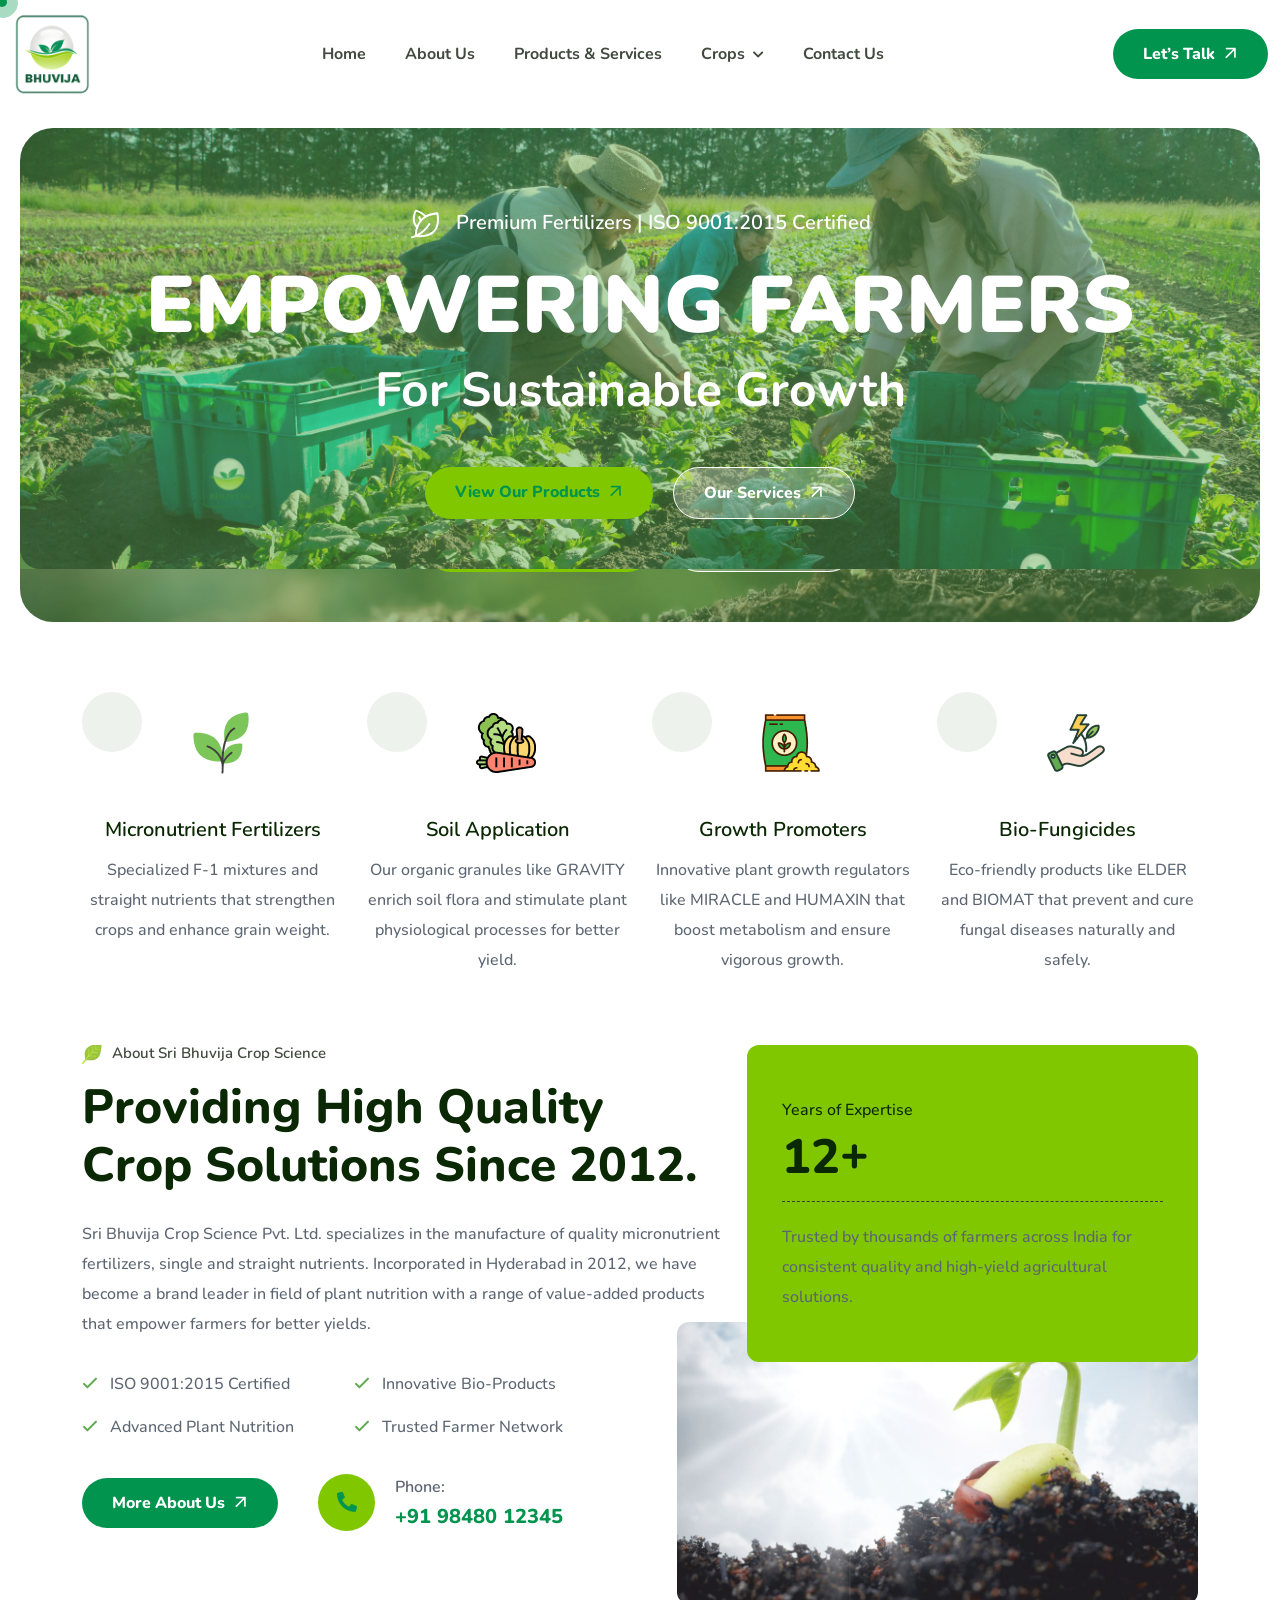
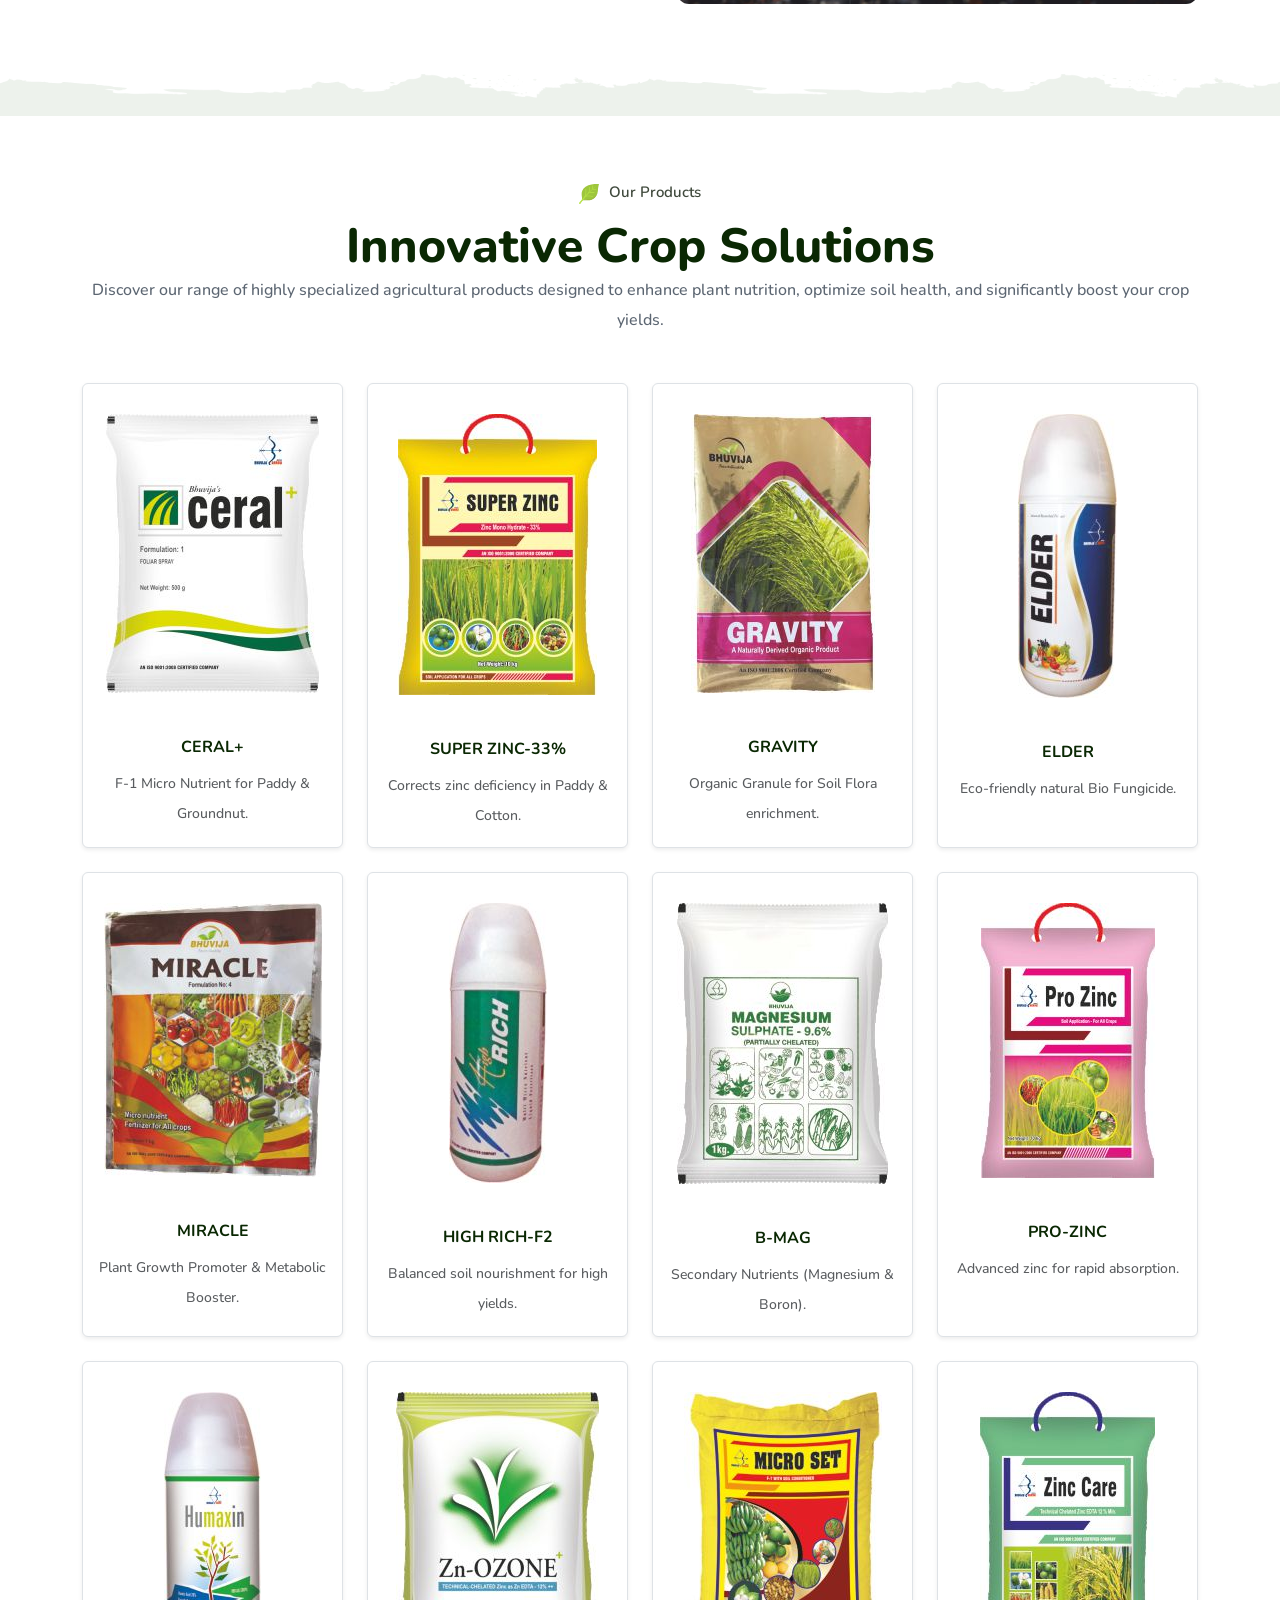
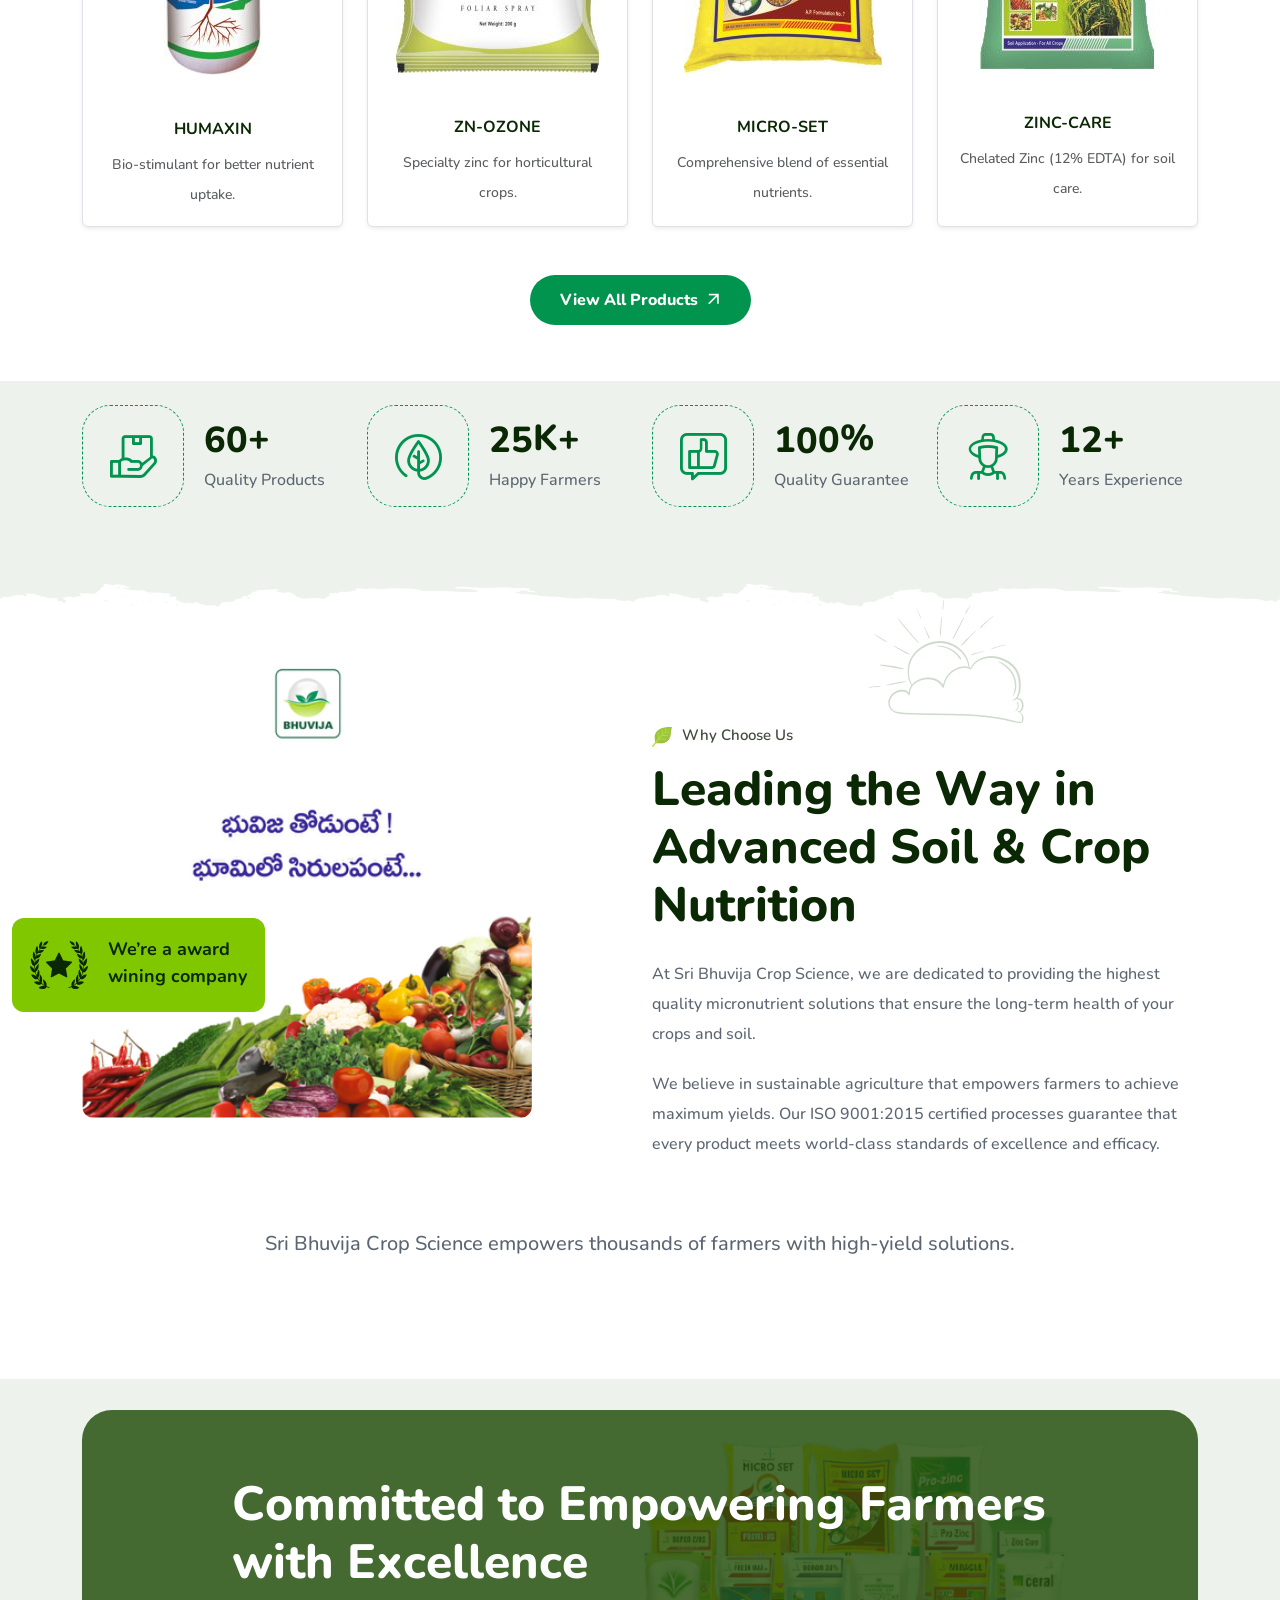
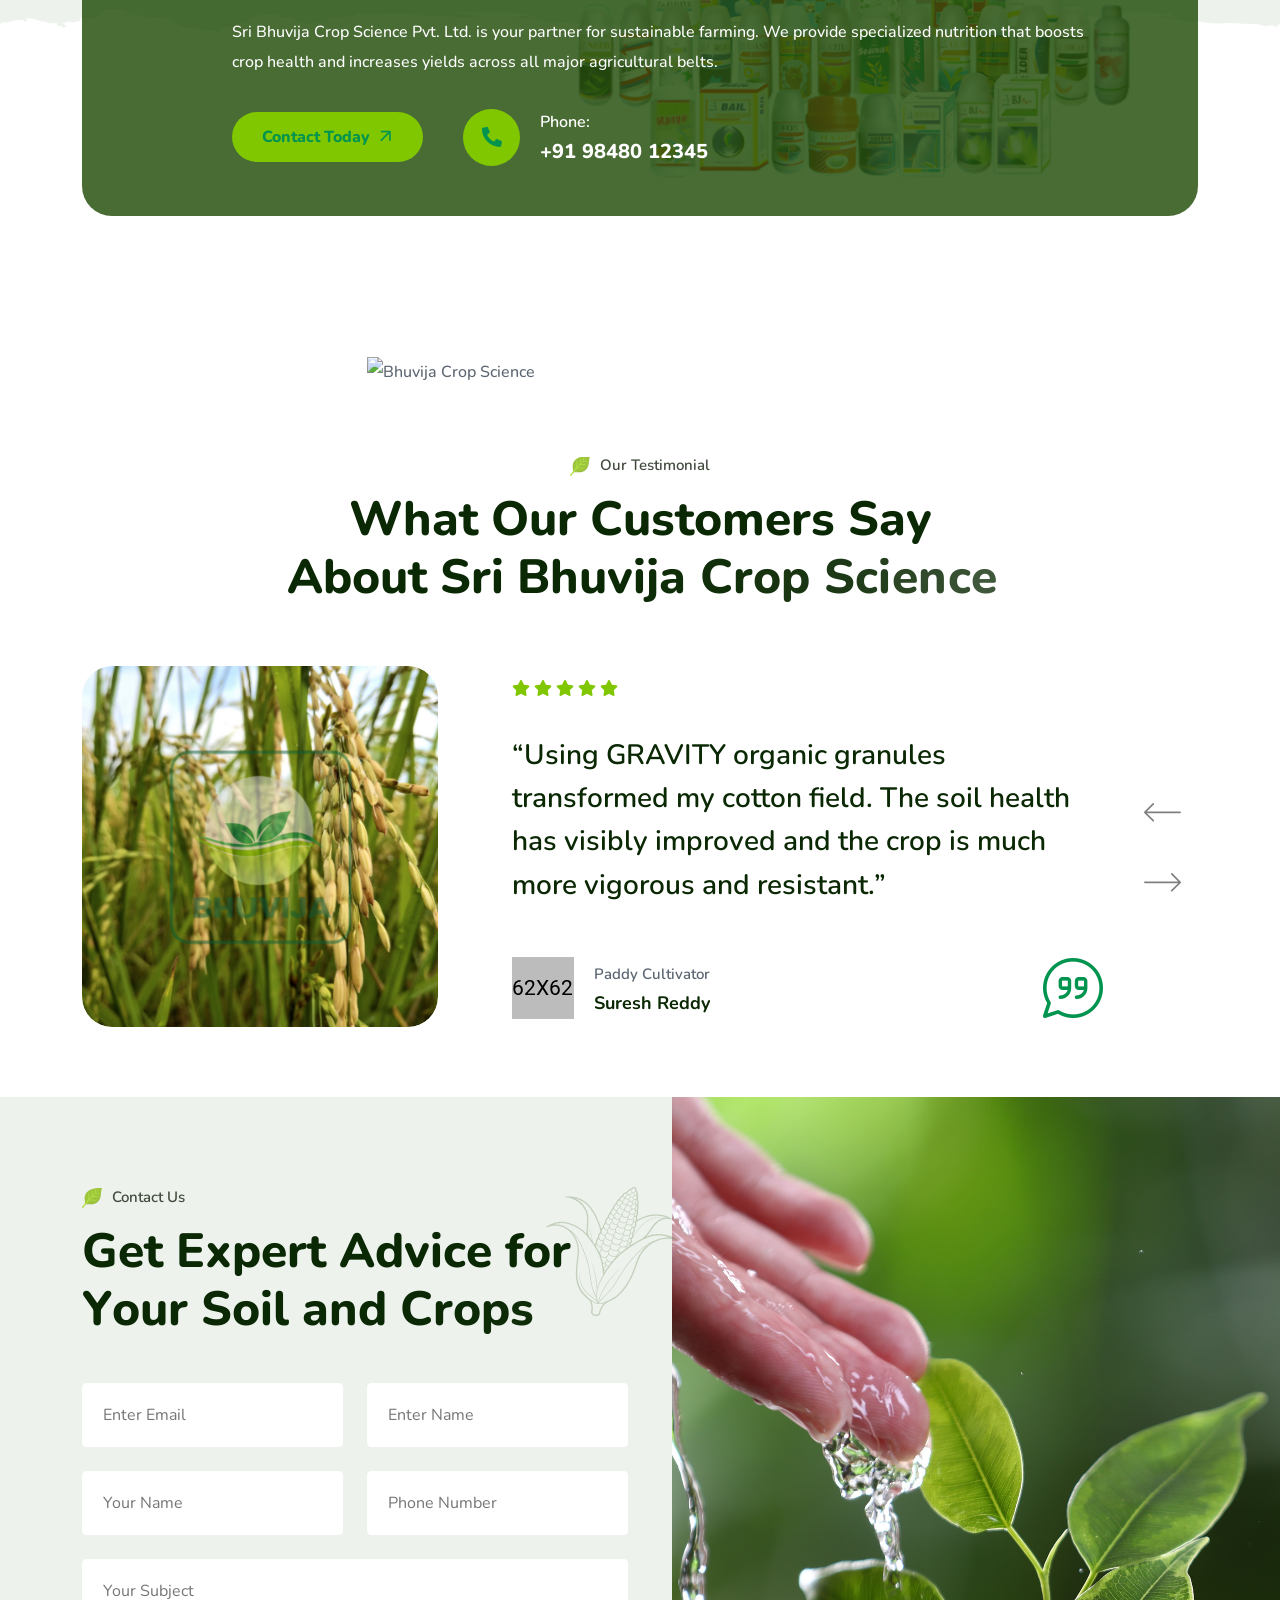
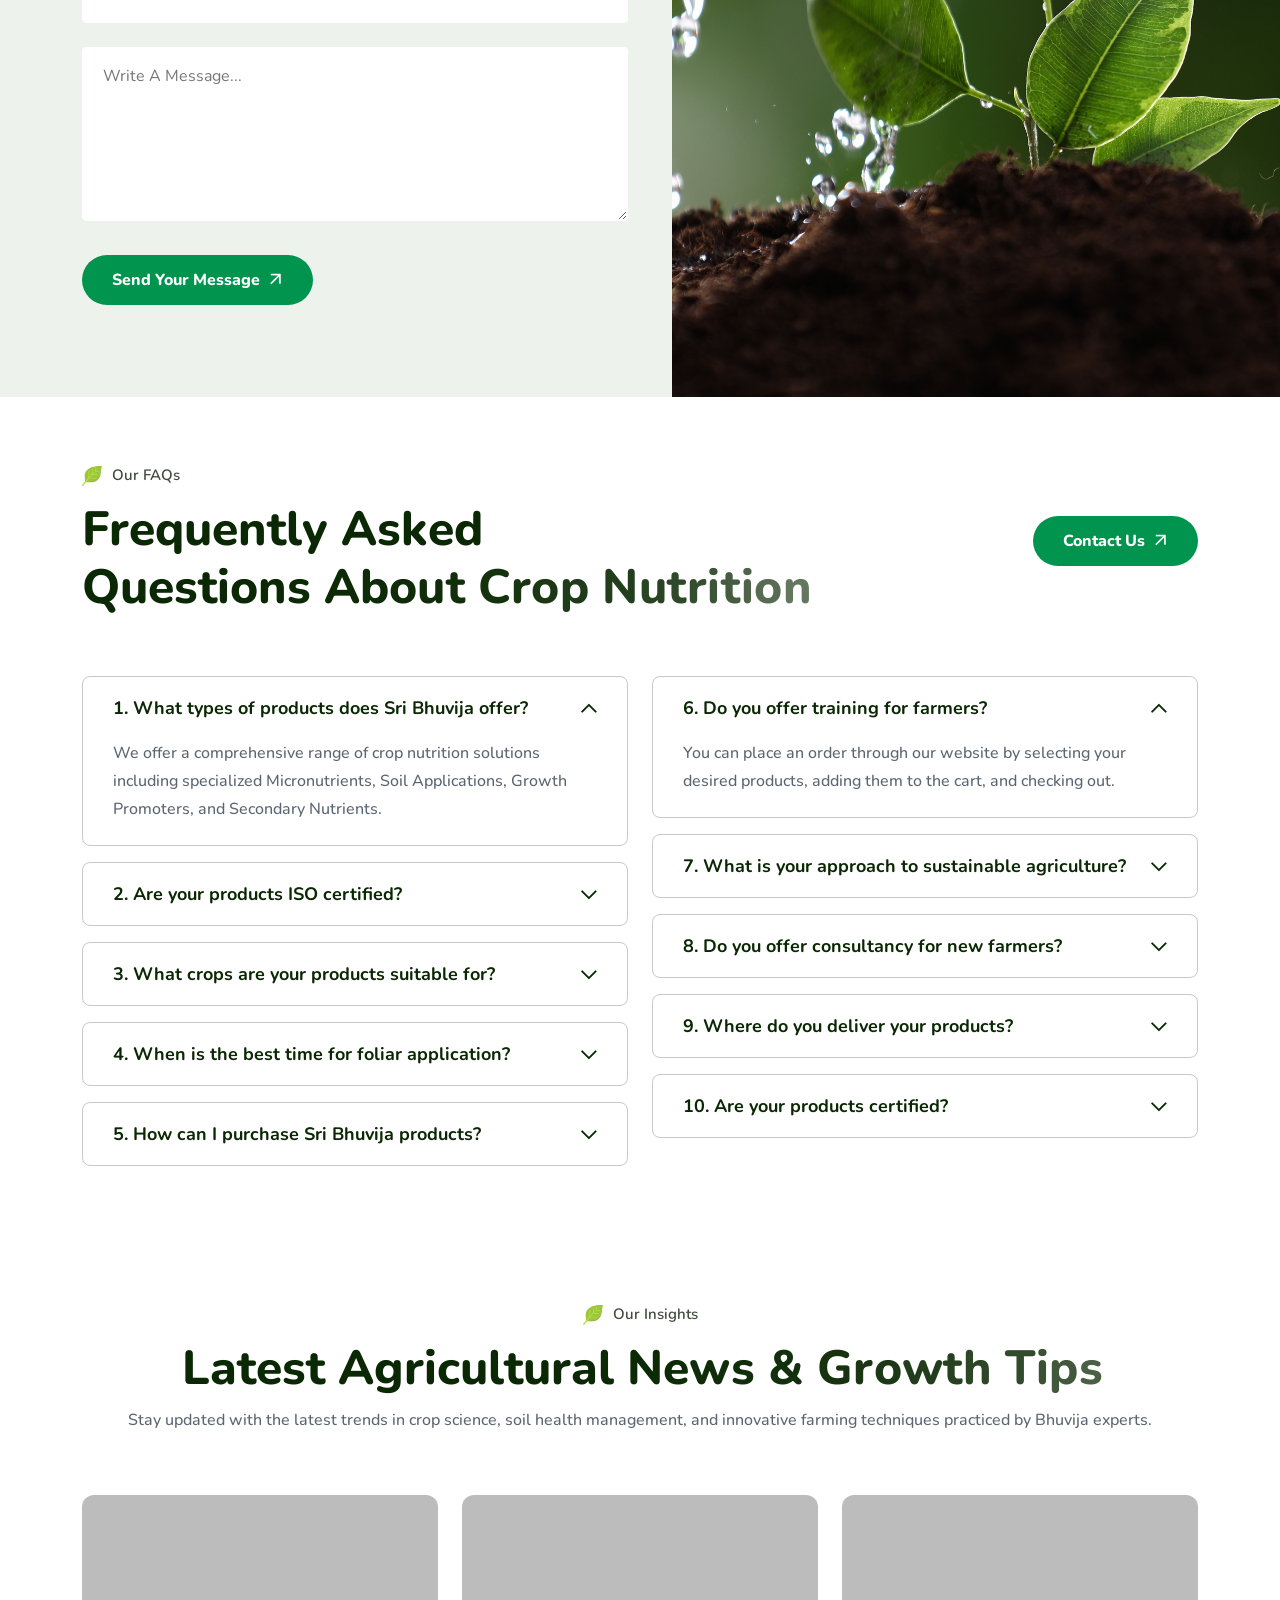
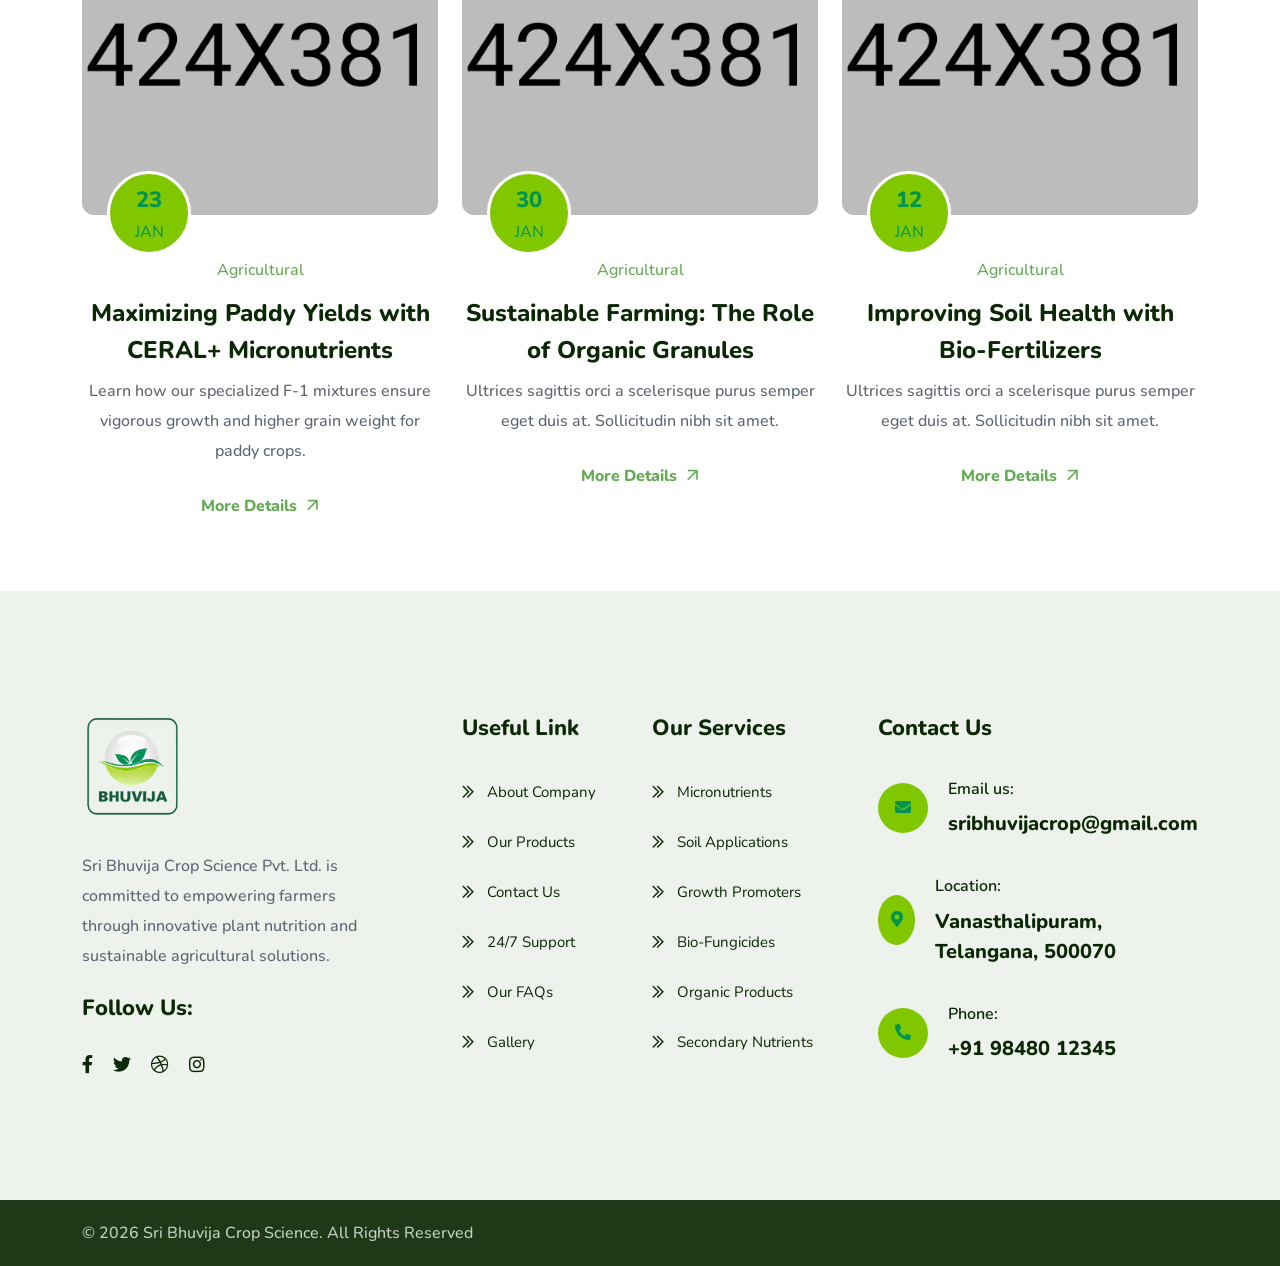
==== index.html @ 26f7c841 "first commit" ====
<!DOCTYPE html>
<html lang="en">
<!--<< Header Area >>-->

<head>
    <!-- ========== Meta Tags ========== -->
    <meta charset="UTF-8">
    <meta http-equiv="X-UA-Compatible" content="IE=edge">
    <meta name="viewport" content="width=device-width, initial-scale=1">
    <meta name="author" content="Sri Bhuvija Crop Science">
    <meta name="description"
        content="Sri Bhuvija Crop Science Pvt. Ltd. - Leading distributors of quality micronutrient fertilizers and crop protection solutions since 2012.">
    <!-- ======== Page title ============ -->
    <title>Sri Bhuvija Crop Science Pvt. Ltd. | High Yield Solutions</title>
    <!--<< Favicon >>-->
    <link rel="shortcut icon" href="assets/img/logo/favicon.png">
    <!--<< Bootstrap min.css >>-->
    <link rel="stylesheet" href="assets/css/bootstrap.min.css">
    <!--<< Font Awesome.css >>-->
    <link rel="stylesheet" href="assets/css/font-awesome.css">
    <!--<< Animate.css >>-->
    <link rel="stylesheet" href="assets/css/animate.css">
    <!--<< Magnific Popup.css >>-->
    <link rel="stylesheet" href="assets/css/magnific-popup.css">
    <!--<< MeanMenu.css >>-->
    <link rel="stylesheet" href="assets/css/meanmenu.css">
    <!--<< Odometer.css >>-->
    <link rel="stylesheet" href="assets/css/odometer.css">
    <!--<< Swiper Bundle.css >>-->
    <link rel="stylesheet" href="assets/css/swiper-bundle.min.css">
    <!--<< Nice Select.css >>-->
    <link rel="stylesheet" href="assets/css/nice-select.css">
    <!--<< Main.css >>-->
    <link rel="stylesheet" href="assets/css/main.css">
</head>

<body>

    <!-- Preloader Start -->
    <div id="preloader" class="preloader">
        <div class="animation-preloader">
            <div class="spinner">
            </div>

            <p class="text-center">Loading</p>
        </div>
        <div class="loader">
            <div class="row">
                <div class="col-3 loader-section section-left">
                    <div class="bg"></div>
                </div>
                <div class="col-3 loader-section section-left">
                    <div class="bg"></div>
                </div>
                <div class="col-3 loader-section section-right">
                    <div class="bg"></div>
                </div>
                <div class="col-3 loader-section section-right">
                    <div class="bg"></div>
                </div>
            </div>
        </div>
    </div>

    <!-- Back To Top Start -->
    <button id="back-top" class="back-to-top">
        <i class="far fa-arrow-up"></i>
    </button>

    <!-- MouseCursor Start -->
    <div class="mouseCursor cursor-outer"></div>
    <div class="mouseCursor cursor-inner"></div>

    <!-- Offcanvas Area Start -->
    <div class="fix-area">
        <div class="offcanvas__info">
            <div class="offcanvas__wrapper">
                <div class="offcanvas__content">
                    <div class="offcanvas__top mb-5 d-flex justify-content-between align-items-center">
                        <div class="offcanvas__logo">
                            <a href="index.html">
                                <img src="assets/img/logo/bhuvija.png" alt="logo-img">
                            </a>
                        </div>
                        <div class="offcanvas__close">
                            <button>
                                <i class="fas fa-times"></i>
                            </button>
                        </div>
                    </div>
                    <h3 class="offcanvas-title">Bhuvija Family</h3>
                    <p>Sri Bhuvija Crop Science Pvt. Ltd. was incorporated in Hyderabad in 2012, specializing in quality
                        micronutrient fertilizers and plant nutrition products.</p>
                    <div class="mobile-menu fix mt-15"></div>
                    <div class="social-icon d-flex align-items-center">
                        <a href="javascript:void(0)"><i class="fab fa-facebook-f"></i></a>
                        <a href="javascript:void(0)"><i class="fab fa-twitter"></i></a>
                        <a href="javascript:void(0)"><i class="fab fa-youtube"></i></a>
                        <a href="javascript:void(0)"><i class="fab fa-linkedin-in"></i></a>
                    </div>

                    <div class="offcanvas__contact">
                        <h3>Contact Us</h3>
                        <ul class="contact-list">
                            <li>
                                <div class="icon">
                                    <i class="far fa-phone-alt"></i>
                                </div>
                                <div class="content">
                                    <p>Call Us</p>
                                    <h4><a href="tel:+919848012345">+91 98480 12345</a></h4>
                                </div>
                            </li>
                            <li>
                                <div class="icon">
                                    <i class="fal fa-envelope"></i>
                                </div>
                                <div class="content">
                                    <p>Send Email</p>
                                    <h4><a href="mailto:sribhuvijacrop@gmail.com">sribhuvijacrop@gmail.com</a></h4>
                                </div>
                            </li>
                            <li>
                                <div class="icon">
                                    <i class="fal fa-map-marker-alt"></i>
                                </div>
                                <div class="content">
                                    <p>Location</p>
                                    <h4>
                                        H. No. 89, Subhodaya Colony, Auto Nagar, <br> Vanasthalipuram, Telangana, 500070
                                    </h4>
                                </div>
                            </li>
                        </ul>
                    </div>
                    <a href="contact.html" class="theme-btn">
                        Let’s Talk
                        <i class="far fa-arrow-right"></i>
                    </a>
                </div>
            </div>
        </div>
    </div>
    <div class="offcanvas__overlay"></div>



    <!-- Header Section Start -->
    <header id="header-sticky" class="header-1">
        <div class="container">
            <div class="mega-menu-wrapper">
                <div class="header-main">
                    <a href="index.html" class="header-logo">
                        <img src="assets/img/logo/bhuvija.png" alt="img">
                    </a>
                    <div class="mean__menu-wrapper">
                        <div class="main-menu">
                            <nav id="mobile-menu">
                                <ul>
                                    <li class="menu-thumb">
                                        <a href="javascript:void(0)">
                                            Home
                                        </a>

                                    </li>
                                    <li class="active d-xl-none">
                                        <a href="index.html" class="border-none">
                                            Home
                                        </a>
                                    </li>
                                    <li>
                                        <a href="about.html">
                                            About Us
                                        </a>
                                    </li>
                                    <li>
                                        <a href="products.html">
                                            Products & Services
                                        </a>
                                    </li>
                                    <li class="has-dropdown">
                                        <a href="javascript:void(0)">
                                            Crops
                                            <i class="fas fa-chevron-down"></i>
                                        </a>
                                        <ul class="submenu">
                                            <li><a href="products.html">Chilli Crop</a></li>
                                            <li><a href="products.html">Grapes</a></li>
                                            <li><a href="products.html">Paddy Crop</a></li>
                                            <li><a href="products.html">Tomato Crop</a></li>
                                            <li><a href="products.html">Watermelon</a></li>
                                            <li><a href="products.html">Citrus Crop</a></li>
                                            <li><a href="products.html">Cashew Nut</a></li>
                                            <li><a href="products.html">Pomegranate</a></li>
                                            <li><a href="products.html">Wheat</a></li>
                                            <li><a href="products.html">Mango</a></li>
                                            <li><a href="products.html">Groundnut</a></li>
                                            <li><a href="products.html">Potato</a></li>
                                            <li><a href="products.html">Cotton</a></li>
                                            <li><a href="products.html">Onion</a></li>
                                            <li><a href="products.html">Sugarcane</a></li>
                                            <li><a href="products.html">Maize</a></li>
                                            <li><a href="products.html">Black Gram</a></li>
                                        </ul>
                                    </li>
                                    <li>
                                        <a href="contact.html">
                                            Contact Us
                                        </a>
                                    </li>
                                </ul>
                            </nav>
                        </div>
                    </div>
                    <div class="header-right d-flex justify-content-end align-items-center">
                        <a href="contact.html" class="theme-btn">
                            Let’s Talk
                            <i class="far fa-arrow-right"></i>
                        </a>
                        <div class="header__hamburger my-auto d-lg-none">
                            <div class="sidebar__toggle">
                                <div class="header-bar">
                                    <span></span>
                                    <span></span>
                                    <span></span>
                                </div>
                            </div>
                        </div>
                    </div>
                </div>
            </div>
        </div>
    </header>

    <!-- Hero Section Start -->
    <section class="hero-section hero-1 fix">

        <div class="array-button">
            <button class="array-prev">
                <svg width="55" height="28" viewBox="0 0 55 28" fill="none" xmlns="http://www.w3.org/2000/svg">
                    <path
                        d="M0.363503 12.9368L12.8632 0.436946C13.3122 -0.087371 14.1013 -0.148493 14.6257 0.30063C15.15 0.749646 15.2111 1.53875 14.762 2.06307C14.7201 2.11195 14.6745 2.1576 14.6257 2.19939L4.26339 12.5742H53.7501C54.4403 12.5742 55 13.1339 55 13.8243C55 14.5147 54.4403 15.0742 53.7501 15.0742H4.26339L14.6257 25.4365C15.15 25.8855 15.2111 26.6746 14.762 27.1989C14.3129 27.7232 13.5238 27.7844 12.9995 27.3352C12.9507 27.2933 12.905 27.2478 12.8632 27.1989L0.363396 14.6991C-0.121178 14.2117 -0.121174 13.4243 0.363503 12.9368Z"
                        fill="white" />
                </svg>
            </button>
            <button class="array-next">
                <svg width="55" height="28" viewBox="0 0 55 28" fill="none" xmlns="http://www.w3.org/2000/svg">
                    <path
                        d="M54.6365 12.9368L42.1368 0.436946C41.6878 -0.087371 40.8987 -0.148493 40.3743 0.30063C39.85 0.749646 39.7889 1.53875 40.238 2.06307C40.2799 2.11195 40.3255 2.1576 40.3743 2.19939L50.7366 12.5742H1.24994C0.559658 12.5742 0 13.1339 0 13.8243C0 14.5147 0.559658 15.0742 1.24994 15.0742H50.7366L40.3743 25.4365C39.85 25.8855 39.7889 26.6746 40.238 27.1989C40.6871 27.7232 41.4762 27.7844 42.0005 27.3352C42.0493 27.2933 42.095 27.2478 42.1368 27.1989L54.6366 14.6991C55.1212 14.2117 55.1212 13.4243 54.6365 12.9368Z"
                        fill="white" />
                </svg>
            </button>
        </div>
        <div class="swiper banner-active">
            <div class="swiper-wrapper">
                <div class="swiper-slide">
                    <div class="hero-height">
                        <div class="hero-bg bg-cover" style="background-image: url('assets/img/hero/hero-img1.png');">
                        </div>
                        <div class="bg-layer"></div>
                        <div class="container">
                            <div class="row">
                                <div class="col-lg-12">
                                    <div class="hero-content">
                                        <span>
                                            <img src="assets/img/home-1/hero/hero-title.svg" alt="img">
                                            Serving Since 2012 | ISO 9001:2015 Certified
                                        </span>
                                        <h1>Bhuvija Field...</h1>
                                        <h2>High Yield....</h2>
                                    </div>
                                    <div class="hero-button">
                                        <a href="products.html" class="theme-btn">
                                            View Our Products
                                            <i class="far fa-arrow-right"></i>
                                        </a>
                                        <a href="#" class="theme-btn style-2">
                                            Our Services
                                            <i class="far fa-arrow-right"></i>
                                        </a>
                                    </div>
                                </div>
                            </div>
                        </div>
                    </div>
                </div>
                <div class="swiper-slide">
                    <div class="hero-height">
                        <div class="hero-bg bg-cover" style="background-image: url('assets/img/hero/hero-img.png');">
                        </div>
                        <div class="bg-layer"></div>
                        <div class="container">
                            <div class="row">
                                <div class="col-lg-12">
                                    <div class="hero-content">
                                        <span>
                                            <img src="assets/img/home-1/hero/hero-title.svg" alt="img">
                                            Premium Fertilizers | ISO 9001:2015 Certified
                                        </span>
                                        <h1 style="font-size: 5rem; margin-bottom: 10px;">Empowering Farmers</h1>
                                        <h2 style="font-size: 3rem; color: #fff; font-weight: bold;">For Sustainable
                                            Growth</h2>
                                    </div>
                                    <div class="hero-button">
                                        <a href="products.html" class="theme-btn">
                                            View Our Products
                                            <i class="far fa-arrow-right"></i>
                                        </a>
                                        <a href="#" class="theme-btn style-2">
                                            Our Services
                                            <i class="far fa-arrow-right"></i>
                                        </a>
                                    </div>
                                </div>
                            </div>
                        </div>
                    </div>
                </div>
            </div>
        </div>
    </section>

    <!-- Feature Section Start -->
    <section class="feature-section section-padding fix">
        <div class="container">
            <div class="row g-4">
                <div class="col-xl-3 col-lg-4 col-md-6 col-sm-6 wow fadeInUp" data-wow-delay=".2s">
                    <div class="feature-box-items text-center">
                        <div class="feature-icon">
                            <img src="assets/img/home-1/feature/feature-01.png" alt="img">
                        </div>
                        <div class="feature-content">
                            <h3>Micronutrient Fertilizers</h3>
                            <p>Specialized F-1 mixtures and straight nutrients that strengthen crops and enhance grain
                                weight.</p>
                        </div>
                    </div>
                </div>
                <div class="col-xl-3 col-lg-4 col-md-6 col-sm-6 wow fadeInUp" data-wow-delay=".4s">
                    <div class="feature-box-items text-center">
                        <div class="feature-icon">
                            <img src="assets/img/home-1/feature/feature-02.png" alt="img">
                        </div>
                        <div class="feature-content">
                            <h3>Soil Application</h3>
                            <p>Our organic granules like GRAVITY enrich soil flora and stimulate plant physiological
                                processes for better yield.</p>
                        </div>
                    </div>
                </div>
                <div class="col-xl-3 col-lg-4 col-md-6 col-sm-6 wow fadeInUp" data-wow-delay=".6s">
                    <div class="feature-box-items text-center">
                        <div class="feature-icon">
                            <img src="assets/img/home-1/feature/feature-03.png" alt="img">
                        </div>
                        <div class="feature-content">
                            <h3>Growth Promoters</h3>
                            <p>Innovative plant growth regulators like MIRACLE and HUMAXIN that boost metabolism and
                                ensure vigorous growth.</p>
                        </div>
                    </div>
                </div>
                <div class="col-xl-3 col-lg-4 col-md-6 col-sm-6 wow fadeInUp" data-wow-delay=".8s">
                    <div class="feature-box-items text-center">
                        <div class="feature-icon">
                            <img src="assets/img/home-1/feature/feature-04.png" alt="img">
                        </div>
                        <div class="feature-content">
                            <h3>Bio-Fungicides</h3>
                            <p>Eco-friendly products like ELDER and BIOMAT that prevent and cure fungal diseases
                                naturally and safely.</p>
                        </div>
                    </div>
                </div>
            </div>
        </div>
    </section>

    <!-- About Section Start -->
    <section class="about-section section-padding fix pt-0">
        <div class="container">
            <div class="about-wrapper">
                <div class="row g-4">
                    <div class="col-lg-7">
                        <div class="about-left-content">
                            <div class="section-title mb-0">
                                <span class="wow fadeInUp"><img src="assets/img/sub-title.svg" alt="img">About Sri
                                    Bhuvija Crop Science</span>
                                <h2 class="text-anim">Providing High Quality Crop Solutions Since 2012.</h2>
                            </div>
                            <p class="about-text wow fadeInUp" data-wow-delay=".2s">
                                Sri Bhuvija Crop Science Pvt. Ltd. specializes in the manufacture of quality
                                micronutrient fertilizers, single and straight nutrients. Incorporated in Hyderabad in
                                2012, we have become a brand leader in field of plant nutrition with a range of
                                value-added products that empower farmers for better yields.
                            </p>
                            <div class="list-items wow fadeInUp" data-wow-delay=".4s">
                                <ul>
                                    <li>
                                        <i class="far fa-check"></i>
                                        ISO 9001:2015 Certified
                                    </li>
                                    <li>
                                        <i class="far fa-check"></i>
                                        Advanced Plant Nutrition
                                    </li>
                                </ul>
                                <ul>
                                    <li>
                                        <i class="far fa-check"></i>
                                        Innovative Bio-Products
                                    </li>
                                    <li>
                                        <i class="far fa-check"></i>
                                        Trusted Farmer Network
                                    </li>
                                </ul>
                            </div>
                            <div class="about-bottom-area">
                                <a href="about.html" class="theme-btn wow fadeInUp" data-wow-delay=".6s">
                                    More About Us <i class="far fa-arrow-right"></i>
                                </a>
                                <div class="phone-box-items wow fadeInUp" data-wow-delay=".8s">
                                    <div class="icon">
                                        <i class="fas fa-phone-alt"></i>
                                    </div>
                                    <div class="content">
                                        <p>Phone:</p>
                                        <a href="tel:+919848012345">+91 98480 12345</a>
                                    </div>
                                </div>
                            </div>
                        </div>
                    </div>
                    <div class="col-lg-5">
                        <div class="about-right-items">
                            <div class="about-top-box wow fadeInUp" data-wow-delay=".3s">
                                <p>Years of Expertise</p>
                                <h2><span class="odometer" data-count="12">00</span>+</h2>
                                <p class="text">
                                    Trusted by thousands of farmers across India for consistent quality and high-yield
                                    agricultural solutions.
                                </p>
                            </div>
                            <div class="about-image wow fadeInUp" data-wow-delay=".5s">
                                <img src="assets/img/bhuvija/img34.jpg" alt="img">
                            </div>
                        </div>
                    </div>
                </div>
            </div>
        </div>
    </section>

    <!-- Product Section Start -->
    <section class="product-section service-section section-padding">
        <div class="top-shape">
            <img src="assets/img/home-1/service/top-shape.png" alt="img">
        </div>
        <div class="service-left-shape d-none d-xxl-block float-bob-y">
            <img src="assets/img/home-1/service/left-shape.png" alt="img">
        </div>
        <div class="service-right-shape d-none d-xxl-block float-bob-x">
            <img src="assets/img/home-1/service/right-shape.png" alt="img">
        </div>
        <div class="container">
            <div class="section-title text-center">
                <span class="wow fadeInUp"><img src="assets/img/sub-title.svg" alt="img">Our Products</span>
                <h2 class="text-anim">Innovative Crop Solutions</h2>
                <p class="wow fadeInUp" data-wow-delay=".2s">
                    Discover our range of highly specialized agricultural products designed to enhance plant nutrition,
                    optimize soil health, and significantly boost your crop yields.
                </p>
            </div>
            <div class="product-grid-wrapper mt-5">
                <div class="row g-4">
                    <!-- Product 1: CERAL+ -->
                    <div class="col-xl-3 col-lg-4 col-md-6 wow fadeInUp" data-wow-delay=".2s">
                        <div class="shop-box-items style-inner mt-0 h-100 shadow-sm border rounded">
                            <div class="shop-image">
                                <img src="assets/img/bhuvija/ceral.jpg" alt="CERAL+" class="img-fluid rounded-top">

                            </div>
                            <div class="content p-3 text-center">

                                <h5 class="mb-2"><a href="shop-details.html?product=ceral">CERAL+</a></h5>
                                <p class="small text-muted mb-0">F-1 Micro Nutrient for Paddy & Groundnut.</p>
                            </div>
                        </div>
                    </div>

                    <!-- Product 2: SUPER ZINC-33% -->
                    <div class="col-xl-3 col-lg-4 col-md-6 wow fadeInUp" data-wow-delay=".3s">
                        <div class="shop-box-items style-inner mt-0 h-100 shadow-sm border rounded">
                            <div class="shop-image">
                                <img src="assets/img/bhuvija/super-zinc.jpg" alt="SUPER ZINC"
                                    class="img-fluid rounded-top">

                            </div>
                            <div class="content p-3 text-center">

                                <h5 class="mb-2"><a href="shop-details.html?product=superzinc">SUPER ZINC-33%</a></h5>
                                <p class="small text-muted mb-0">Corrects zinc deficiency in Paddy & Cotton.</p>
                            </div>
                        </div>
                    </div>

                    <!-- Product 3: GRAVITY -->
                    <div class="col-xl-3 col-lg-4 col-md-6 wow fadeInUp" data-wow-delay=".4s">
                        <div class="shop-box-items style-inner mt-0 h-100 shadow-sm border rounded">
                            <div class="shop-image">
                                <img src="assets/img/bhuvija/gravity.jpg" alt="GRAVITY" class="img-fluid rounded-top">

                            </div>
                            <div class="content p-3 text-center">

                                <h5 class="mb-2"><a href="shop-details.html?product=gravity">GRAVITY</a></h5>
                                <p class="small text-muted mb-0">Organic Granule for Soil Flora enrichment.</p>
                            </div>
                        </div>
                    </div>

                    <!-- Product 4: ELDER -->
                    <div class="col-xl-3 col-lg-4 col-md-6 wow fadeInUp" data-wow-delay=".5s">
                        <div class="shop-box-items style-inner mt-0 h-100 shadow-sm border rounded">
                            <div class="shop-image">
                                <img src="assets/img/bhuvija/elder.jpg" alt="ELDER" class="img-fluid rounded-top">

                            </div>
                            <div class="content p-3 text-center">

                                <h5 class="mb-2"><a href="shop-details.html?product=elder">ELDER</a></h5>
                                <p class="small text-muted mb-0">Eco-friendly natural Bio Fungicide.</p>
                            </div>
                        </div>
                    </div>

                    <!-- Product 5: MIRACLE -->
                    <div class="col-xl-3 col-lg-4 col-md-6 wow fadeInUp" data-wow-delay=".2s">
                        <div class="shop-box-items style-inner mt-0 h-100 shadow-sm border rounded">
                            <div class="shop-image">
                                <img src="assets/img/bhuvija/miracle.jpg" alt="MIRACLE" class="img-fluid rounded-top">

                            </div>
                            <div class="content p-3 text-center">

                                <h5 class="mb-2"><a href="shop-details.html?product=miracle">MIRACLE</a></h5>
                                <p class="small text-muted mb-0">Plant Growth Promoter & Metabolic Booster.</p>
                            </div>
                        </div>
                    </div>

                    <!-- Product 6: HIGH RICH -->
                    <div class="col-xl-3 col-lg-4 col-md-6 wow fadeInUp" data-wow-delay=".3s">
                        <div class="shop-box-items style-inner mt-0 h-100 shadow-sm border rounded">
                            <div class="shop-image">
                                <img src="assets/img/bhuvija/high-rich.jpg" alt="HIGH RICH"
                                    class="img-fluid rounded-top">

                            </div>
                            <div class="content p-3 text-center">

                                <h5 class="mb-2"><a href="shop-details.html?product=highrich">HIGH RICH-F2</a></h5>
                                <p class="small text-muted mb-0">Balanced soil nourishment for high yields.</p>
                            </div>
                        </div>
                    </div>

                    <!-- Product 7: B-MAG -->
                    <div class="col-xl-3 col-lg-4 col-md-6 wow fadeInUp" data-wow-delay=".4s">
                        <div class="shop-box-items style-inner mt-0 h-100 shadow-sm border rounded">
                            <div class="shop-image">
                                <img src="assets/img/bhuvija/b-mag.jpg" alt="B-MAG" class="img-fluid rounded-top">

                            </div>
                            <div class="content p-3 text-center">

                                <h5 class="mb-2"><a href="shop-details.html?product=bmag">B-MAG</a></h5>
                                <p class="small text-muted mb-0">Secondary Nutrients (Magnesium & Boron).</p>
                            </div>
                        </div>
                    </div>

                    <!-- Product 8: PRO-ZINC -->
                    <div class="col-xl-3 col-lg-4 col-md-6 wow fadeInUp" data-wow-delay=".5s">
                        <div class="shop-box-items style-inner mt-0 h-100 shadow-sm border rounded">
                            <div class="shop-image">
                                <img src="assets/img/bhuvija/pro-zinc.jpg" alt="PRO-ZINC" class="img-fluid rounded-top">

                            </div>
                            <div class="content p-3 text-center">

                                <h5 class="mb-2"><a href="shop-details.html?product=prozinc">PRO-ZINC</a></h5>
                                <p class="small text-muted mb-0">Advanced zinc for rapid absorption.</p>
                            </div>
                        </div>
                    </div>

                    <!-- Product 9: HUMAXIN -->
                    <div class="col-xl-3 col-lg-4 col-md-6 wow fadeInUp" data-wow-delay=".2s">
                        <div class="shop-box-items style-inner mt-0 h-100 shadow-sm border rounded">
                            <div class="shop-image">
                                <img src="assets/img/bhuvija/humaxin.jpg" alt="HUMAXIN" class="img-fluid rounded-top">

                            </div>
                            <div class="content p-3 text-center">

                                <h5 class="mb-2"><a href="shop-details.html?product=humaxin">HUMAXIN</a></h5>
                                <p class="small text-muted mb-0">Bio-stimulant for better nutrient uptake.</p>
                            </div>
                        </div>
                    </div>

                    <!-- Product 10: ZN-OZONE -->
                    <div class="col-xl-3 col-lg-4 col-md-6 wow fadeInUp" data-wow-delay=".3s">
                        <div class="shop-box-items style-inner mt-0 h-100 shadow-sm border rounded">
                            <div class="shop-image">
                                <img src="assets/img/bhuvija/zn-ozone.jpg" alt="ZN-OZONE" class="img-fluid rounded-top">

                            </div>
                            <div class="content p-3 text-center">

                                <h5 class="mb-2"><a href="shop-details.html?product=zn-ozone">ZN-OZONE</a></h5>
                                <p class="small text-muted mb-0">Specialty zinc for horticultural crops.</p>
                            </div>
                        </div>
                    </div>

                    <!-- Product 11: MICRO-SET -->
                    <div class="col-xl-3 col-lg-4 col-md-6 wow fadeInUp" data-wow-delay=".4s">
                        <div class="shop-box-items style-inner mt-0 h-100 shadow-sm border rounded">
                            <div class="shop-image">
                                <img src="assets/img/bhuvija/micro-set.jpg" alt="MICRO-SET"
                                    class="img-fluid rounded-top">

                            </div>
                            <div class="content p-3 text-center">

                                <h5 class="mb-2"><a href="shop-details.html?product=microset">MICRO-SET</a></h5>
                                <p class="small text-muted mb-0">Comprehensive blend of essential nutrients.</p>
                            </div>
                        </div>
                    </div>

                    <!-- Product 12: ZINC-CARE -->
                    <div class="col-xl-3 col-lg-4 col-md-6 wow fadeInUp" data-wow-delay=".5s">
                        <div class="shop-box-items style-inner mt-0 h-100 shadow-sm border rounded">
                            <div class="shop-image">
                                <img src="assets/img/bhuvija/zinc-care.jpg" alt="ZINC-CARE"
                                    class="img-fluid rounded-top">

                            </div>
                            <div class="content p-3 text-center">

                                <h5 class="mb-2"><a href="shop-details.html?product=zinccare">ZINC-CARE</a></h5>
                                <p class="small text-muted mb-0">Chelated Zinc (12% EDTA) for soil care.</p>
                            </div>
                        </div>
                    </div>
                </div>
                <div class="text-center mt-5">
                    <a href="products.html" class="theme-btn wow fadeInUp" data-wow-delay=".6s">
                        View All Products <i class="far fa-arrow-right"></i>
                    </a>
                </div>
            </div>
        </div>
    </section>

    <!-- Counter Section Start -->
    <section class="counter-section section-padding section-bg pt-0">
        <div class="bottom-shape">
            <img src="assets/img/home-1/service/bottom-shape.png" alt="img">
        </div>
        <div class="container">
            <div class="row g-4">
                <div class="col-xl-3 col-lg-4 col-md-6 col-sm-6 wow fadeInUp" data-wow-delay=".2s">
                    <div class="counter-box-items-area">
                        <div class="icon">
                            <i class="flaticon-delivery"></i>
                        </div>
                        <div class="content">
                            <h2><span class="odometer" data-count="60">00</span>+</h2>
                            <p>Quality Products</p>
                        </div>
                    </div>
                </div>
                <div class="col-xl-3 col-lg-4 col-md-6 col-sm-6 wow fadeInUp" data-wow-delay=".4s">
                    <div class="counter-box-items-area">
                        <div class="icon">
                            <i class="flaticon-leaf"></i>
                        </div>
                        <div class="content">
                            <h2><span class="odometer" data-count="25">00</span>K+</h2>
                            <p>Happy Farmers</p>
                        </div>
                    </div>
                </div>
                <div class="col-xl-3 col-lg-4 col-md-6 col-sm-6 wow fadeInUp" data-wow-delay=".6s">
                    <div class="counter-box-items-area">
                        <div class="icon">
                            <i class="flaticon-like"></i>
                        </div>
                        <div class="content">
                            <h2><span class="odometer" data-count="100">00</span>%</h2>
                            <p>Quality Guarantee</p>
                        </div>
                    </div>
                </div>
                <div class="col-xl-3 col-lg-4 col-md-6 col-sm-6 wow fadeInUp" data-wow-delay=".8s">
                    <div class="counter-box-items-area">
                        <div class="icon">
                            <i class="flaticon-farmer"></i>
                        </div>
                        <div class="content">
                            <h2><span class="odometer" data-count="12">00</span>+</h2>
                            <p>Years Experience</p>
                        </div>
                    </div>
                </div>
            </div>
        </div>
    </section>

    <!-- Choose Us Section Start -->
    <section class="choose-us-section section-padding pt-0">
        <div class="shape-1 float-bob-x">
            <img src="assets/img/home-1/choose/shape-1.png" alt="img">
        </div>
        <div class="container">
            <div class="choose-us-wrapper">
                <div class="row align-items-center g-4">
                    <div class="col-lg-6 wow fadeInUp" data-wow-delay=".3s">
                        <div class="choose-left-image-items">
                            <img src="assets/img/about-us.png" alt="img">
                            <div class="ratting-box">
                                <div class="ratting-image">
                                    <img src="assets/img/home-1/choose/ratting-icon.png" alt="img">
                                </div>
                                <h4>We’re a award <br> wining company</h4>
                            </div>
                        </div>
                    </div>
                    <div class="col-lg-6">
                        <div class="choose-content-items">
                            <div class="section-title mb-0">
                                <span class="wow fadeInUp"><img src="assets/img/sub-title.svg" alt="img">Why Choose
                                    Us</span>
                                <h2 class="text-anim">Leading the Way in Advanced Soil & Crop Nutrition</h2>
                            </div>
                            <p class="choose-text wow fadeInUp" data-wow-delay=".2s">
                                At Sri Bhuvija Crop Science, we are dedicated to providing the highest quality
                                micronutrient solutions that ensure the long-term health of your crops and soil.
                            </p>
                            <p class="wow fadeInUp" data-wow-delay=".4s">
                                We believe in sustainable agriculture that empowers farmers to achieve maximum yields.
                                Our ISO 9001:2015 certified processes guarantee that every product meets world-class
                                standards of excellence and efficacy.
                            </p>

                        </div>
                    </div>
                </div>
            </div>
    </section>

    <div class="brand-section section-padding pt-0">
        <div class="container">
            <div class="top-text text-center wow fadeInUp">
                <p>Sri Bhuvija Crop Science empowers thousands of farmers with high-yield solutions.</p>
            </div>
        </div>
    </div>



    <!-- Cta Section Start -->
    <section class="cta-section section-padding pt-0">
        <div class="bottom-shape d-none d-lg-block">
            <img src="assets/img/home-1/service/bottom-shape.png" alt="img">
        </div>
        <div class="container">
            <div class="cta-wrapper bg-cover" style="background-image: url('assets/img/bg/committed.png');">
                <div class="row align-items-center g-4 py-5">
                    <div class="col-lg-12 wow fadeInUp" data-wow-delay=".3s">
                        <div class="cta-content">
                            <div class="section-title mb-0">
                                <!-- <span class="text-white"><img src="assets/img/sub-title.svg" alt="img">Why Choose
                                    Us</span> -->
                                <h2 class="text-white text-anim">Committed to Empowering Farmers with Excellence</h2>
                            </div>
                            <p class="cta-text">
                                Sri Bhuvija Crop Science Pvt. Ltd. is your partner for sustainable farming. We provide
                                specialized nutrition that boosts crop health and increases yields across all major
                                agricultural belts.
                            </p>
                            <div class="cta-bottom-area">
                                <a href="contact.html" class="theme-btn">
                                    Contact Today <i class="far fa-arrow-right"></i>
                                </a>
                                <div class="phone-box-items">
                                    <div class="icon">
                                        <i class="fas fa-phone-alt"></i>
                                    </div>
                                    <div class="content">
                                        <p>Phone:</p>
                                        <a href="tel:+919848012345">+91 98480 12345</a>
                                    </div>
                                </div>
                            </div>
                        </div>
                    </div>

                </div>
            </div>
        </div>
    </section>



    <section class="section-padding">
        <div class="container">
            <div class="row align-items-center justify-content-center">
                <div class="col-lg-6">
                    <img src="assets/img/leaf-img.png" class="w-100" alt="Bhuvija Crop Science">
                </div>
            </div>
        </div>
    </section>

    <!-- Testimonial Section Start -->
    <section class="testimonial-section section-padding fix pt-0">
        <div class="container">
            <div class="section-title text-center">
                <span class="wow fadeInUp"><img src="assets/img/sub-title.svg" alt="img">Our Testimonial</span>
                <h2 class="text-anim">What Our Customers Say <br> About Sri Bhuvija Crop Science</h2>
            </div>
            <div class="testimonial-wrapper">
                <div class="row align-items-center g-4">
                    <div class="col-xl-4 col-lg-4 col-md-5 wow fadeInUp">
                        <div class="testimonial-image">
                            <img src="assets/img/testimonial.png" alt="img">
                        </div>
                    </div>
                    <div class="col-xl-7 col-lg-8 col-md-7">
                        <div class="swiper testimonial-slide">
                            <div class="swiper-wrapper">
                                <div class="swiper-slide">
                                    <div class="testimonial-box-items">
                                        <div class="star">
                                            <i class="fas fa-star"></i>
                                            <i class="fas fa-star"></i>
                                            <i class="fas fa-star"></i>
                                            <i class="fas fa-star"></i>
                                            <i class="fas fa-star"></i>
                                        </div>
                                        <h3>
                                            “Sri Bhuvija's micronutrients have significantly improved my paddy yield.
                                            The tillers are stronger and the grain weight is much better than before.”
                                        </h3>
                                        <div class="client-info-area">
                                            <div class="client-info">
                                                <div class="client-image">
                                                    <img src="assets/img/home-1/testimonial/client-image.png" alt="img">
                                                </div>
                                                <div class="content">
                                                    <p>Progressive Farmer</p>
                                                    <h5>R. Venkateshwarlu</h5>
                                                </div>
                                            </div>
                                            <div class="icon">
                                                <i class="flaticon-quote"></i>
                                            </div>
                                        </div>
                                    </div>
                                </div>
                                <div class="swiper-slide">
                                    <div class="testimonial-box-items">
                                        <div class="star">
                                            <i class="fas fa-star"></i>
                                            <i class="fas fa-star"></i>
                                            <i class="fas fa-star"></i>
                                            <i class="fas fa-star"></i>
                                            <i class="fas fa-star"></i>
                                        </div>
                                        <h3>
                                            “Using GRAVITY organic granules transformed my cotton field. The soil health
                                            has visibly improved and the crop is much more vigorous and resistant.”
                                        </h3>
                                        <div class="client-info-area">
                                            <div class="client-info">
                                                <div class="client-image">
                                                    <img src="assets/img/home-1/testimonial/client-image.png" alt="img">
                                                </div>
                                                <div class="content">
                                                    <p>Paddy Cultivator</p>
                                                    <h5>Suresh Reddy</h5>
                                                </div>
                                            </div>
                                            <div class="icon">
                                                <i class="flaticon-quote"></i>
                                            </div>
                                        </div>
                                    </div>
                                </div>
                            </div>
                        </div>
                    </div>
                    <div class="col-xl-1">
                        <div class="array-buttons">
                            <button class="array-prev">
                                <svg width="37" height="19" viewBox="0 0 37 19" fill="none"
                                    xmlns="http://www.w3.org/2000/svg">
                                    <path
                                        d="M0.24454 9.88849L8.65344 18.2975C8.9555 18.6502 9.48636 18.6913 9.83908 18.3892C10.1918 18.0871 10.2329 17.5562 9.93078 17.2035C9.9026 17.1706 9.87196 17.1399 9.83908 17.1118L2.8681 10.1324L36.1591 10.1324C36.6235 10.1324 37 9.75588 37 9.29144C37 8.82699 36.6235 8.45057 36.1591 8.45057L2.8681 8.45057L9.83908 1.47959C10.1918 1.17753 10.2329 0.64667 9.93078 0.293948C9.62864 -0.0587745 9.09786 -0.099893 8.74514 0.202244C8.71226 0.230427 8.68155 0.261067 8.65344 0.293948L0.244467 8.70292C-0.0815177 9.03078 -0.0815176 9.56048 0.24454 9.88849Z"
                                        fill="#808080" />
                                </svg>
                            </button>
                            <button class="array-next">
                                <svg width="37" height="19" viewBox="0 0 37 19" fill="none"
                                    xmlns="http://www.w3.org/2000/svg">
                                    <path
                                        d="M36.7555 8.70292L28.3466 0.293945C28.0445 -0.0587769 27.5136 -0.0998951 27.1609 0.202242C26.8082 0.504307 26.7671 1.03516 27.0692 1.38788C27.0974 1.42076 27.128 1.45148 27.1609 1.47959L34.1319 8.45902H0.840868C0.376497 8.45902 0 8.83552 0 9.29996C0 9.76441 0.376497 10.1408 0.840868 10.1408H34.1319L27.1609 17.1118C26.8082 17.4139 26.7671 17.9447 27.0692 18.2975C27.3714 18.6502 27.9021 18.6913 28.2549 18.3892C28.2877 18.361 28.3185 18.3303 28.3466 18.2975L36.7555 9.88848C37.0815 9.56062 37.0815 9.03092 36.7555 8.70292Z"
                                        fill="#808080" />
                                </svg>

                            </button>
                        </div>
                    </div>
                </div>
            </div>
        </div>
    </section>

    <!-- Contact Section Start -->
    <section class="contact-section section-bg fix">
        <div class="shape-1 float-bob-y">
            <img src="assets/img/home-1/contact-shape.png" alt="img">
        </div>
        <div class="container">
            <div class="contact-wrapper">
                <div class="row align-items-center g-4">
                    <div class="col-lg-6">
                        <div class="contact-content">
                            <div class="section-title mb-0">
                                <span class="wow fadeInUp"><img src="assets/img/sub-title.svg" alt="img">Contact
                                    Us</span>
                                <h2 class="text-anim">Get Expert Advice for <br> Your Soil and Crops</h2>
                            </div>
                            <form action="#" id="contact-form" class="contact-form-box">
                                <div class="row g-4 align-items-center justify-content-center">
                                    <div class="col-lg-6 col-md-6 wow fadeInUp" data-wow-delay=".2s">
                                        <div class="form-clt">
                                            <input type="text" placeholder="Enter email">
                                        </div>
                                    </div>
                                    <div class="col-lg-6 col-md-6 wow fadeInUp" data-wow-delay=".4s">
                                        <div class="form-clt">
                                            <input type="text" placeholder="Enter name">
                                        </div>
                                    </div>
                                    <div class="col-lg-6 col-md-6 wow fadeInUp" data-wow-delay=".6s">
                                        <div class="form-clt">
                                            <input type="text" placeholder="Your name">
                                        </div>
                                    </div>
                                    <div class="col-lg-6 col-md-6 wow fadeInUp" data-wow-delay=".7s">
                                        <div class="form-clt">
                                            <input type="text" placeholder="Phone number">
                                        </div>
                                    </div>
                                    <div class="col-lg-12 wow fadeInUp" data-wow-delay=".7s">
                                        <div class="form-clt">
                                            <input type="text" placeholder="Your subject">
                                        </div>
                                    </div>
                                    <div class="col-lg-12 wow fadeInUp" data-wow-delay=".8s">
                                        <div class="form-clt">
                                            <textarea name="message" id="message"
                                                placeholder="Write a message..."></textarea>
                                        </div>
                                    </div>
                                    <div class="col-lg-12 wow fadeInUp" data-wow-delay=".9s">
                                        <div class="contact-button">
                                            <button type="submit" class="theme-btn">
                                                Send Your Message
                                                <i class="far fa-arrow-right"></i>
                                            </button>
                                        </div>
                                    </div>
                                </div>
                            </form>
                        </div>
                    </div>
                    <div class="col-lg-6">
                        <div class="contact-image">
                            <img src="assets/img/contact-us.png" alt="img">
                        </div>
                    </div>
                </div>
            </div>
        </div>
    </section>

    <!-- Video Section Start -->
    <!-- <div class="video-section parallaxie fix">
        <div class="video-wrapper">
            <div class="video">
                <img src="assets/img/home-1/video.png" alt="img">
                <a href="https://www.youtube.com/watch?v=Cn4G2lZ_g2I" class="video-btn video-popup">
                    <i class="fas fa-play"></i>
                </a>
            </div>
        </div>
    </div> -->



    <!-- faq Section Start -->
    <section class="faq-section section-padding fix">
        <div class="container">
            <div class="section-title-area mb-0">
                <div class="section-title mb-0">
                    <span class="wow fadeInUp"><img src="assets/img/sub-title.svg" alt="img">Our FAQs</span>
                    <h2 class="text-anim">Frequently Asked <br> Questions About Crop Nutrition</h2>
                </div>
                <a href="contact.html" class="theme-btn wow fadeInUp" data-wow-delay=".2s">
                    Contact Us <i class="far fa-arrow-right"></i>
                </a>
            </div>
            <div class="row g-4">
                <div class="col-lg-6">
                    <div class="faq-page-items">
                        <ul class="accordion-box">
                            <!--Block-->
                            <li class="accordion block active-block wow fadeInUp">
                                <div class="acc-btn active">
                                    1. What types of products does Sri Bhuvija offer?
                                    <div class="icon far fa-chevron-down"></div>
                                </div>
                                <div class="acc-content current">
                                    <div class="content">
                                        <div class="text">
                                            We offer a comprehensive range of crop nutrition solutions including
                                            specialized Micronutrients, Soil Applications, Growth Promoters, and
                                            Secondary Nutrients.
                                        </div>
                                    </div>
                                </div>
                            </li>
                            <!--Block-->
                            <li class="accordion block wow fadeInUp" data-wow-delay=".2s">
                                <div class="acc-btn">
                                    2. Are your products ISO certified?
                                    <div class="icon far fa-chevron-down"></div>
                                </div>
                                <div class="acc-content">
                                    <div class="content">
                                        <div class="text">
                                            Yes, Sri Bhuvija Crop Science Pvt. Ltd. is an ISO 9001:2015 certified
                                            company, ensuring the highest standards of quality management in our
                                            products.
                                        </div>
                                    </div>
                                </div>
                            </li>
                            <!--Block-->
                            <li class="accordion block wow fadeInUp" data-wow-delay=".4s">
                                <div class="acc-btn">
                                    3. What crops are your products suitable for?
                                    <div class="icon far fa-chevron-down"></div>
                                </div>
                                <div class="acc-content">
                                    <div class="content">
                                        <div class="text">
                                            Our nutrition solutions are suitable for a wide variety of crops including
                                            Paddy, Cotton, Chillies, Maize, Vegetables, and various fruit orchards.
                                        </div>
                                    </div>
                                </div>
                            </li>
                            <!--Block-->
                            <li class="accordion block wow fadeInUp" data-wow-delay=".6s">
                                <div class="acc-btn">
                                    4. When is the best time for foliar application?
                                    <div class="icon far fa-chevron-down"></div>
                                </div>
                                <div class="acc-content">
                                    <div class="content">
                                        <div class="text">
                                            For maximum efficiency, foliar sprays should be applied during the early
                                            morning or late evening when the stomata are open and evaporation is low.
                                        </div>
                                    </div>
                                </div>
                            </li>
                            <!--Block-->
                            <li class="accordion block wow fadeInUp" data-wow-delay=".8s">
                                <div class="acc-btn">
                                    5. How can I purchase Sri Bhuvija products?
                                    <div class="icon far fa-chevron-down"></div>
                                </div>
                                <div class="acc-content">
                                    <div class="content">
                                        <div class="text">
                                            You can contact our main office in Vanasthalipuram, Hyderabad, or reach out
                                            to our authorized regional distributors across South India.
                                        </div>
                                    </div>
                                </div>
                            </li>
                        </ul>
                    </div>
                </div>
                <div class="col-lg-6">
                    <div class="faq-page-items">
                        <ul class="accordion-box">
                            <!--Block-->
                            <li class="accordion block active-block wow fadeInUp">
                                <div class="acc-btn active">
                                    6. Do you offer training for farmers?
                                    <div class="icon far fa-chevron-down"></div>
                                </div>
                                <div class="acc-content current">
                                    <div class="content">
                                        <div class="text">
                                            You can place an order through our website by selecting your desired
                                            products, adding them to the cart, and checking out.
                                        </div>
                                    </div>
                                </div>
                            </li>
                            <!--Block-->
                            <li class="accordion block wow fadeInUp" data-wow-delay=".2s">
                                <div class="acc-btn">
                                    7. What is your approach to sustainable agriculture?
                                    <div class="icon far fa-chevron-down"></div>
                                </div>
                                <div class="acc-content">
                                    <div class="content">
                                        <div class="text">
                                            You can place an order through our website by selecting your desired
                                            products, adding them to the cart, and checking out.
                                        </div>
                                    </div>
                                </div>
                            </li>
                            <!--Block-->
                            <li class="accordion block wow fadeInUp" data-wow-delay=".4s">
                                <div class="acc-btn">
                                    8. Do you offer consultancy for new farmers?
                                    <div class="icon far fa-chevron-down"></div>
                                </div>
                                <div class="acc-content">
                                    <div class="content">
                                        <div class="text">
                                            You can place an order through our website by selecting your desired
                                            products, adding them to the cart, and checking out.
                                        </div>
                                    </div>
                                </div>
                            </li>
                            <!--Block-->
                            <li class="accordion block wow fadeInUp" data-wow-delay=".6s">
                                <div class="acc-btn">
                                    9. Where do you deliver your products?
                                    <div class="icon far fa-chevron-down"></div>
                                </div>
                                <div class="acc-content">
                                    <div class="content">
                                        <div class="text">
                                            You can place an order through our website by selecting your desired
                                            products, adding them to the cart, and checking out.
                                        </div>
                                    </div>
                                </div>
                            </li>
                            <!--Block-->
                            <li class="accordion block wow fadeInUp" data-wow-delay=".8s">
                                <div class="acc-btn">
                                    10. Are your products certified?
                                    <div class="icon far fa-chevron-down"></div>
                                </div>
                                <div class="acc-content">
                                    <div class="content">
                                        <div class="text">
                                            You can place an order through our website by selecting your desired
                                            products, adding them to the cart, and checking out.
                                        </div>
                                    </div>
                                </div>
                            </li>
                        </ul>
                    </div>
                </div>
            </div>
        </div>
    </section>

    <!-- News Section Start -->
    <section class="news-section section-padding fix">
        <div class="container">
            <div class="section-title text-center">
                <span class="wow fadeInUp"><img src="assets/img/sub-title.svg" alt="img">Our Insights</span>
                <h2 class="text-anim">Latest Agricultural News & Growth Tips</h2>
                <p class="mt-2 wow fadeInUp" data-wow-delay=".2s">
                    Stay updated with the latest trends in crop science, soil health management, and innovative farming
                    techniques practiced by Bhuvija experts.
                </p>
            </div>
            <div class="row">
                <div class="col-xl-4 col-lg-6 col-md-6 wow fadeInUp" data-wow-delay=".3s">
                    <div class="news-box-items">
                        <div class="news-image">
                            <img src="assets/img/home-1/news/news-01.jpg" alt="img">
                            <div class="post-date">
                                <h4>23</h4>
                                <p>JAN</p>
                            </div>
                        </div>
                        <div class="news-content">
                            <span>Agricultural</span>
                            <h3><a href="news-details.html">Maximizing Paddy Yields with CERAL+ Micronutrients</a>
                            </h3>
                            <p>
                                Learn how our specialized F-1 mixtures ensure vigorous growth and higher grain weight
                                for paddy crops.
                            </p>
                            <a href="news-details.html" class="link-btn">More Details <i
                                    class="far fa-arrow-right"></i></a>
                        </div>
                    </div>
                </div>
                <div class="col-xl-4 col-lg-6 col-md-6 wow fadeInUp" data-wow-delay=".5s">
                    <div class="news-box-items">
                        <div class="news-image">
                            <img src="assets/img/home-1/news/news-02.jpg" alt="img">
                            <div class="post-date">
                                <h4>30</h4>
                                <p>JAN</p>
                            </div>
                        </div>
                        <div class="news-content">
                            <span>Agricultural</span>
                            <h3><a href="news-details.html">Sustainable Farming: The Role of Organic Granules</a></h3>
                            <p>
                                Ultrices sagittis orci a scelerisque purus semper eget duis at. Sollicitudin nibh sit
                                amet.
                            </p>
                            <a href="news-details.html" class="link-btn">More Details <i
                                    class="far fa-arrow-right"></i></a>
                        </div>
                    </div>
                </div>
                <div class="col-xl-4 col-lg-6 col-md-6 wow fadeInUp" data-wow-delay=".7s">
                    <div class="news-box-items">
                        <div class="news-image">
                            <img src="assets/img/home-1/news/news-03.jpg" alt="img">
                            <div class="post-date">
                                <h4>12</h4>
                                <p>JAN</p>
                            </div>
                        </div>
                        <div class="news-content">
                            <span>Agricultural</span>
                            <h3><a href="news-details.html">Improving Soil Health with Bio-Fertilizers</a></h3>
                            <p>
                                Ultrices sagittis orci a scelerisque purus semper eget duis at. Sollicitudin nibh sit
                                amet.
                            </p>
                            <a href="news-details.html" class="link-btn">More Details <i
                                    class="far fa-arrow-right"></i></a>
                        </div>
                    </div>
                </div>
            </div>
        </div>
    </section>

    <!-- Footer Section Start -->
    <footer class="footer-section-4 section-padding section-bg pb-0 pt-0">
        <div class="shape-1 d-none d-xxl-block float-bob-x">
            <img src="assets/img/home-4/footer-shape-1.png" alt="img">
        </div>
        <div class="shape-2 d-none d-xxl-block float-bob-y">
            <img src="assets/img/home-4/footer-shape-2.png" alt="img">
        </div>
        <div class="container">

            <div class="footer-widget-wrapper-4">
                <div class="row">
                    <div class="col-xl-4 col-lg-6 col-md-8 wow fadeInUp" data-wow-delay=".2s">
                        <div class="footer-widget-items">
                            <div class="widget-head">
                                <a href="index.html" class="footer-logo">
                                    <img src="assets/img/logo/bhuvija.png" alt="img">
                                </a>
                            </div>
                            <div class="footer-content">
                                <p>Sri Bhuvija Crop Science Pvt. Ltd. is committed to empowering farmers through
                                    innovative plant nutrition and sustainable agricultural solutions.</p>
                                <h3>Follow Us:</h3>
                                <div class="social-icon">
                                    <a href="#"><i class="fab fa-facebook-f"></i></a>
                                    <a href="#"><i class="fab fa-twitter"></i></a>
                                    <a href="#"><i class="fab fa-dribbble"></i></a>
                                    <a href="#"><i class="fab fa-instagram"></i></a>
                                </div>
                            </div>
                        </div>
                    </div>
                    <div class="col-xl-2 col-lg-3 col-md-4 col-sm-6 col-6  wow fadeInUp" data-wow-delay=".4s">
                        <div class="footer-widget-items">
                            <div class="widget-head">
                                <h5>
                                    Useful Link
                                </h5>
                            </div>
                            <ul class="list-area">
                                <li>
                                    <a href="about.html">
                                        <i class="far fa-chevron-double-right"></i> About Company
                                    </a>
                                </li>
                                <li>
                                    <a href="products.html">
                                        <i class="far fa-chevron-double-right"></i> Our Products
                                    </a>
                                </li>
                                <li>
                                    <a href="contact.html">
                                        <i class="far fa-chevron-double-right"></i> Contact Us
                                    </a>
                                </li>
                                <li>
                                    <a href="contact.html">
                                        <i class="far fa-chevron-double-right"></i> 24/7 Support
                                    </a>
                                </li>
                                <li>
                                    <a href="faq.html">
                                        <i class="far fa-chevron-double-right"></i> Our FAQs
                                    </a>
                                </li>
                                <li>
                                    <a href="gallery.html">
                                        <i class="far fa-chevron-double-right"></i> Gallery
                                    </a>
                                </li>
                            </ul>
                        </div>
                    </div>
                    <div class="col-xl-2 col-lg-3 col-md-6 col-sm-6 col-6  wow fadeInUp" data-wow-delay=".6s">
                        <div class="footer-widget-items">
                            <div class="widget-head">
                                <h5>
                                    Our Services
                                </h5>
                            </div>
                            <ul class="list-area">
                                <li>
                                    <a href="#">
                                        <i class="far fa-chevron-double-right"></i> Micronutrients
                                    </a>
                                </li>
                                <li>
                                    <a href="#">
                                        <i class="far fa-chevron-double-right"></i> Soil Applications
                                    </a>
                                </li>
                                <li>
                                    <a href="#">
                                        <i class="far fa-chevron-double-right"></i> Growth Promoters
                                    </a>
                                </li>
                                <li>
                                    <a href="#">
                                        <i class="far fa-chevron-double-right"></i> Bio-Fungicides
                                    </a>
                                </li>
                                <li>
                                    <a href="#">
                                        <i class="far fa-chevron-double-right"></i> Organic Products
                                    </a>
                                </li>
                                <li>
                                    <a href="#">
                                        <i class="far fa-chevron-double-right"></i> Secondary Nutrients
                                    </a>
                                </li>
                            </ul>
                        </div>
                    </div>
                    <div class="col-xl-4 col-lg-4 col-md-6 ps-xl-5  wow fadeInUp" data-wow-delay=".8s">
                        <div class="footer-widget-items">
                            <div class="widget-head">
                                <h5>Contact Us</h5>
                            </div>
                            <ul class="contact-list">
                                <li>
                                    <div class="icon">
                                        <i class="fas fa-envelope"></i>
                                    </div>
                                    <div class="content">
                                        <h5>Email us:</h5>
                                        <p><a href="mailto:sribhuvijacrop@gmail.com">sribhuvijacrop@gmail.com</a></p>
                                    </div>
                                </li>
                                <li>
                                    <div class="icon">
                                        <i class="fas fa-map-marker-alt"></i>
                                    </div>
                                    <div class="content">
                                        <h5>Location:</h5>
                                        <p>Vanasthalipuram, Telangana, 500070</p>
                                    </div>
                                </li>
                                <li>
                                    <div class="icon">
                                        <i class="fas fa-phone-alt"></i>
                                    </div>
                                    <div class="content">
                                        <h5>Phone:</h5>
                                        <p><a href="tel:+919848012345">+91 98480 12345</a></p>
                                    </div>
                                </li>
                            </ul>
                        </div>
                    </div>
                </div>
            </div>
        </div>
        <div class="footer-bottom">
            <div class="container">
                <div class="footer-bottom-wrapper">
                    <p class="text-1 wow fadeInUp">&copy; 2026 Sri Bhuvija Crop Science. All Rights Reserved</p>

                </div>
            </div>
        </div>
    </footer>


    <!--<< All JS Plugins >>-->
    <script src="assets/js/jquery-3.7.1.min.js"></script>
    <!--<< Bootstrap Js >>-->
    <script src="assets/js/bootstrap.bundle.min.js"></script>
    <!--<< Nice Select Js >>-->
    <script src="assets/js/jquery.nice-select.min.js"></script>
    <!--<< Odometer Js >>-->
    <script src="assets/js/odometer.min.js"></script>
    <!--<< Appear Js >>-->
    <script src="assets/js/jquery.appear.min.js"></script>
    <!--<< Swiper Slider Js >>-->
    <script src="assets/js/swiper-bundle.min.js"></script>
    <!--<< MeanMenu Js >>-->
    <script src="assets/js/jquery.meanmenu.min.js"></script>
    <!--<< Magnific Popup Js >>-->
    <script src="assets/js/jquery.magnific-popup.min.js"></script>
    <!--<< Wow Animation Js >>-->
    <script src="assets/js/wow.min.js"></script>
    <!--<< Gsap Animation Js >>-->
    <script src="assets/js/gsap.min.js"></script>
    <!--<< ScrollTrigger Js >>-->
    <script src="assets/js/ScrollTrigger.min.js"></script>
    <!--<< SplitText Js >>-->
    <script src="assets/js/SplitText.min.js"></script>
    <!--<< splitType Js >>-->
    <script src="assets/js/splitType.js"></script>
    <!--<< Main.js >>-->
    <script src="assets/js/main.js"></script>
</body>

</html>
---- assets/css/odometer.css ----
.odometer.odometer-auto-theme,
.odometer.odometer-theme-default {
  display: inline-block;
  vertical-align: middle;
  position: relative;
}
.odometer.odometer-auto-theme .odometer-digit,
.odometer.odometer-theme-default .odometer-digit {
  display: inline-block;
  vertical-align: middle;
  position: relative;
}
.odometer.odometer-auto-theme .odometer-digit .odometer-digit-spacer,
.odometer.odometer-theme-default .odometer-digit .odometer-digit-spacer {
  display: inline-block;
  vertical-align: middle;
  visibility: hidden;
}
.odometer.odometer-auto-theme .odometer-digit .odometer-digit-inner,
.odometer.odometer-theme-default .odometer-digit .odometer-digit-inner {
  text-align: left;
  display: block;
  position: absolute;
  top: 0;
  left: 0;
  right: 0;
  bottom: 0;
  overflow: hidden;
}
.odometer.odometer-auto-theme .odometer-digit .odometer-ribbon,
.odometer.odometer-theme-default .odometer-digit .odometer-ribbon {
  display: block;
}
.odometer.odometer-auto-theme .odometer-digit .odometer-ribbon-inner,
.odometer.odometer-theme-default .odometer-digit .odometer-ribbon-inner {
  display: block;
  -webkit-backface-visibility: hidden;
  backface-visibility: hidden;
}
.odometer.odometer-auto-theme .odometer-digit .odometer-value,
.odometer.odometer-theme-default .odometer-digit .odometer-value {
  display: block;
  -webkit-transform: translateZ(0);
  transform: translateZ(0);
}
.odometer.odometer-auto-theme
  .odometer-digit
  .odometer-value.odometer-last-value,
.odometer.odometer-theme-default
  .odometer-digit
  .odometer-value.odometer-last-value {
  position: absolute;
}
.odometer.odometer-auto-theme.odometer-animating-up .odometer-ribbon-inner,
.odometer.odometer-theme-default.odometer-animating-up .odometer-ribbon-inner {
  -webkit-transition: -webkit-transform 2s;
  -moz-transition: -moz-transform 2s;
  -ms-transition: -ms-transform 2s;
  -o-transition: -o-transform 2s;
  transition: transform 2s;
}
.odometer.odometer-auto-theme.odometer-animating-up.odometer-animating
  .odometer-ribbon-inner,
.odometer.odometer-theme-default.odometer-animating-up.odometer-animating
  .odometer-ribbon-inner {
  -webkit-transform: translateY(-100%);
  -moz-transform: translateY(-100%);
  -ms-transform: translateY(-100%);
  -o-transform: translateY(-100%);
  transform: translateY(-100%);
}
.odometer.odometer-auto-theme.odometer-animating-down .odometer-ribbon-inner,
.odometer.odometer-theme-default.odometer-animating-down
  .odometer-ribbon-inner {
  -webkit-transform: translateY(-100%);
  -moz-transform: translateY(-100%);
  -ms-transform: translateY(-100%);
  -o-transform: translateY(-100%);
  transform: translateY(-100%);
}
.odometer.odometer-auto-theme.odometer-animating-down.odometer-animating
  .odometer-ribbon-inner,
.odometer.odometer-theme-default.odometer-animating-down.odometer-animating
  .odometer-ribbon-inner {
  -webkit-transition: -webkit-transform 2s;
  -moz-transition: -moz-transform 2s;
  -ms-transition: -ms-transform 2s;
  -o-transition: -o-transform 2s;
  transition: transform 2s;
  -webkit-transform: translateY(0);
  -moz-transform: translateY(0);
  -ms-transform: translateY(0);
  -o-transform: translateY(0);
  transform: translateY(0);
}

.odometer.odometer-auto-theme .odometer-value,
.odometer.odometer-theme-default .odometer-value {
  text-align: center;
}
---- assets/css/nice-select.css ----
.nice-select {
  -webkit-tap-highlight-color: transparent;
  background-color: #fff;
  border-radius: 5px; 
  border: 1px solid  #CCCCCC;
  box-sizing: border-box;
  clear: both;
  cursor: pointer;
  display: block;
  float: left;
  color: #6E6E6E; 
  font-family:  "Plus Jakarta Sans", system-ui;
  font-size: 16px;
  font-style: normal;
  font-weight: 400;
  line-height: 26.08px;  
  height: 57px;
  line-height: 40px;
  outline: none;
  padding: 8px 10px; 
  position: relative;
  text-align: left !important;
  -webkit-transition: all 0.2s ease-in-out;
  transition: all 0.2s ease-in-out;
  -webkit-user-select: none;
     -moz-user-select: none;
      -ms-user-select: none;
          user-select: none;
  white-space: nowrap;
  width: auto; }
  .nice-select:hover {
    border-color: #6E6E6E; }
  .nice-select:active, .nice-select.open, .nice-select:focus {
    border-color: #6E6E6E; }
  .nice-select:after {
    border-bottom: 2px solid #6E6E6E;
    border-right: 2px solid #6E6E6E;
    content: '';
    display: block;
    height: 5px;
    margin-top: -4px;
    pointer-events: none;
    position: absolute;
    right: 12px;
    top: 50%;
    -webkit-transform-origin: 66% 66%;
        -ms-transform-origin: 66% 66%;
            transform-origin: 66% 66%;
    -webkit-transform: rotate(45deg);
        -ms-transform: rotate(45deg);
            transform: rotate(45deg);
    -webkit-transition: all 0.15s ease-in-out;
    transition: all 0.15s ease-in-out;
    width: 5px; }
  .nice-select.open:after {
    -webkit-transform: rotate(-135deg);
        -ms-transform: rotate(-135deg);
            transform: rotate(-135deg); }
  .nice-select.open .list {
    opacity: 1;
    pointer-events: auto;
    -webkit-transform: scale(1) translateY(0);
        -ms-transform: scale(1) translateY(0);
            transform: scale(1) translateY(0); }
  .nice-select.disabled {
    border-color: #6E6E6E;
    color: #6E6E6E;
    pointer-events: none; }
    .nice-select.disabled:after {
      border-color: #6E6E6E; }
  .nice-select.wide {
    width: 100%; }
    .nice-select.wide .list {
      left: 0 !important;
      right: 0 !important; }
  .nice-select.right {
    float: right; }
    .nice-select.right .list {
      left: auto;
      right: 0; }
  .nice-select.small {
    font-size: 12px;
    height: 36px;
    line-height: 34px; }
    .nice-select.small:after {
      height: 4px;
      width: 4px; }
    .nice-select.small .option {
      line-height: 34px;
      min-height: 34px; }
  .nice-select .list {
    background-color: #fff;
    border-radius: 5px;
    box-shadow: 0 0 0 1px rgba(68, 68, 68, 0.11);
    box-sizing: border-box;
    margin-top: 4px;
    opacity: 0;
    overflow: hidden;
    padding: 0;
    pointer-events: none;
    position: absolute;
    top: 100%;
    left: 0;
    -webkit-transform-origin: 50% 0;
        -ms-transform-origin: 50% 0;
            transform-origin: 50% 0;
    -webkit-transform: scale(0.75) translateY(-21px);
        -ms-transform: scale(0.75) translateY(-21px);
            transform: scale(0.75) translateY(-21px);
    -webkit-transition: all 0.2s cubic-bezier(0.5, 0, 0, 1.25), opacity 0.15s ease-out;
    transition: all 0.2s cubic-bezier(0.5, 0, 0, 1.25), opacity 0.15s ease-out;
    z-index: 9; }
    .nice-select .list:hover .option:not(:hover) {
      background-color: transparent !important; }
  .nice-select .option {
    cursor: pointer;
    font-weight: 400;
    line-height: 40px;
    list-style: none;
    min-height: 40px;
    outline: none;
    padding-left: 18px;
    padding-right: 29px;
    text-align: left;
    -webkit-transition: all 0.2s;
    transition: all 0.2s; }
    .nice-select .option:hover, .nice-select .option.focus, .nice-select .option.selected.focus {
      background-color: #f6f6f6; }
    .nice-select .option.selected {
      font-weight: bold; }
    .nice-select .option.disabled {
      background-color: transparent;
      color: #999;
      cursor: default; }

.no-csspointerevents .nice-select .list {
  display: none; }

.no-csspointerevents .nice-select.open .list {
  display: block; }
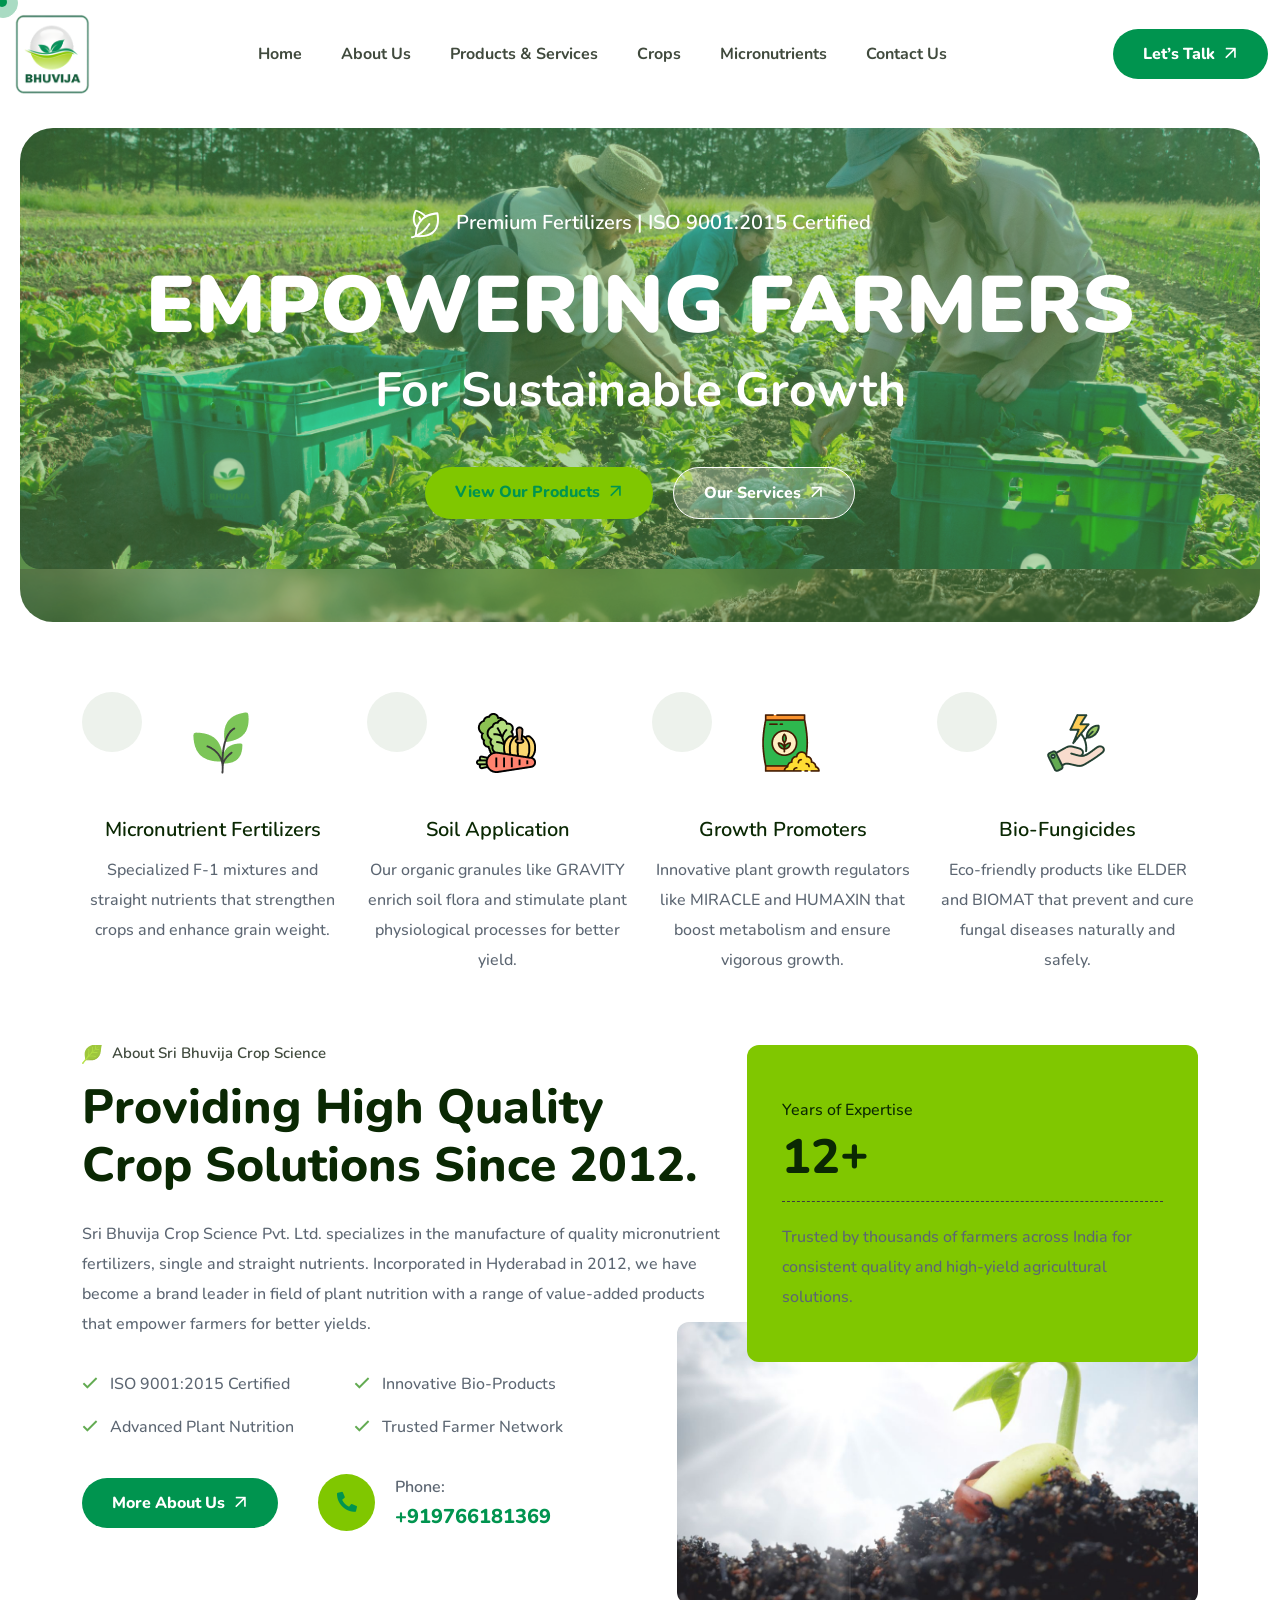
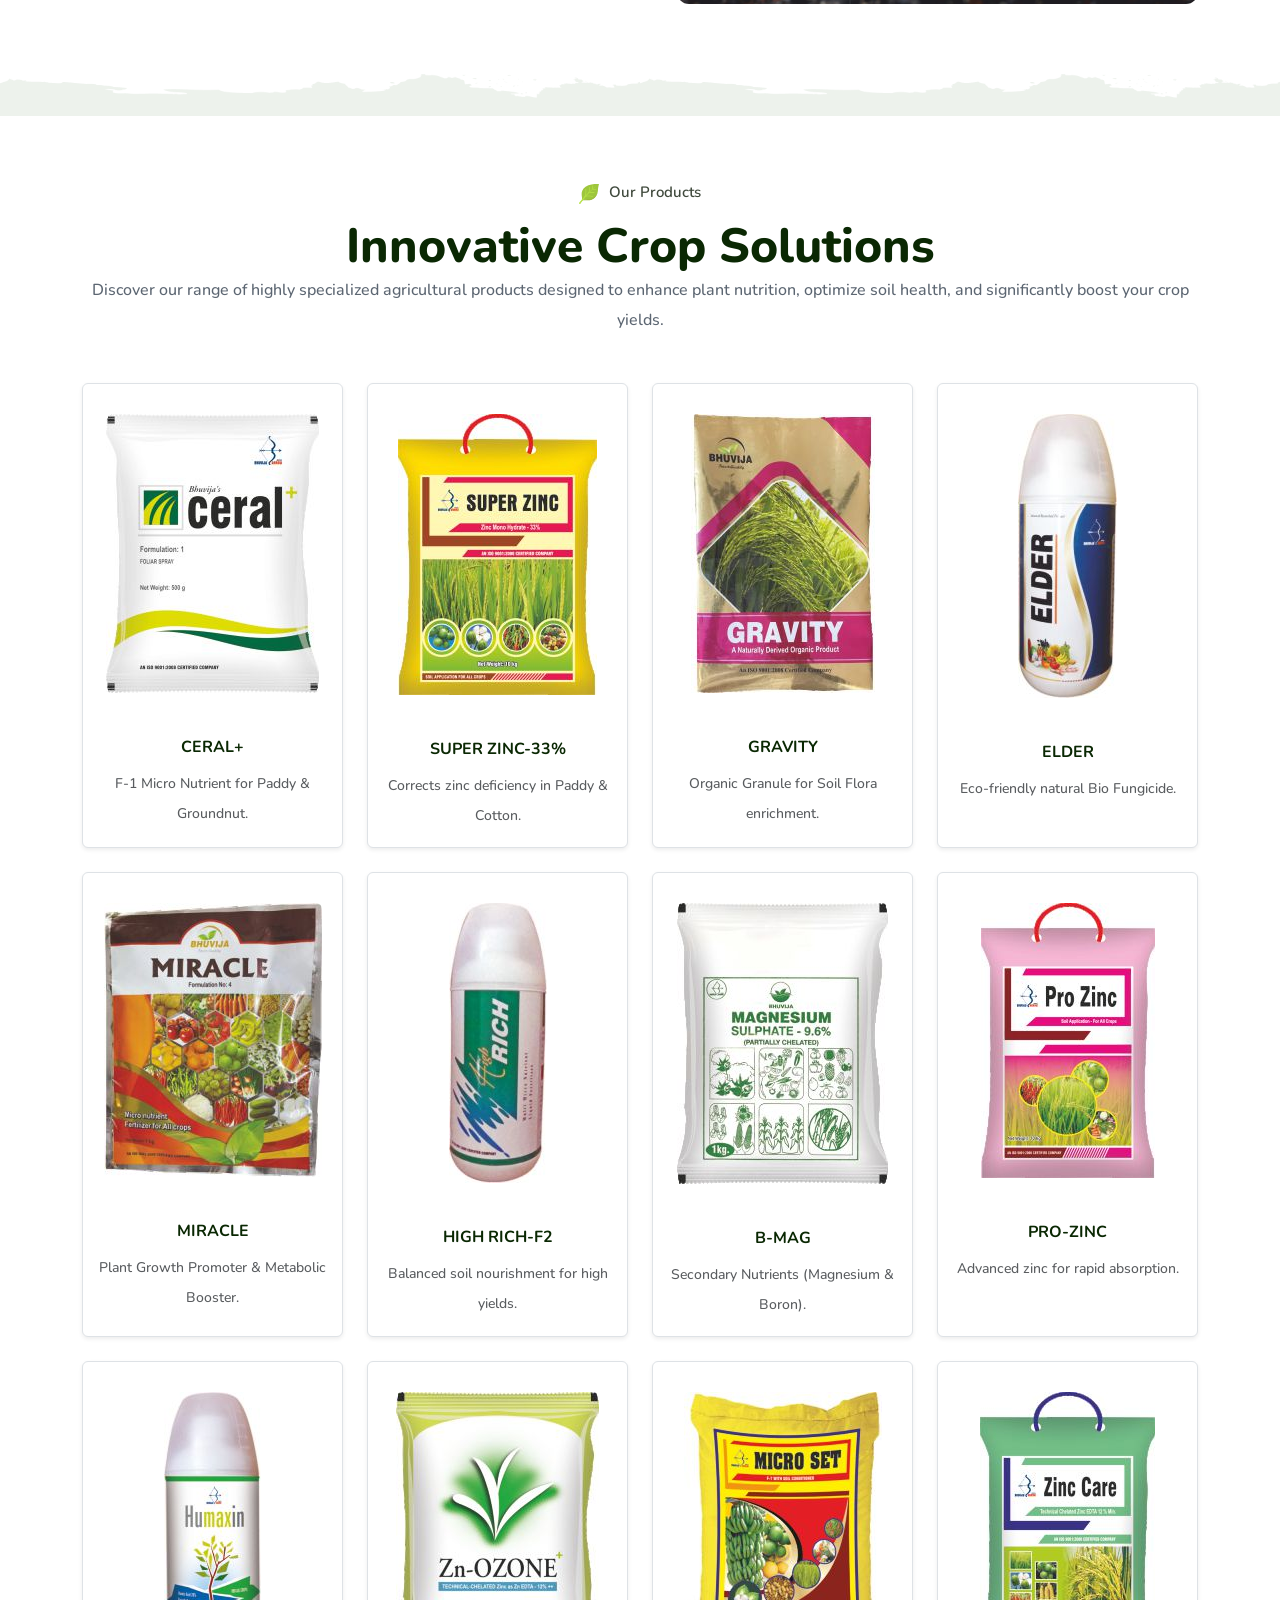
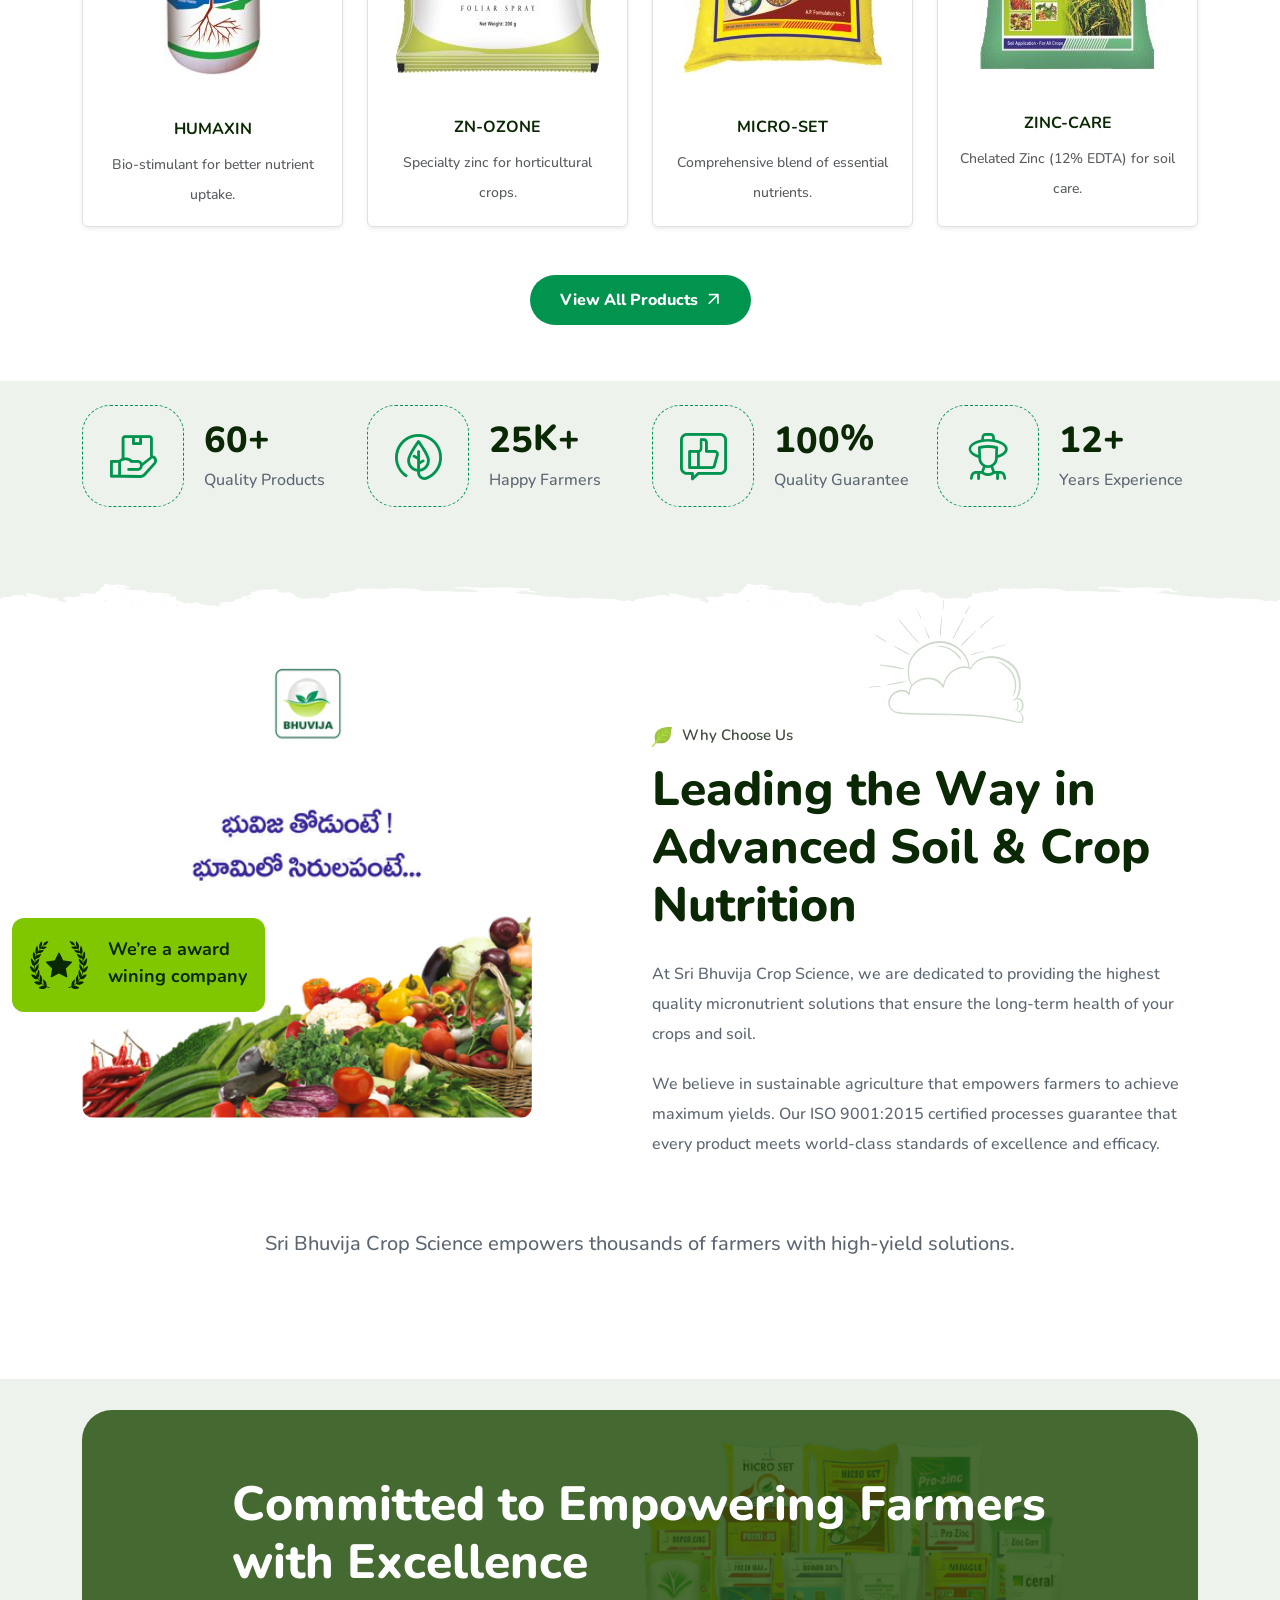
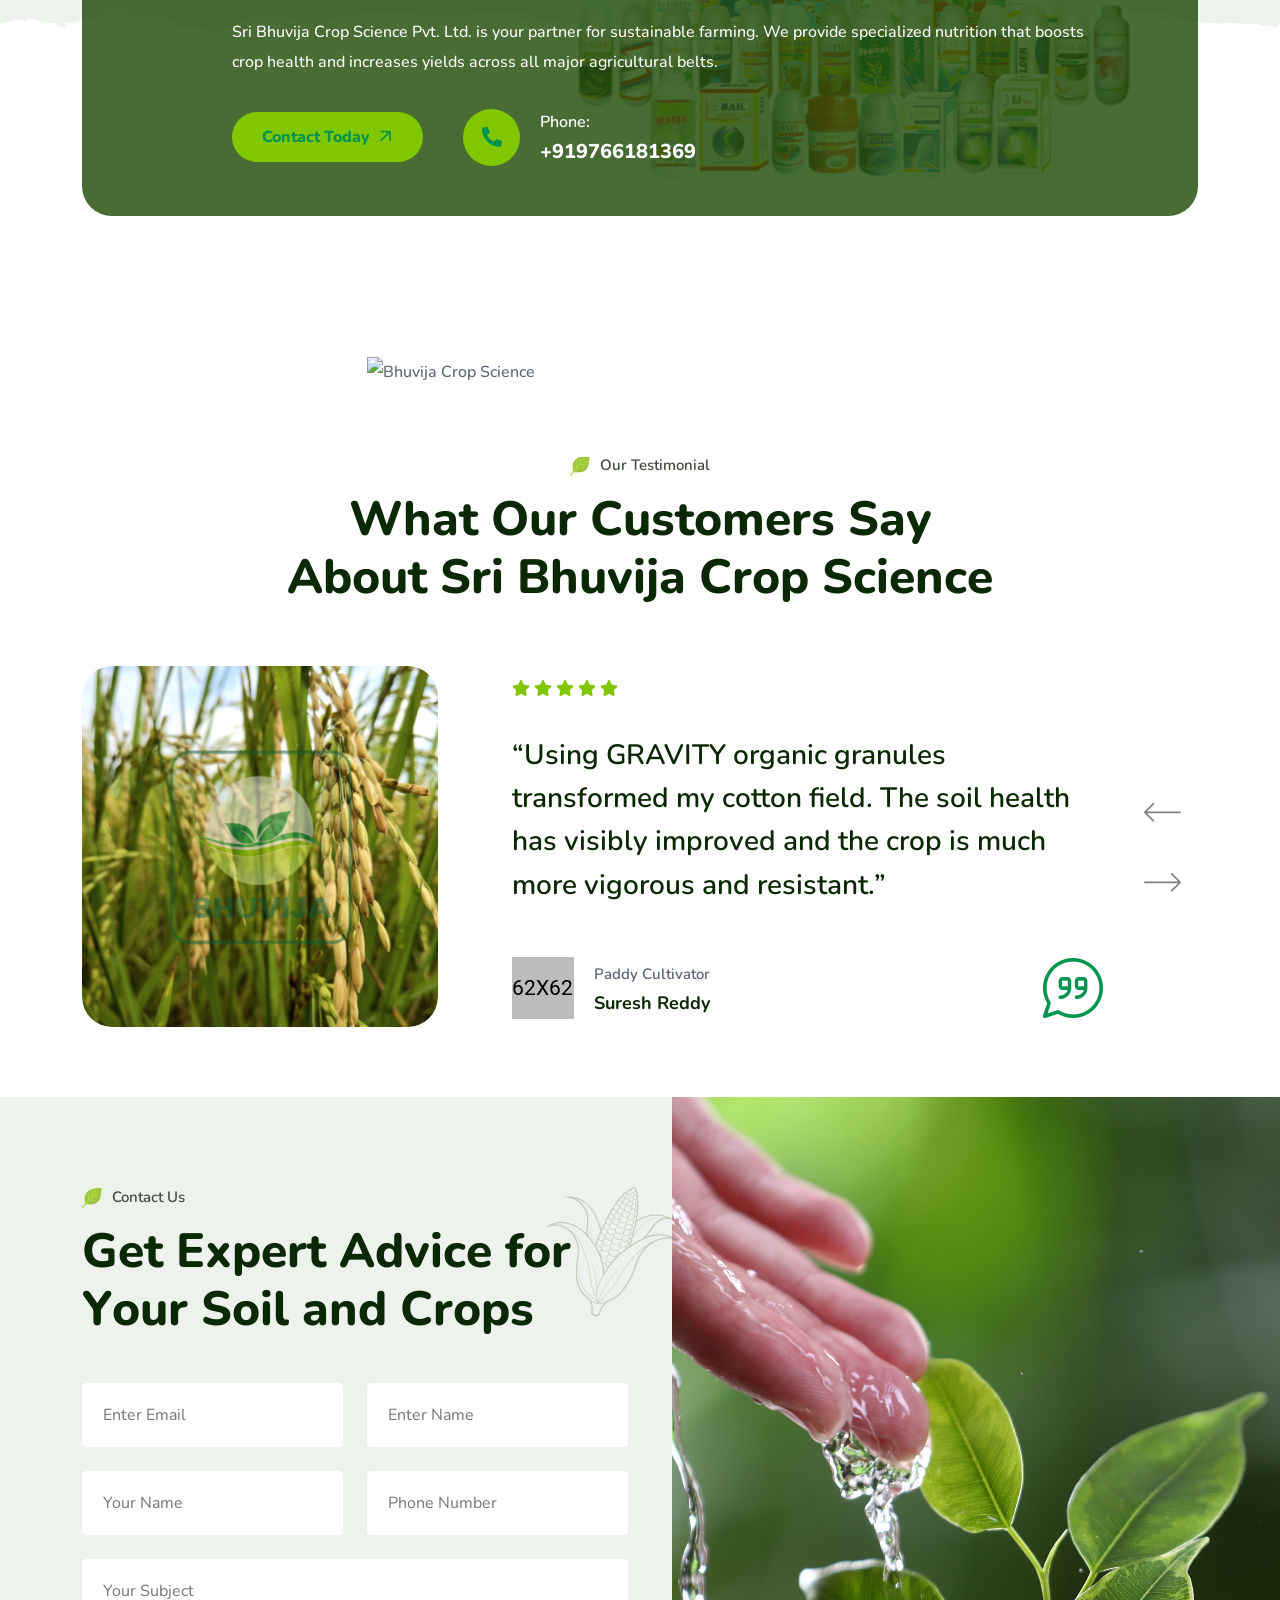
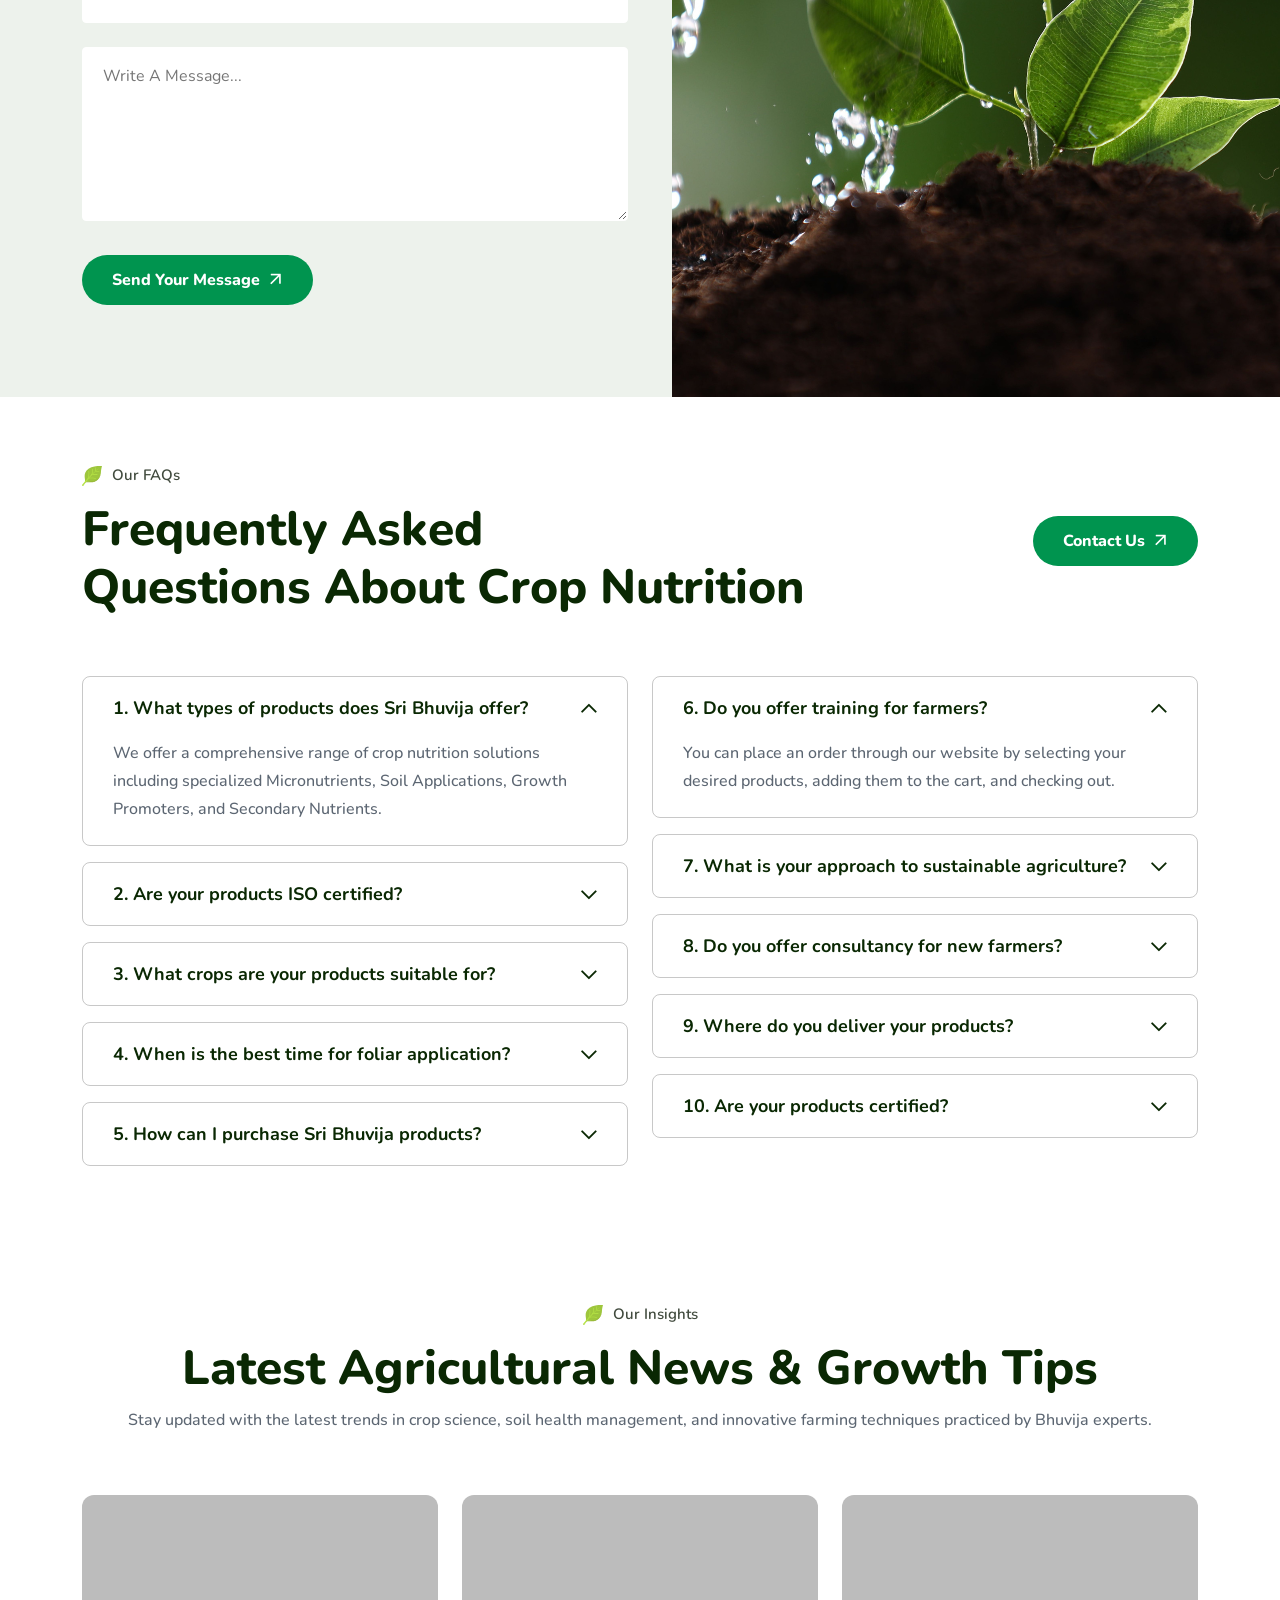
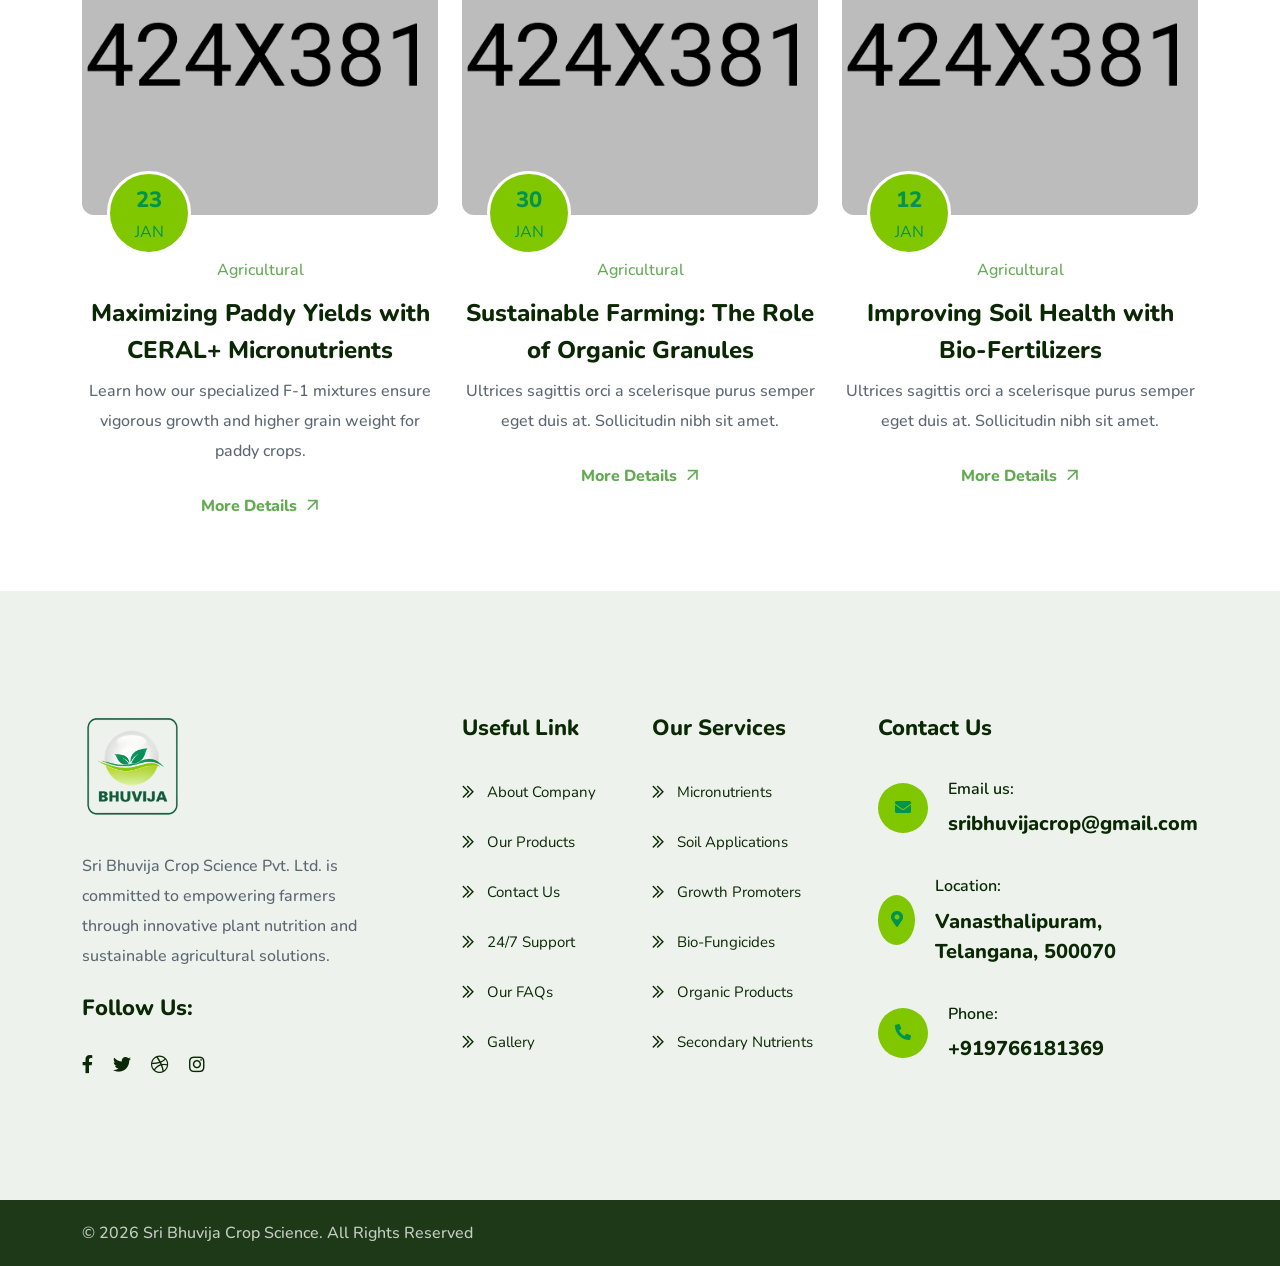
==== commit 7663e8da: "pp" ====
--- a/index.html
+++ b/index.html
@@ -108,7 +108,7 @@
                                 </div>
                                 <div class="content">
                                     <p>Call Us</p>
-                                    <h4><a href="tel:+919848012345">+91 98480 12345</a></h4>
+                                    <h4><a href="tel:+919766181369">+919766181369</a></h4>
                                 </div>
                             </li>
                             <li>
@@ -178,30 +178,13 @@
                                             Products & Services
                                         </a>
                                     </li>
-                                    <li class="has-dropdown">
-                                        <a href="javascript:void(0)">
-                                            Crops
-                                            <i class="fas fa-chevron-down"></i>
+                                    <li>
+                                        <a href="crops.html">Crops</a>
+                                    </li>
+                                    <li>
+                                        <a href="best-micronutrients-for-plants.html" class="active-link">
+                                            Micronutrients
                                         </a>
-                                        <ul class="submenu">
-                                            <li><a href="products.html">Chilli Crop</a></li>
-                                            <li><a href="products.html">Grapes</a></li>
-                                            <li><a href="products.html">Paddy Crop</a></li>
-                                            <li><a href="products.html">Tomato Crop</a></li>
-                                            <li><a href="products.html">Watermelon</a></li>
-                                            <li><a href="products.html">Citrus Crop</a></li>
-                                            <li><a href="products.html">Cashew Nut</a></li>
-                                            <li><a href="products.html">Pomegranate</a></li>
-                                            <li><a href="products.html">Wheat</a></li>
-                                            <li><a href="products.html">Mango</a></li>
-                                            <li><a href="products.html">Groundnut</a></li>
-                                            <li><a href="products.html">Potato</a></li>
-                                            <li><a href="products.html">Cotton</a></li>
-                                            <li><a href="products.html">Onion</a></li>
-                                            <li><a href="products.html">Sugarcane</a></li>
-                                            <li><a href="products.html">Maize</a></li>
-                                            <li><a href="products.html">Black Gram</a></li>
-                                        </ul>
                                     </li>
                                     <li>
                                         <a href="contact.html">
@@ -426,7 +409,7 @@
                                     </div>
                                     <div class="content">
                                         <p>Phone:</p>
-                                        <a href="tel:+919848012345">+91 98480 12345</a>
+                                        <a href="tel:+919766181369">+919766181369</a>
                                     </div>
                                 </div>
                             </div>
@@ -804,7 +787,7 @@
                                     </div>
                                     <div class="content">
                                         <p>Phone:</p>
-                                        <a href="tel:+919848012345">+91 98480 12345</a>
+                                        <a href="tel:+919766181369">+919766181369</a>
                                     </div>
                                 </div>
                             </div>
@@ -1421,7 +1404,7 @@
                                     </div>
                                     <div class="content">
                                         <h5>Phone:</h5>
-                                        <p><a href="tel:+919848012345">+91 98480 12345</a></p>
+                                        <p><a href="tel:+919766181369">+919766181369</a></p>
                                     </div>
                                 </li>
                             </ul>
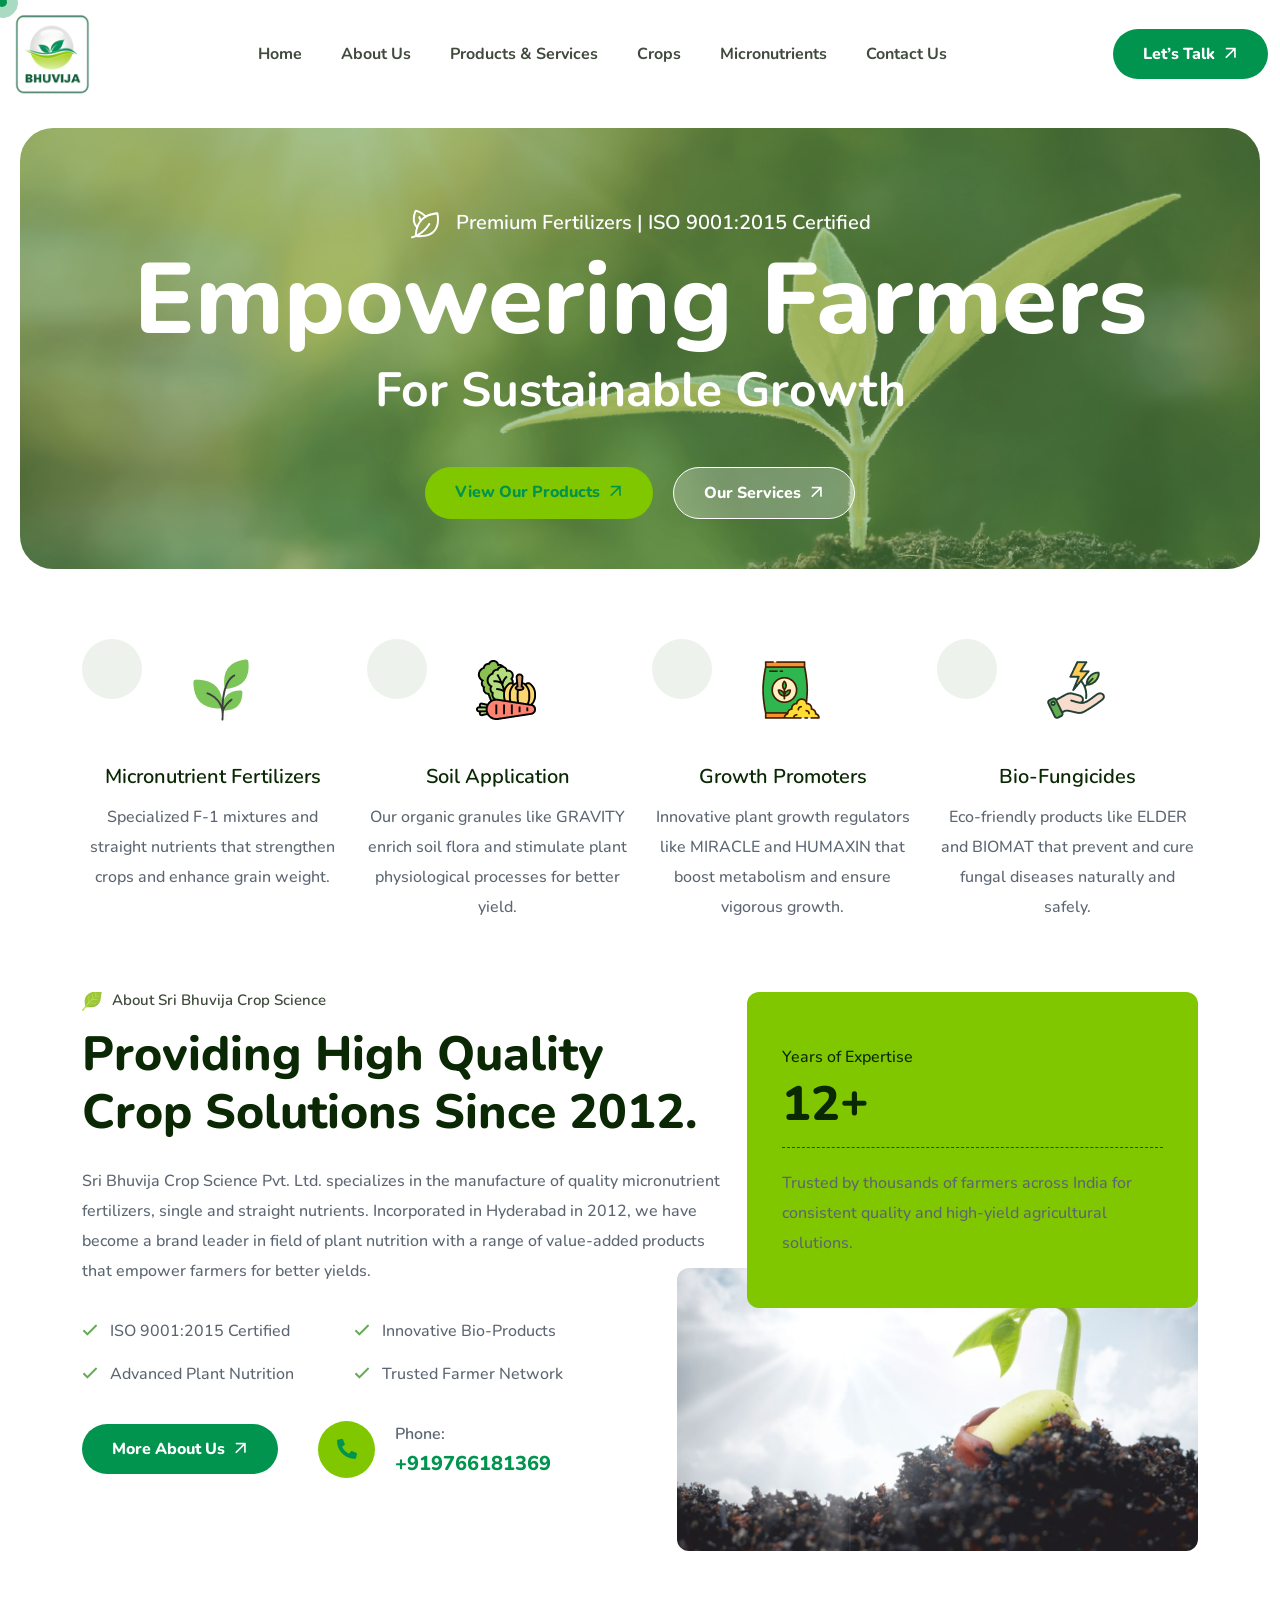
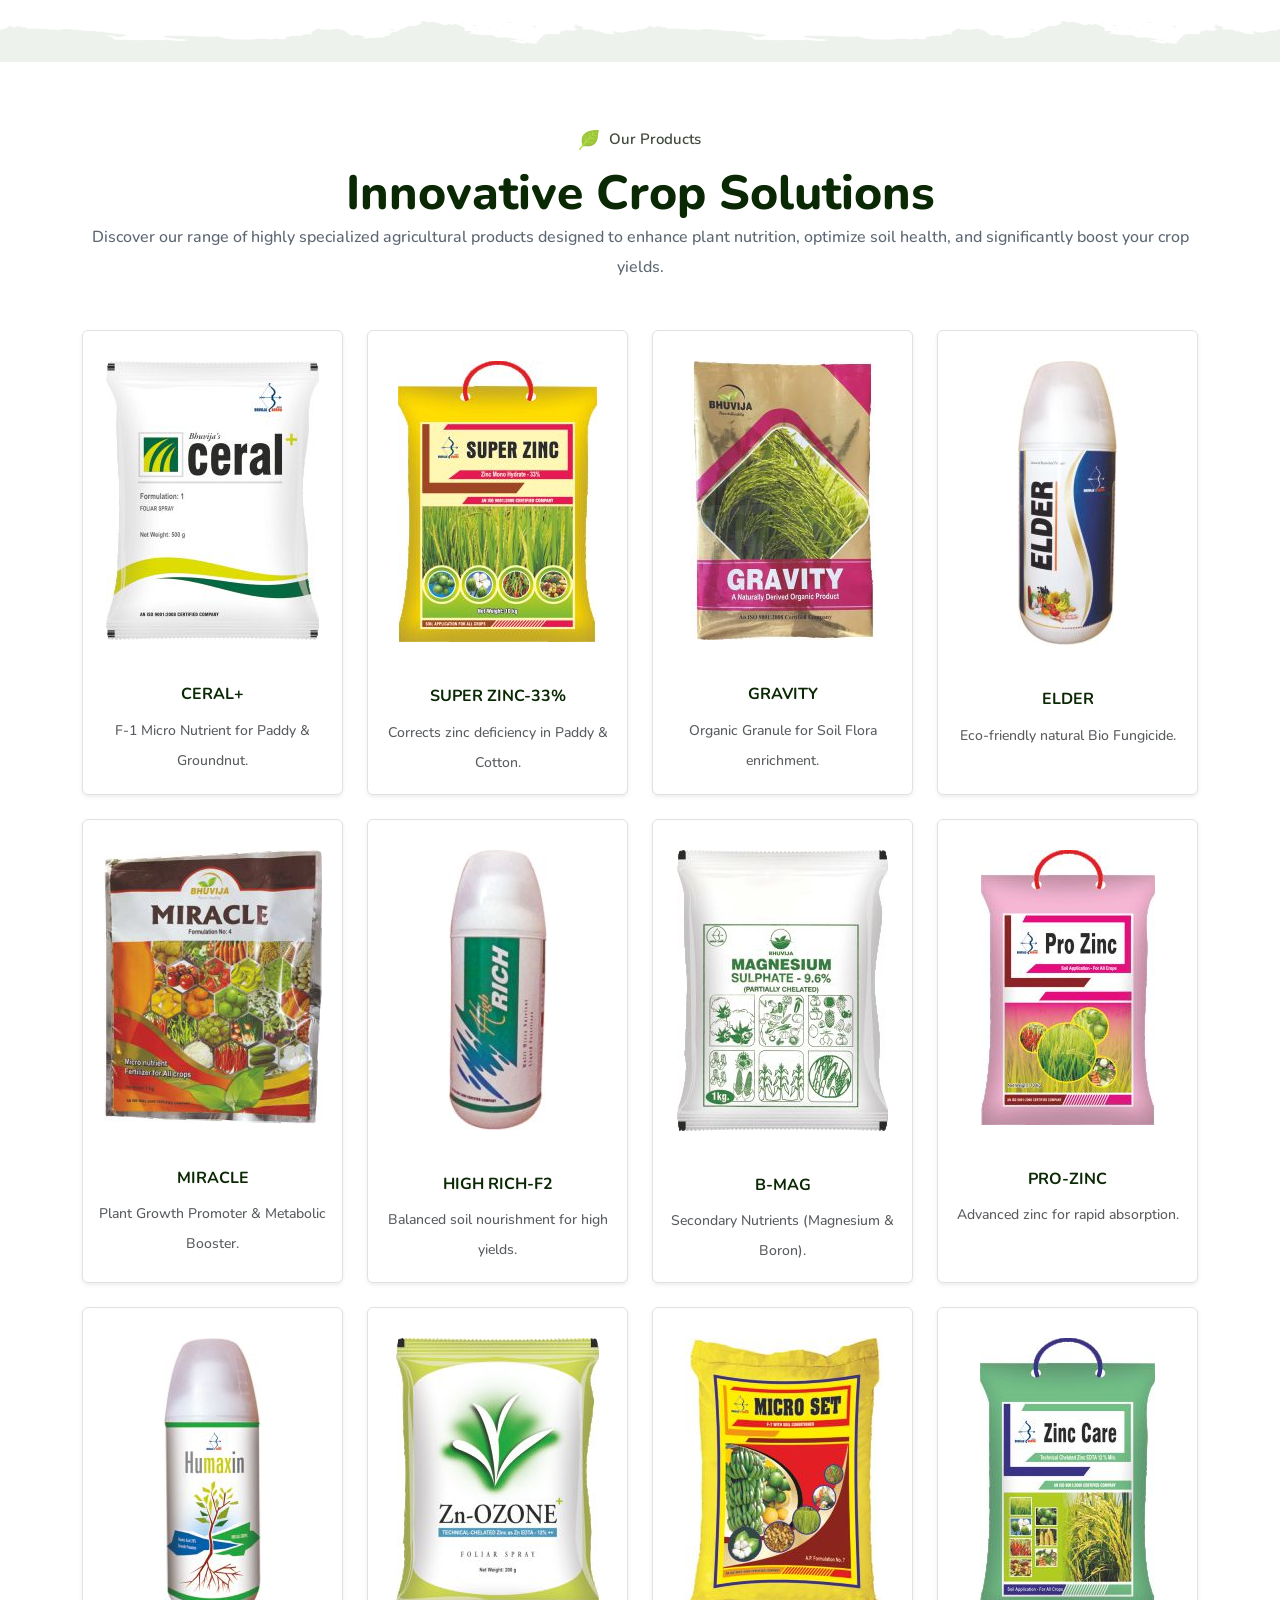
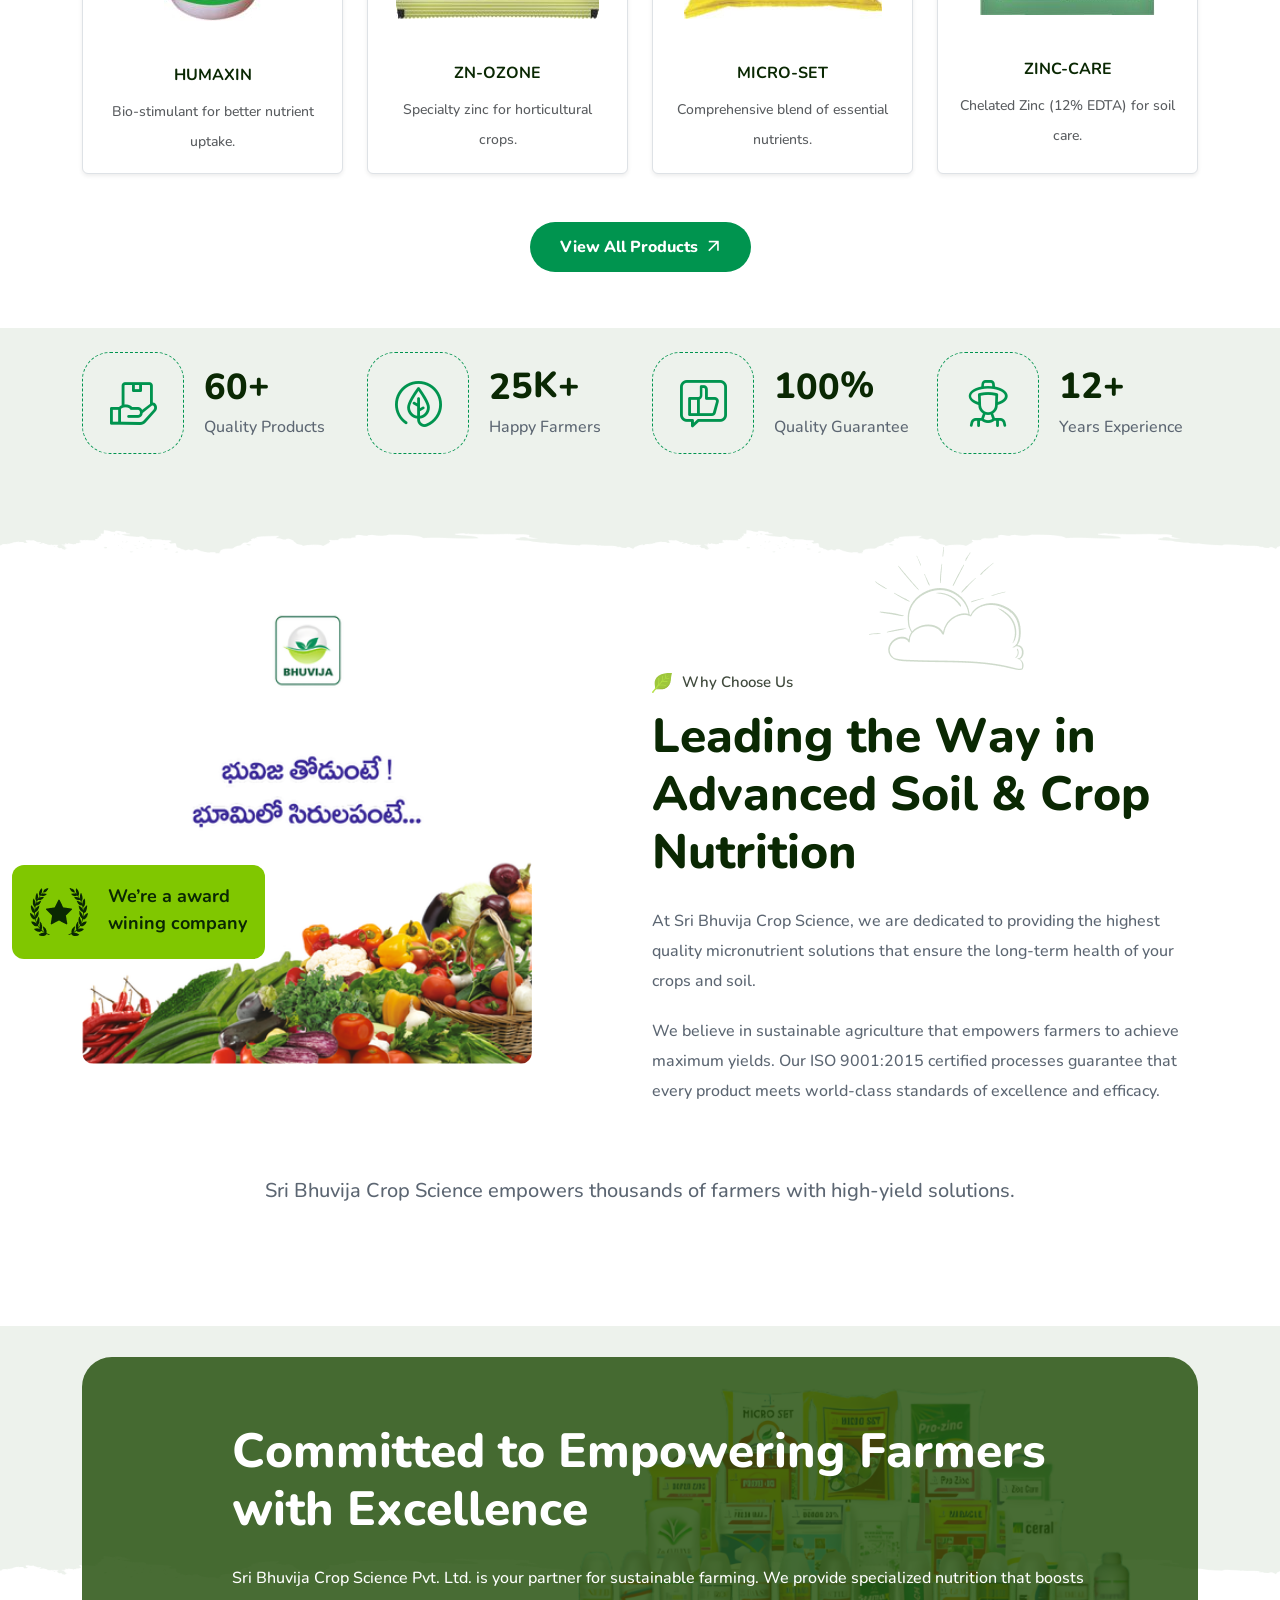
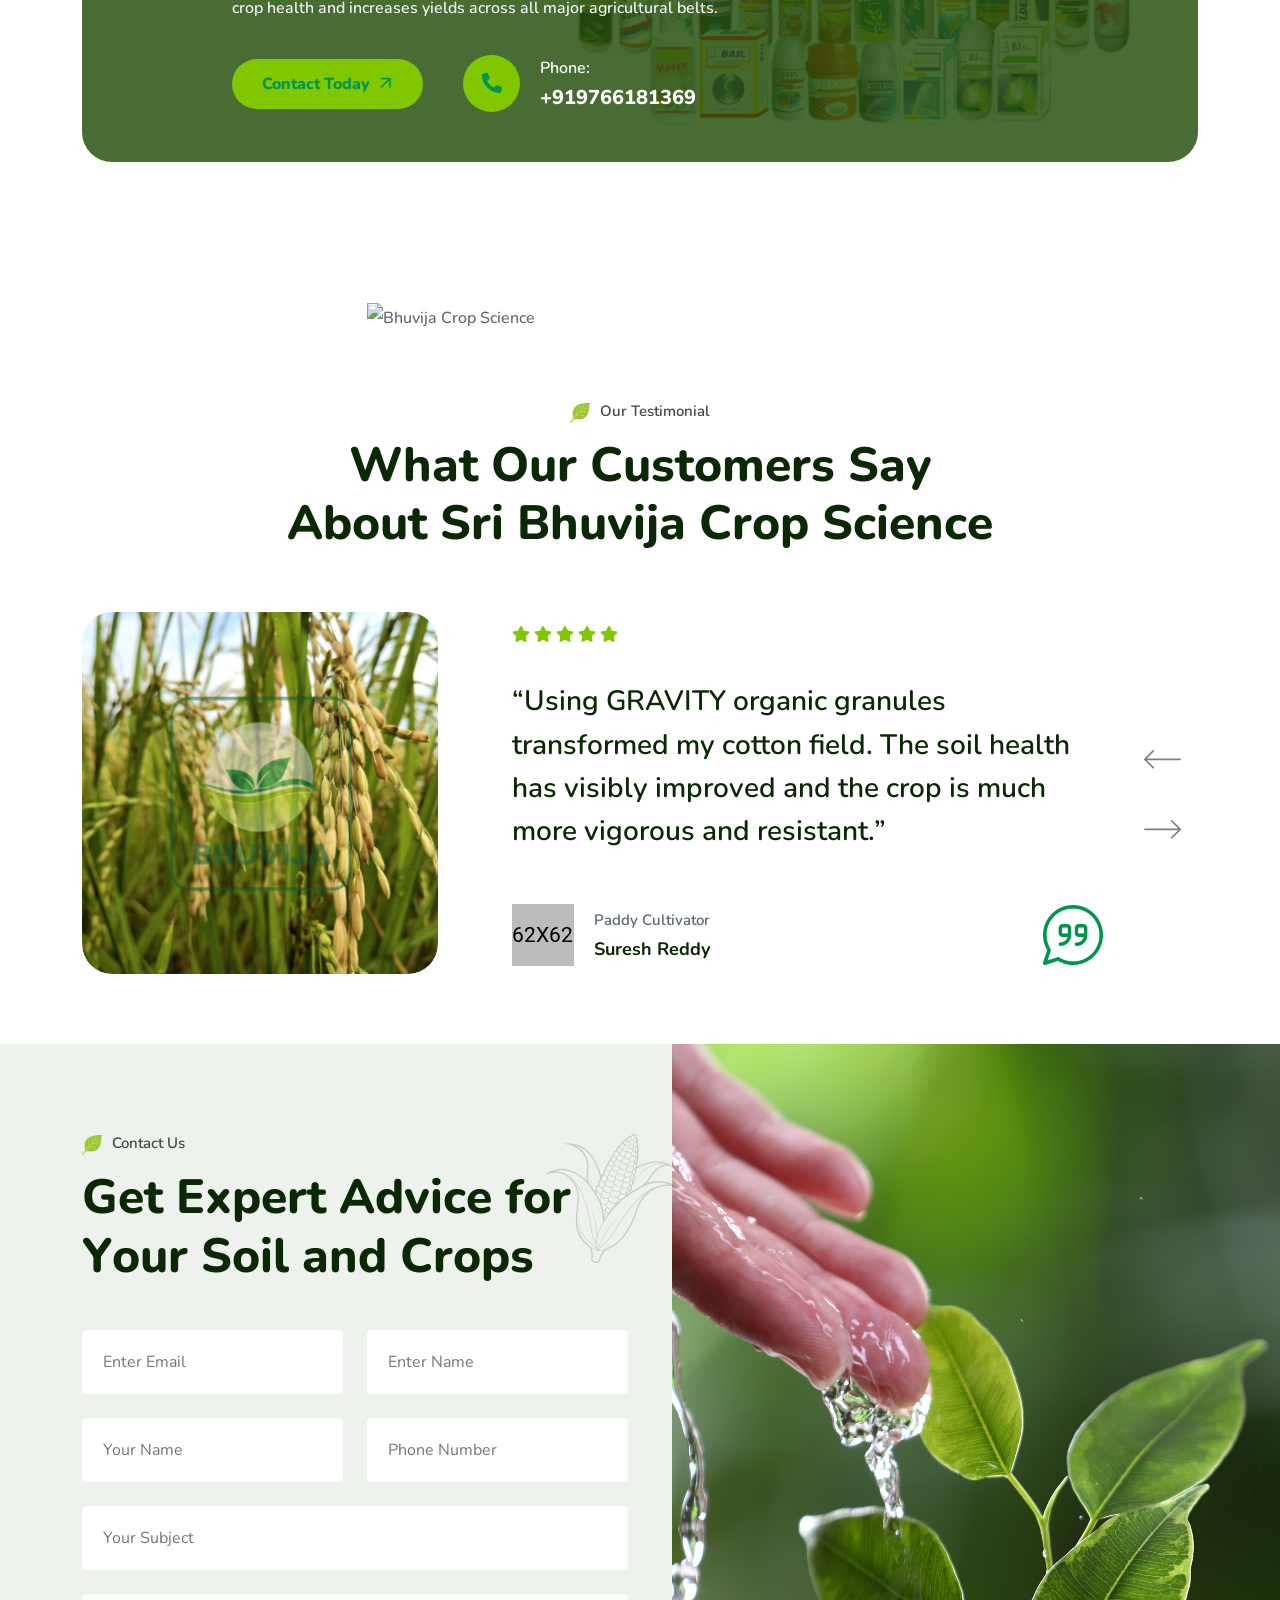
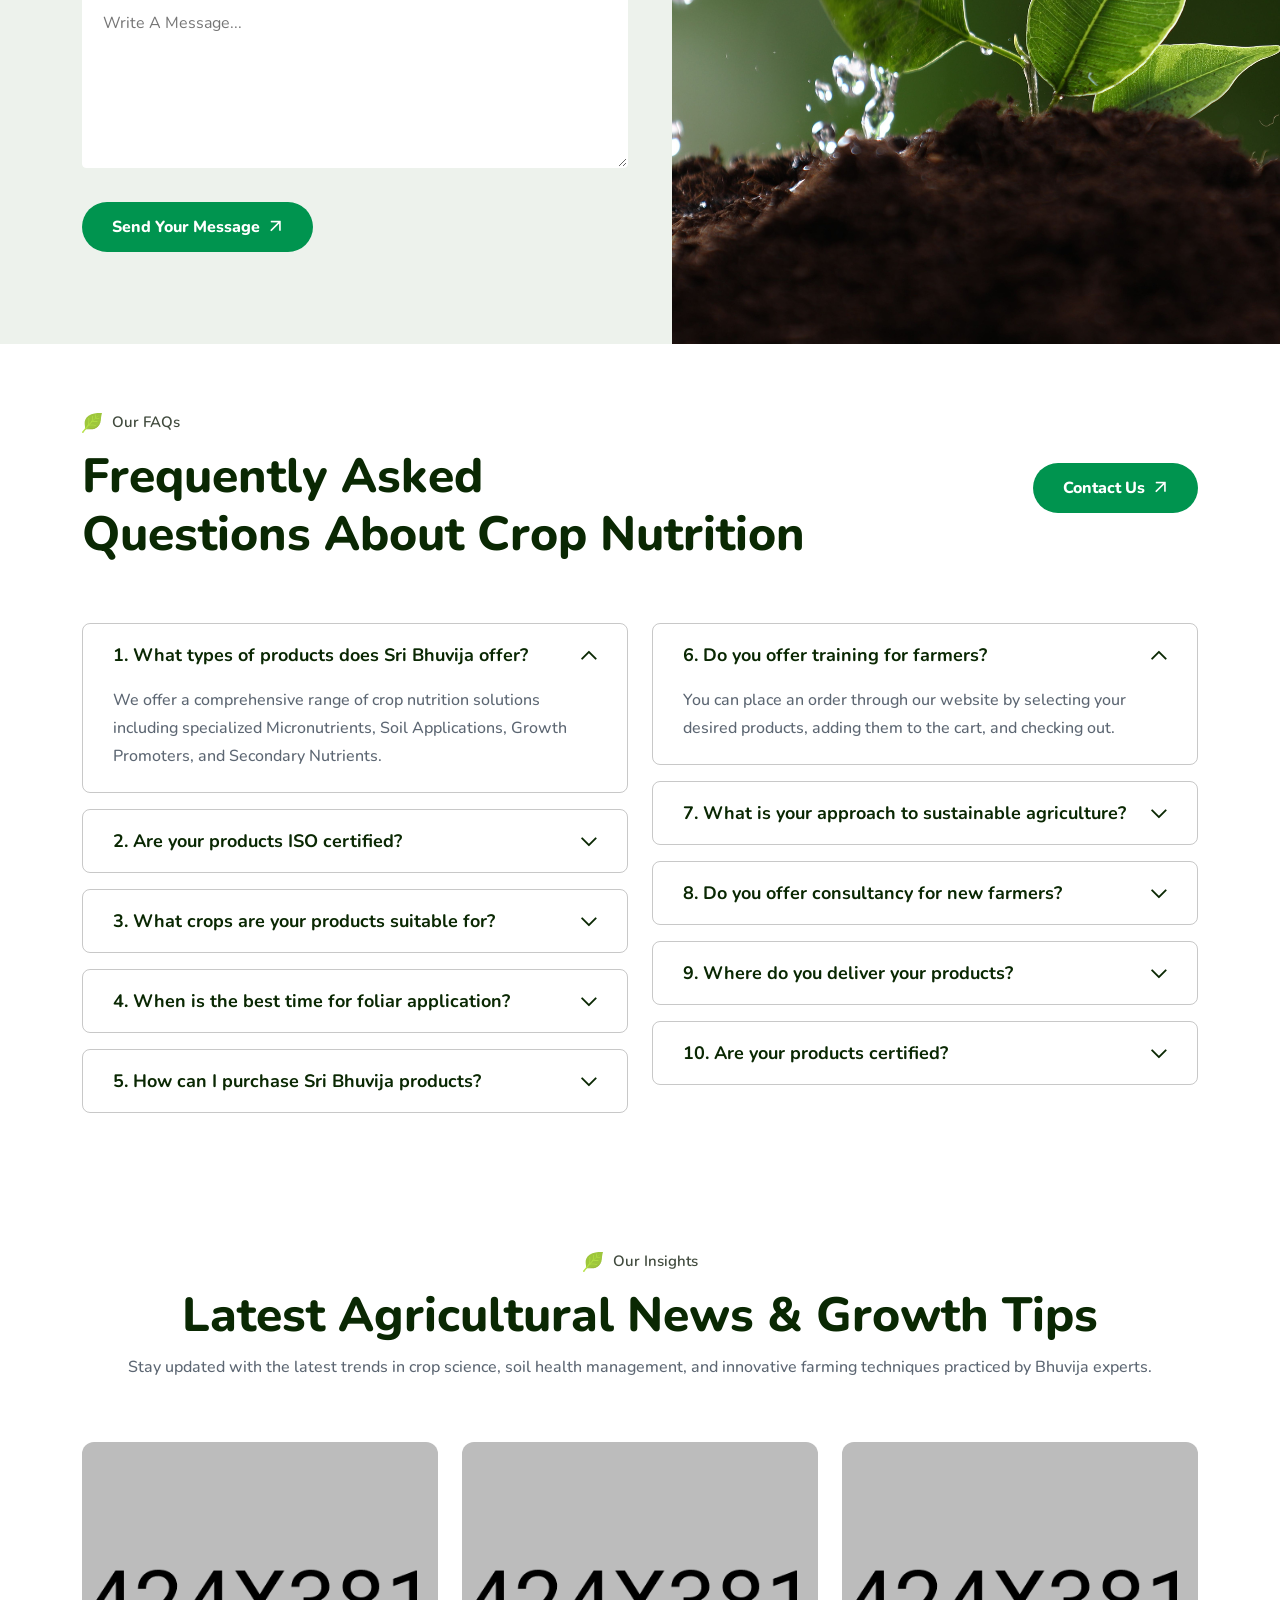
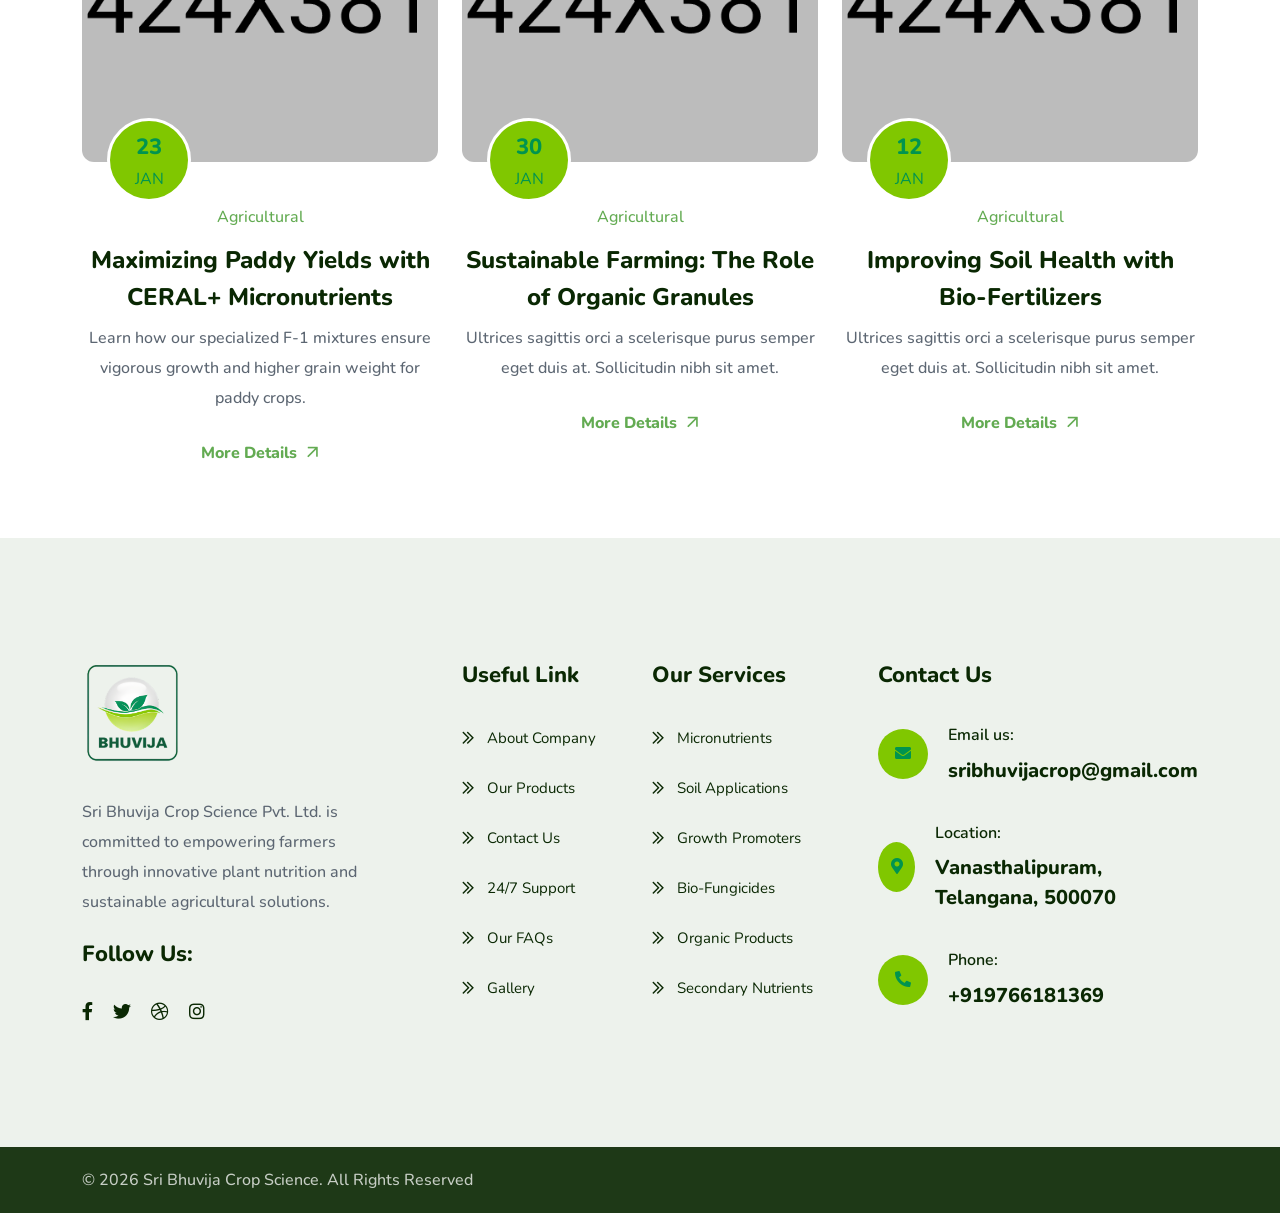
==== commit 38854dca: "pp" ====
--- a/index.html
+++ b/index.html
@@ -247,10 +247,12 @@
                                     <div class="hero-content">
                                         <span>
                                             <img src="assets/img/home-1/hero/hero-title.svg" alt="img">
-                                            Serving Since 2012 | ISO 9001:2015 Certified
+                                            Premium Fertilizers | ISO 9001:2015 Certified
                                         </span>
-                                        <h1>Bhuvija Field...</h1>
-                                        <h2>High Yield....</h2>
+                                        <h2>Empowering Farmers</h2>
+                                        <h2 class="mobile-h" style="color: #fff; font-weight: bold;">
+                                            For Sustainable
+                                            Growth</h2>
                                     </div>
                                     <div class="hero-button">
                                         <a href="products.html" class="theme-btn">
@@ -278,11 +280,11 @@
                                     <div class="hero-content">
                                         <span>
                                             <img src="assets/img/home-1/hero/hero-title.svg" alt="img">
-                                            Premium Fertilizers | ISO 9001:2015 Certified
+                                            Serving Since 2012 | ISO 9001:2015 Certified
                                         </span>
-                                        <h1 style="font-size: 5rem; margin-bottom: 10px;">Empowering Farmers</h1>
-                                        <h2 style="font-size: 3rem; color: #fff; font-weight: bold;">For Sustainable
-                                            Growth</h2>
+                                        <h2>Bhuvija Field...</h2>
+                                        <h2 class="mobile-h" style=" color: #fff; font-weight: bold;">
+                                            High Yield....</h2>
                                     </div>
                                     <div class="hero-button">
                                         <a href="products.html" class="theme-btn">
@@ -299,6 +301,7 @@
                         </div>
                     </div>
                 </div>
+
             </div>
         </div>
     </section>
--- a/assets/css/main.css
+++ b/assets/css/main.css
@@ -4012,6 +4012,16 @@
   margin-top: 20px;
 }
 
+.hero-1 .hero-content .mobile-h {
+  font-size: 3rem;
+}
+
+@media(max-width:992px) {
+  .hero-1 .hero-content .mobile-h {
+    font-size: 2rem;
+  }
+}
+
 @media (max-width: 767px) {
   .hero-1 {
     margin-left: 0;
@@ -4021,6 +4031,7 @@
 
 .hero-1 .banner-active {
   border-radius: 20px;
+  overflow: hidden;
 }
 
 .hero-1 .array-button {
@@ -4073,6 +4084,7 @@
   padding: 80px 0 50px;
   border-radius: 20px;
   position: relative;
+  height: 100%;
 }
 
 .hero-1 .bg-layer {
@@ -4083,6 +4095,7 @@
   height: 100%;
   background-color: rgb(99 171 82 / 48%);
   opacity: 1;
+  border-radius: 20px;
 }
 
 @media (max-width: 767px) {
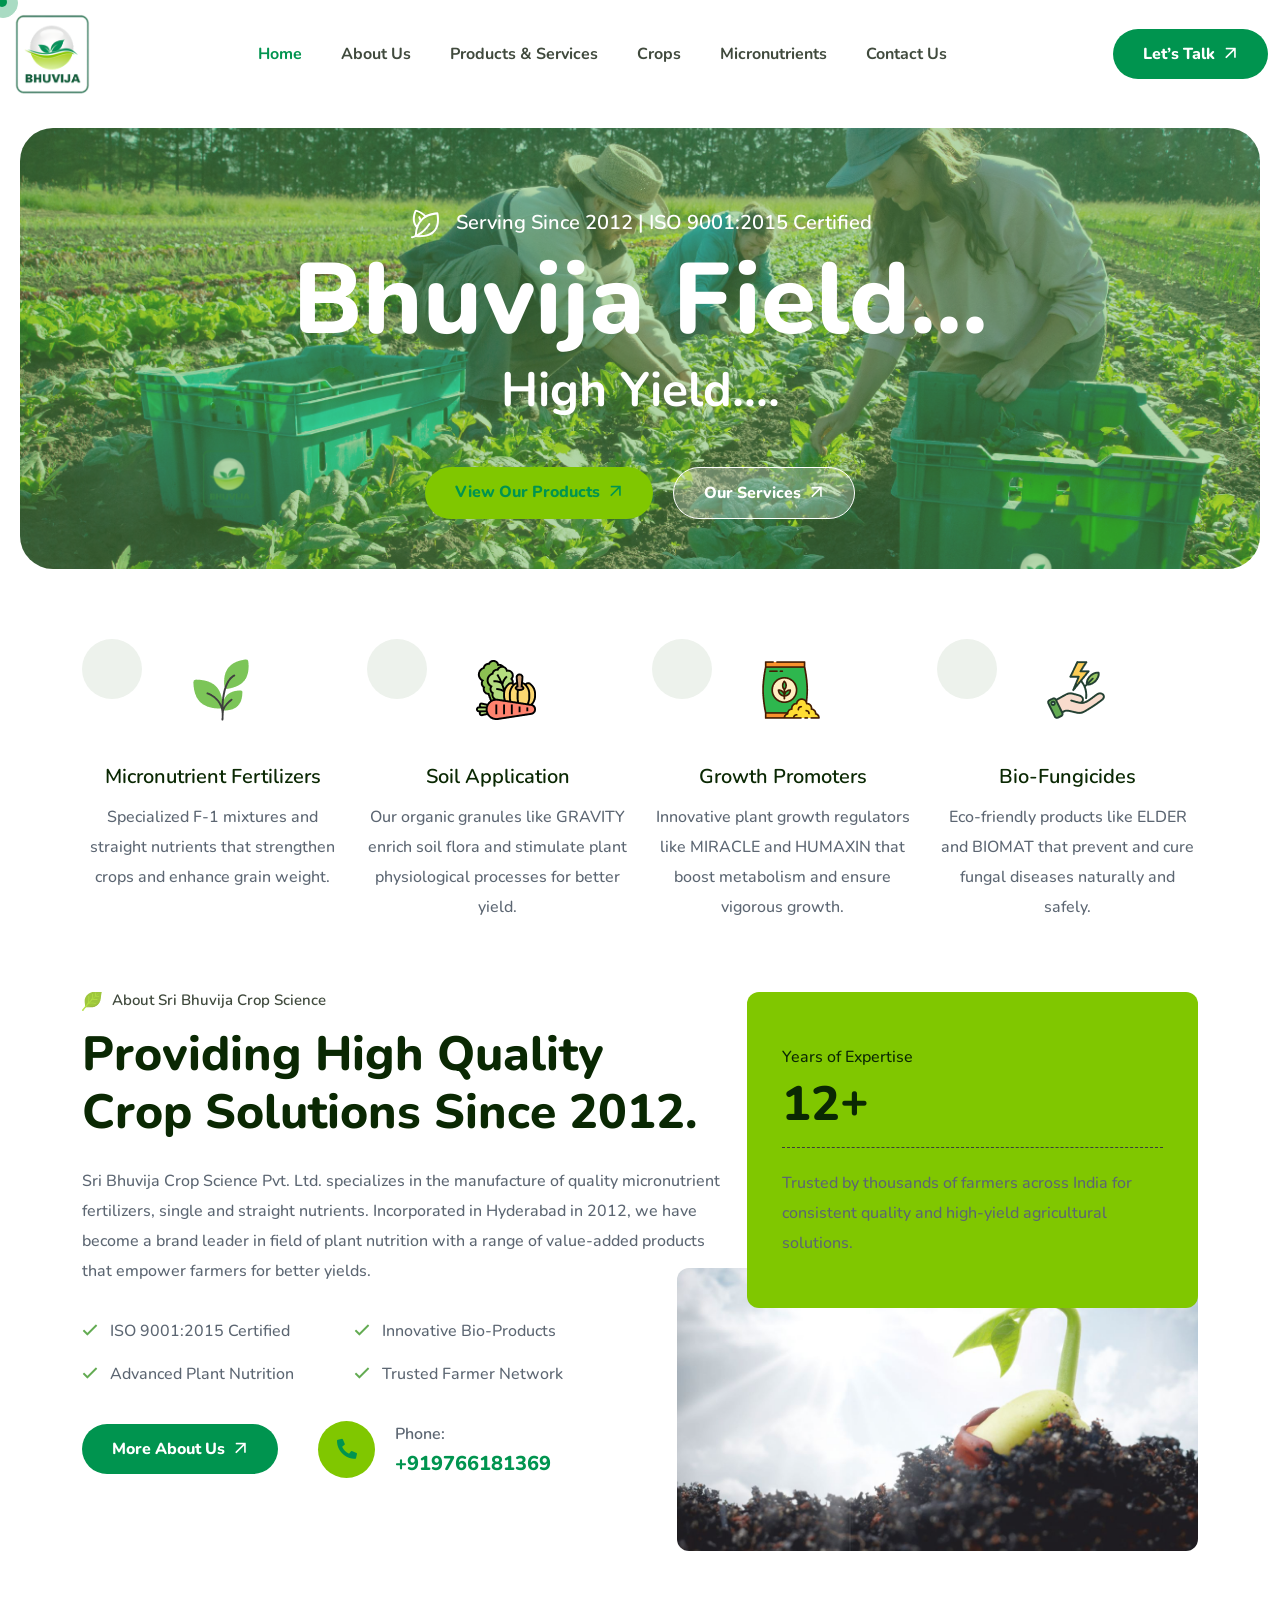
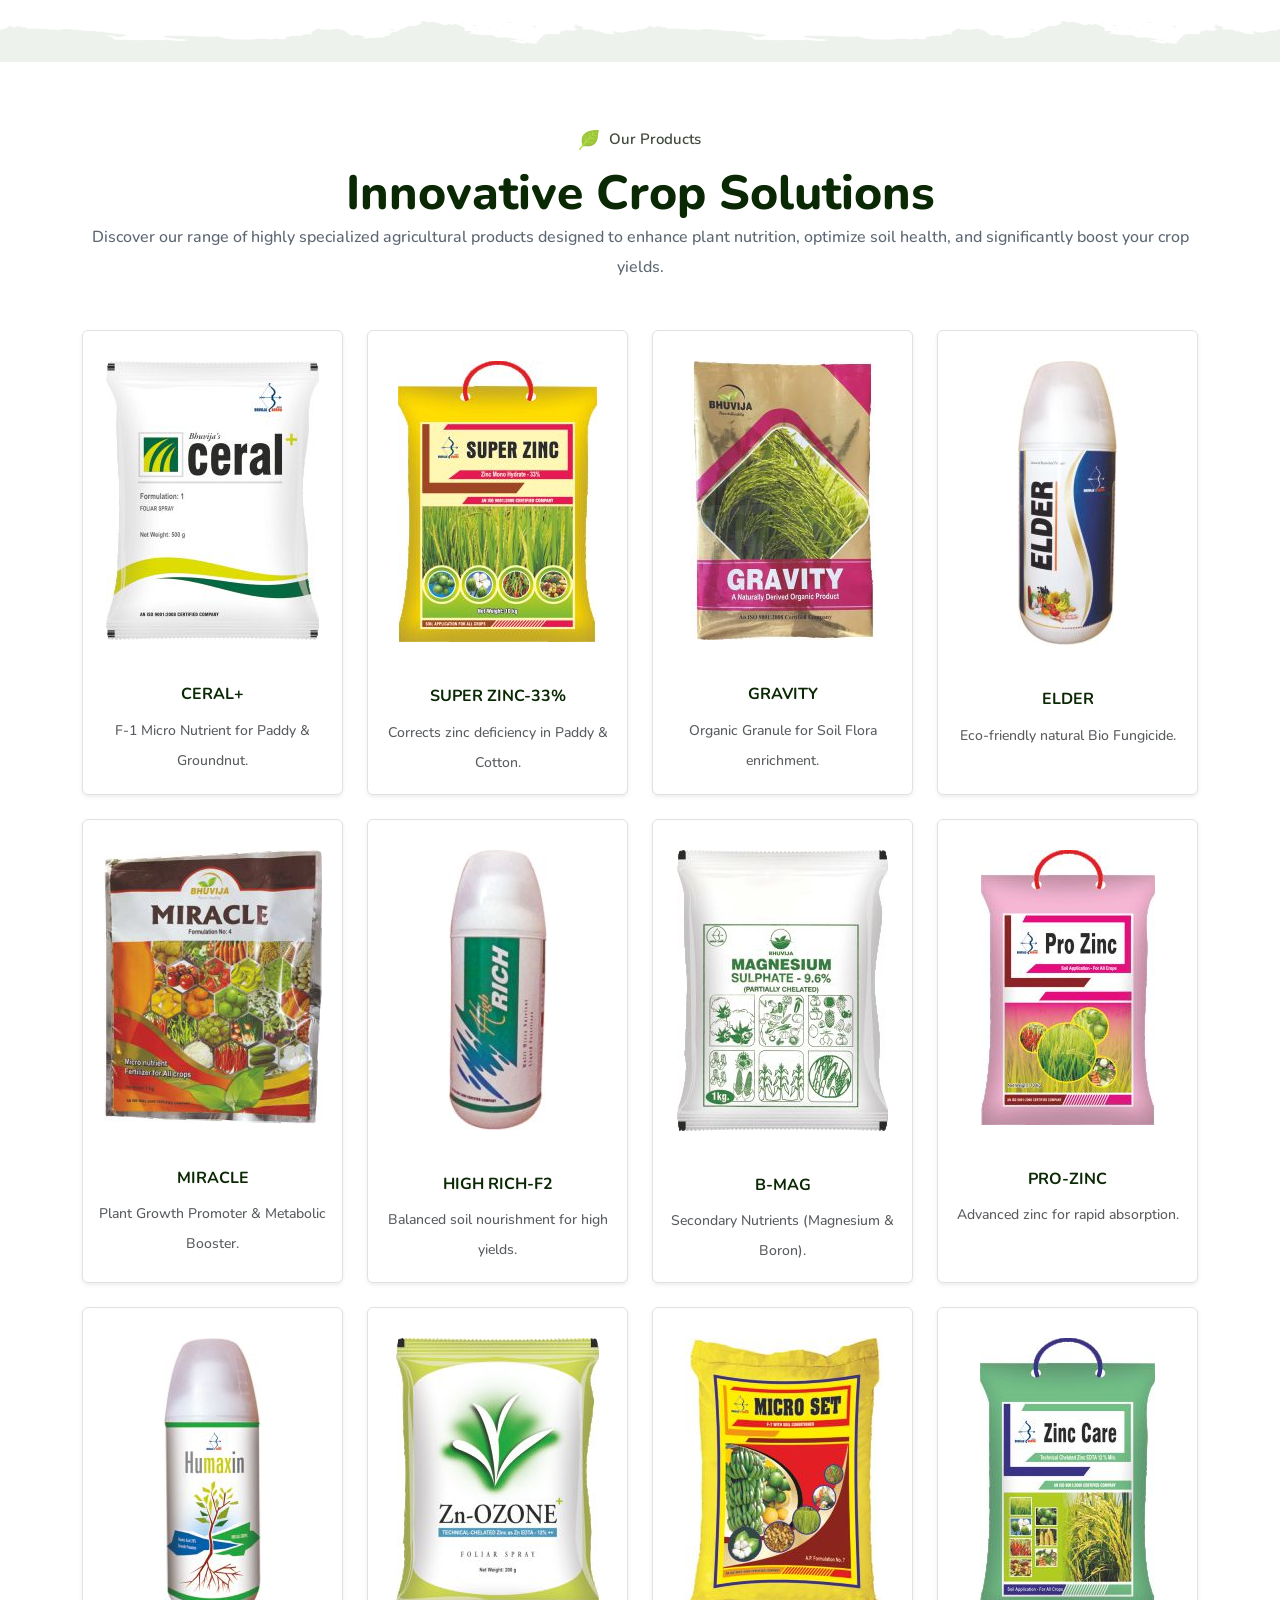
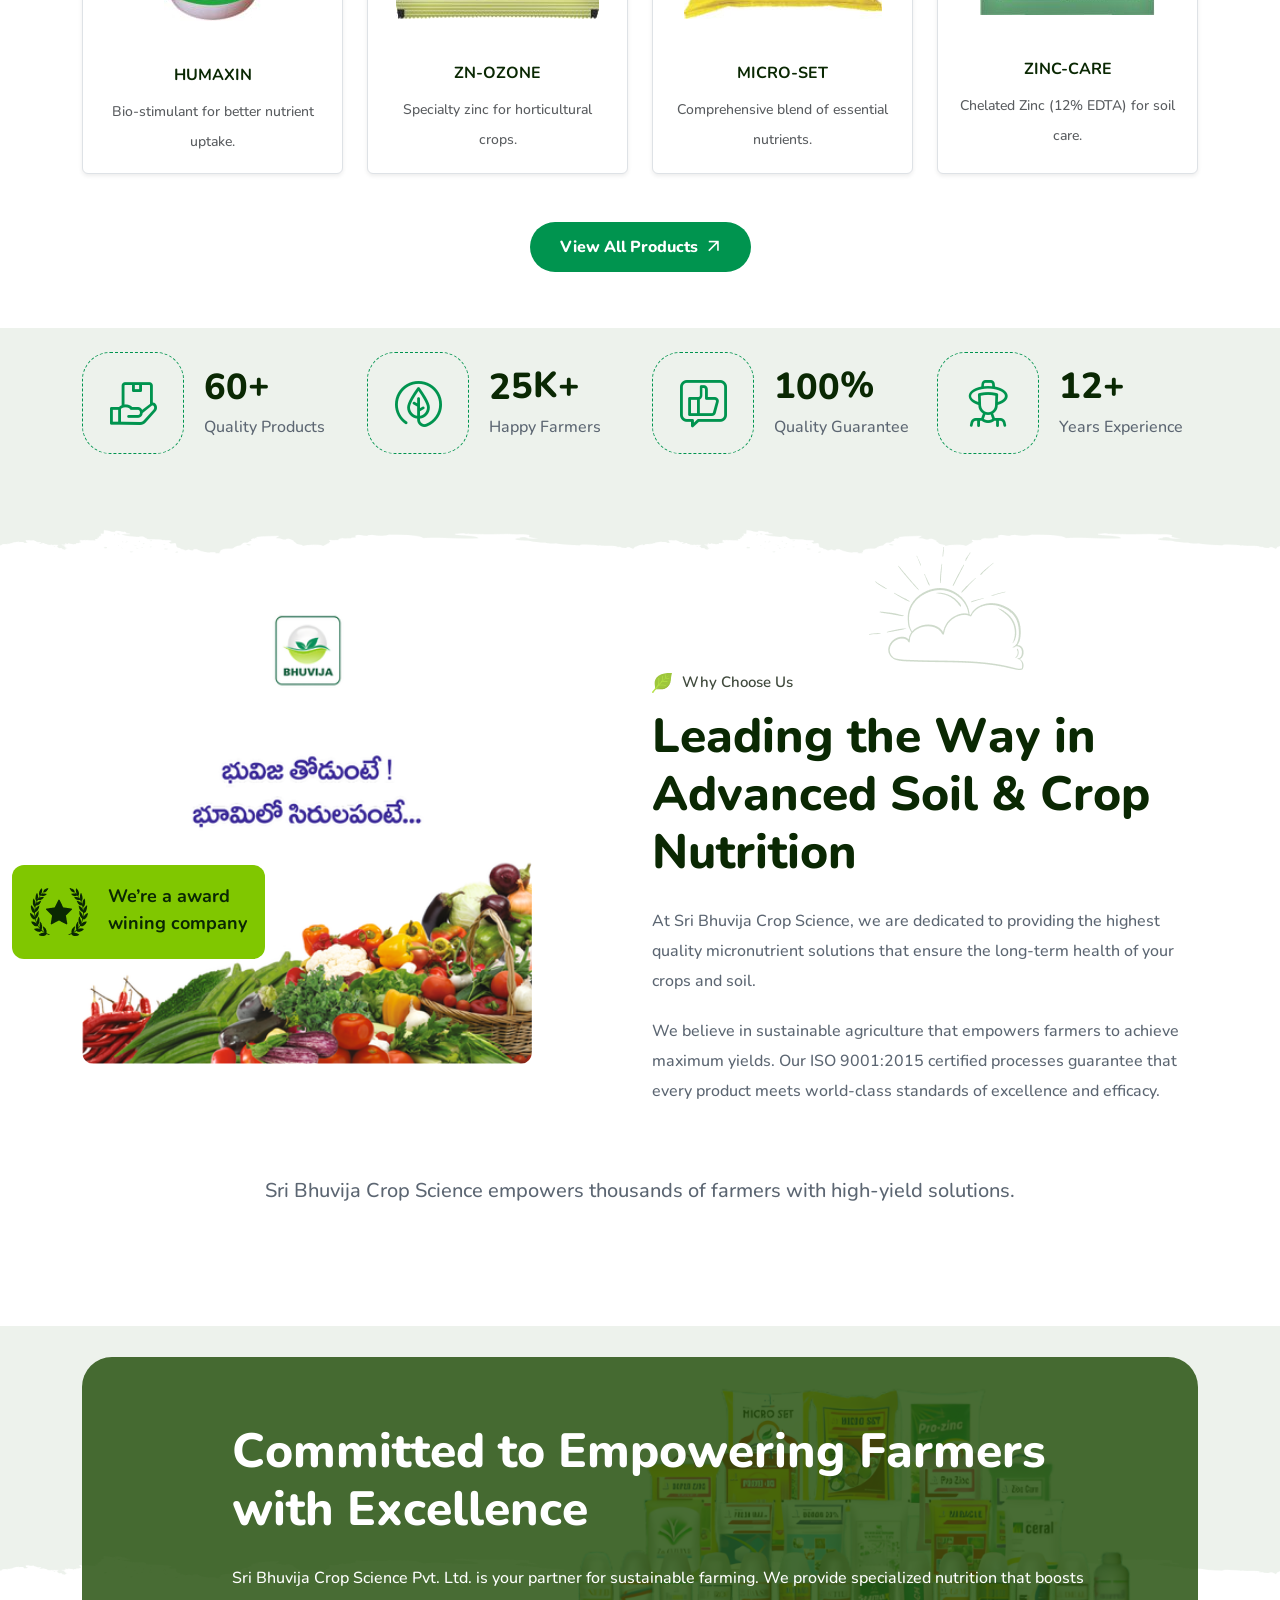
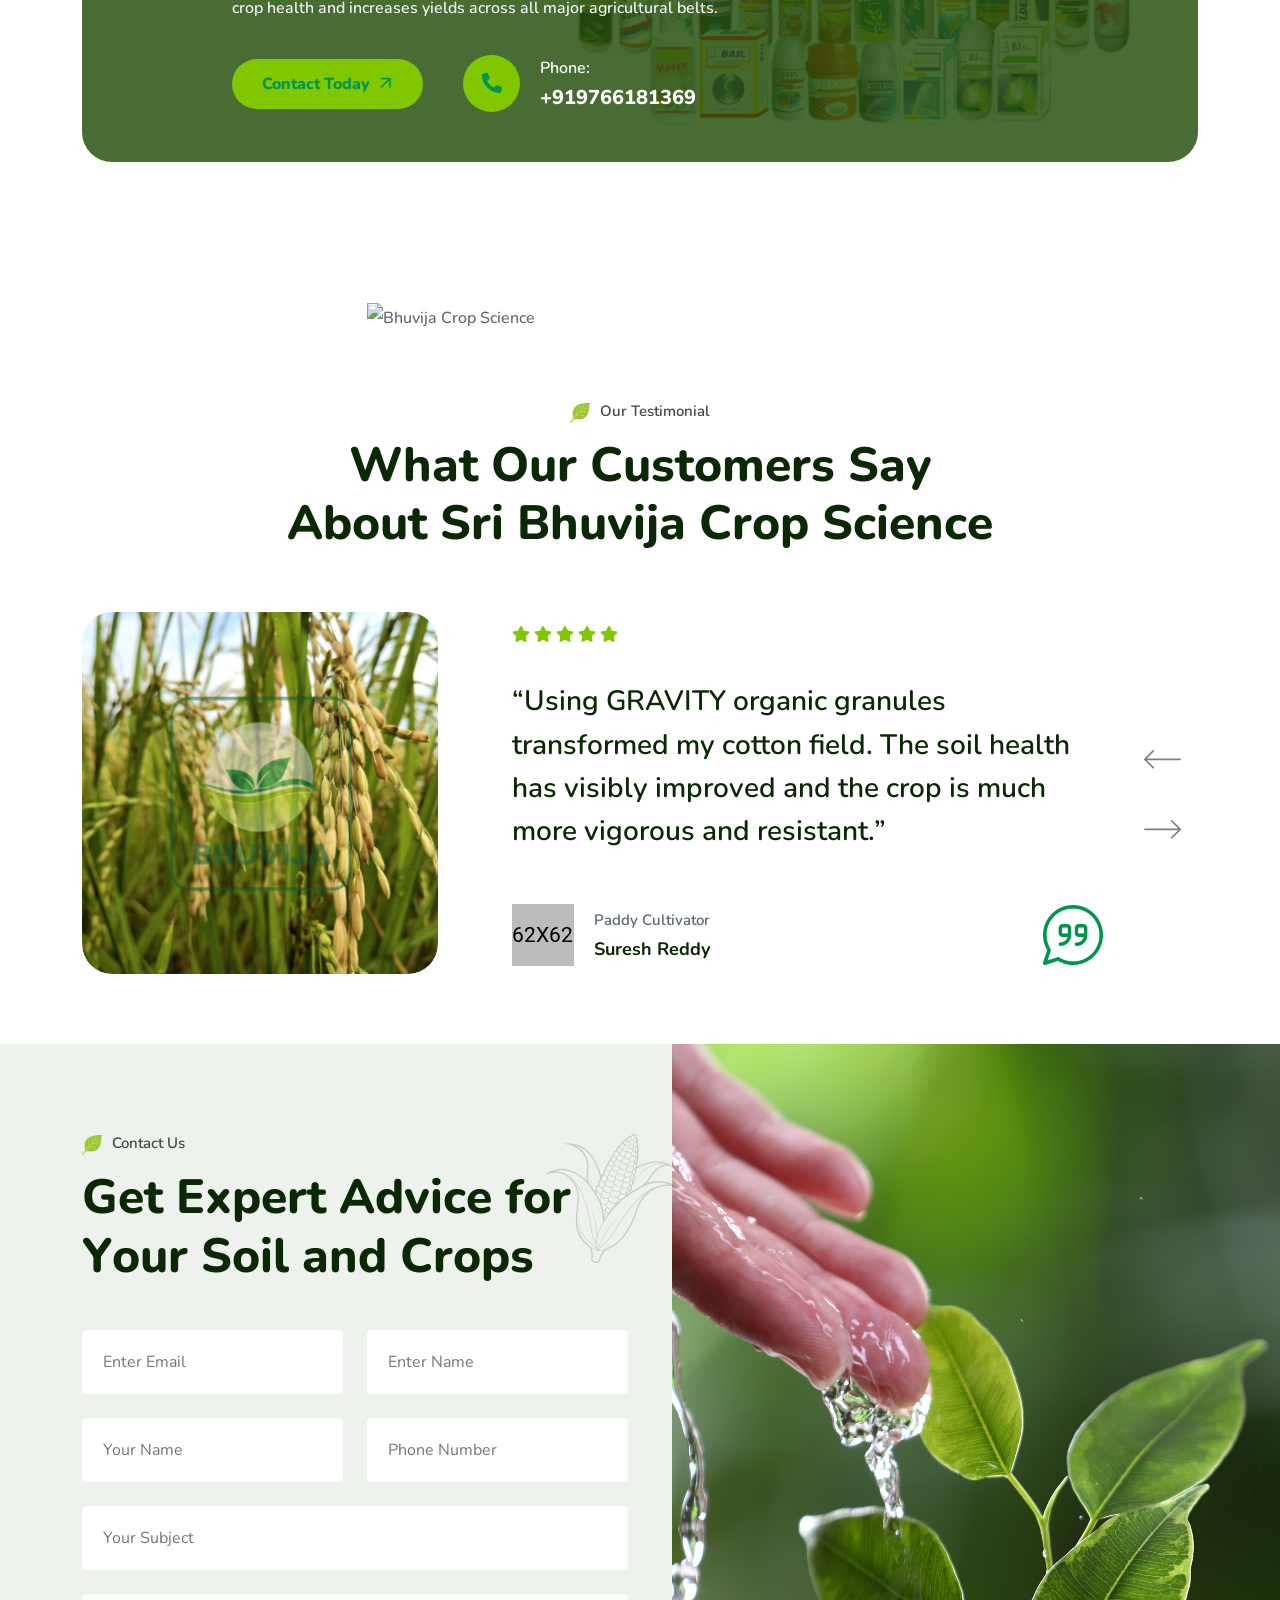
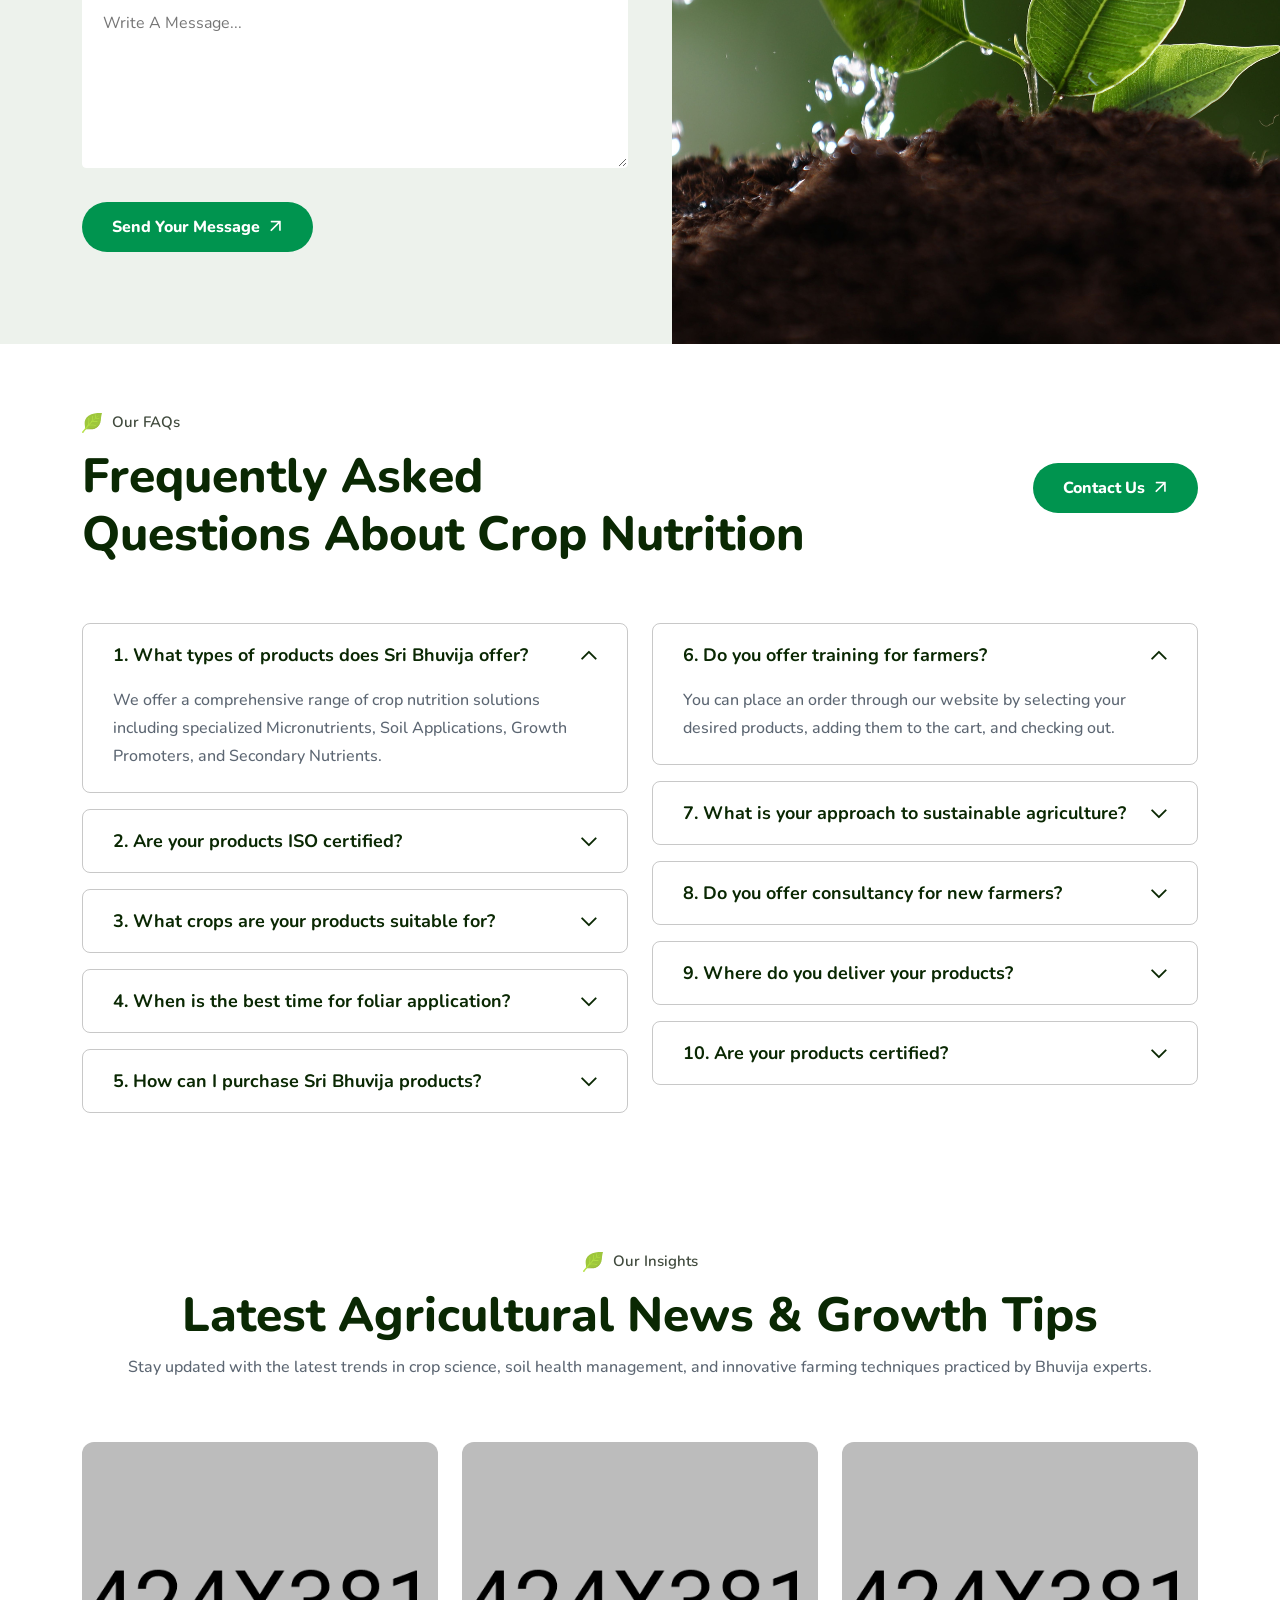
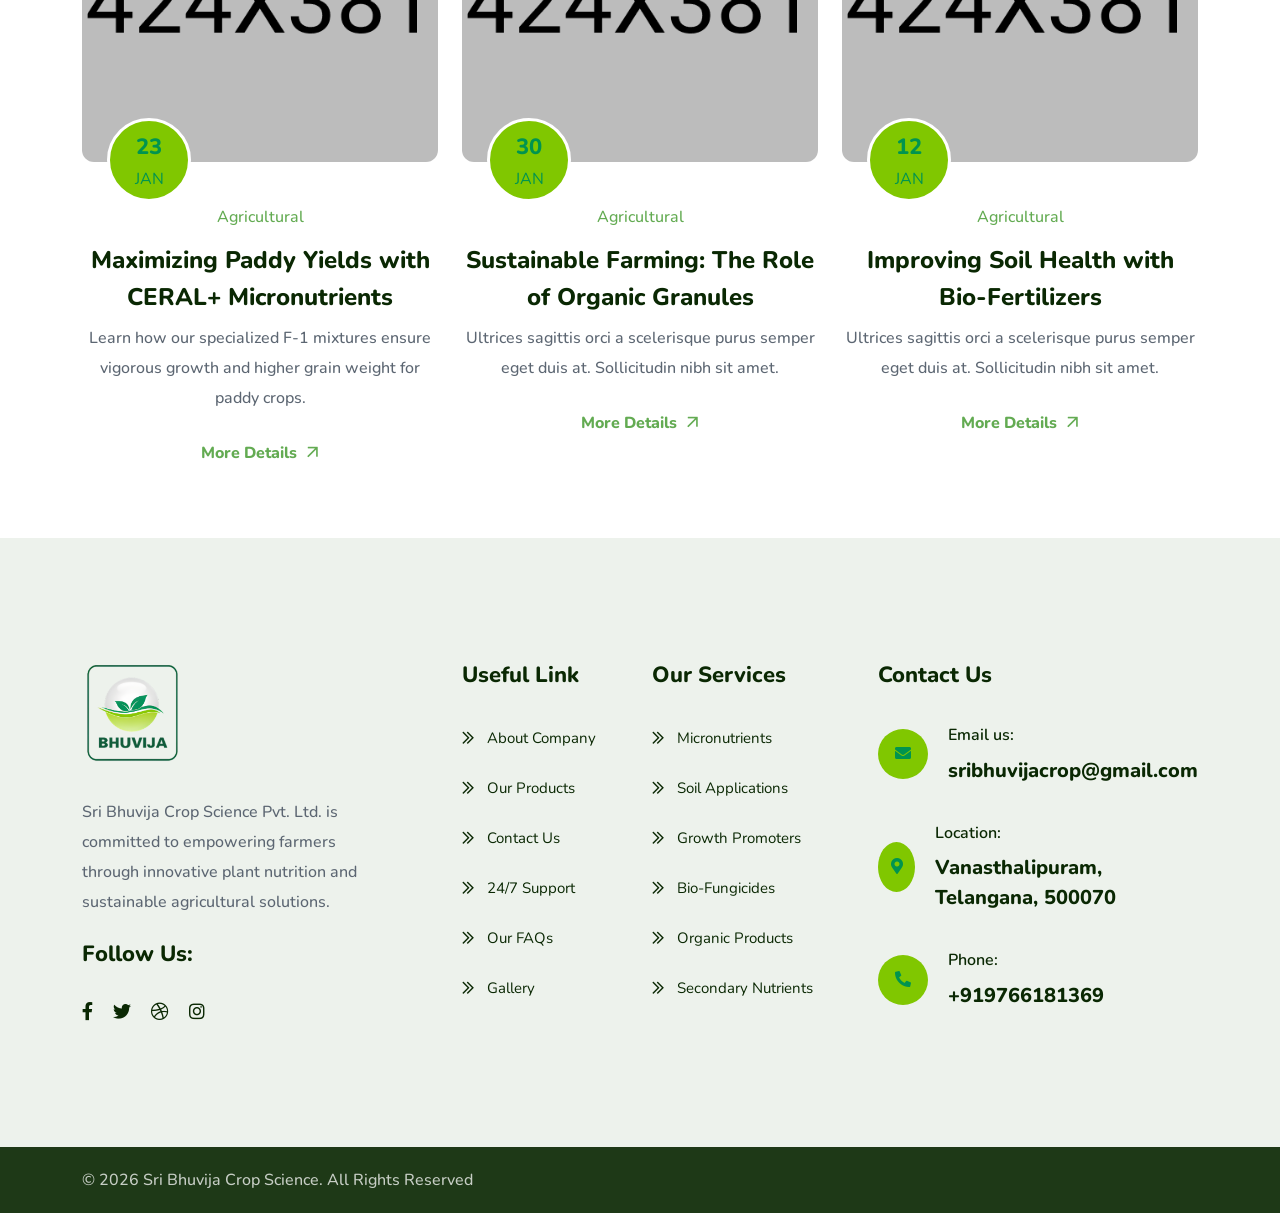
==== commit e0ef0296: "pp" ====
--- a/index.html
+++ b/index.html
@@ -157,8 +157,8 @@
                         <div class="main-menu">
                             <nav id="mobile-menu">
                                 <ul>
-                                    <li class="menu-thumb">
-                                        <a href="javascript:void(0)">
+                                    <li class="active">
+                                        <a href="index.html">
                                             Home
                                         </a>
 
--- a/assets/css/main.css
+++ b/assets/css/main.css
@@ -1469,6 +1469,10 @@
   color: var(--theme-color) !important;
 }
 
+.header-main .main-menu ul li.active a {
+  color: var(--theme-color) !important;
+}
+
 .header-main .main-menu ul li .submenu {
   position: absolute;
   top: 100%;
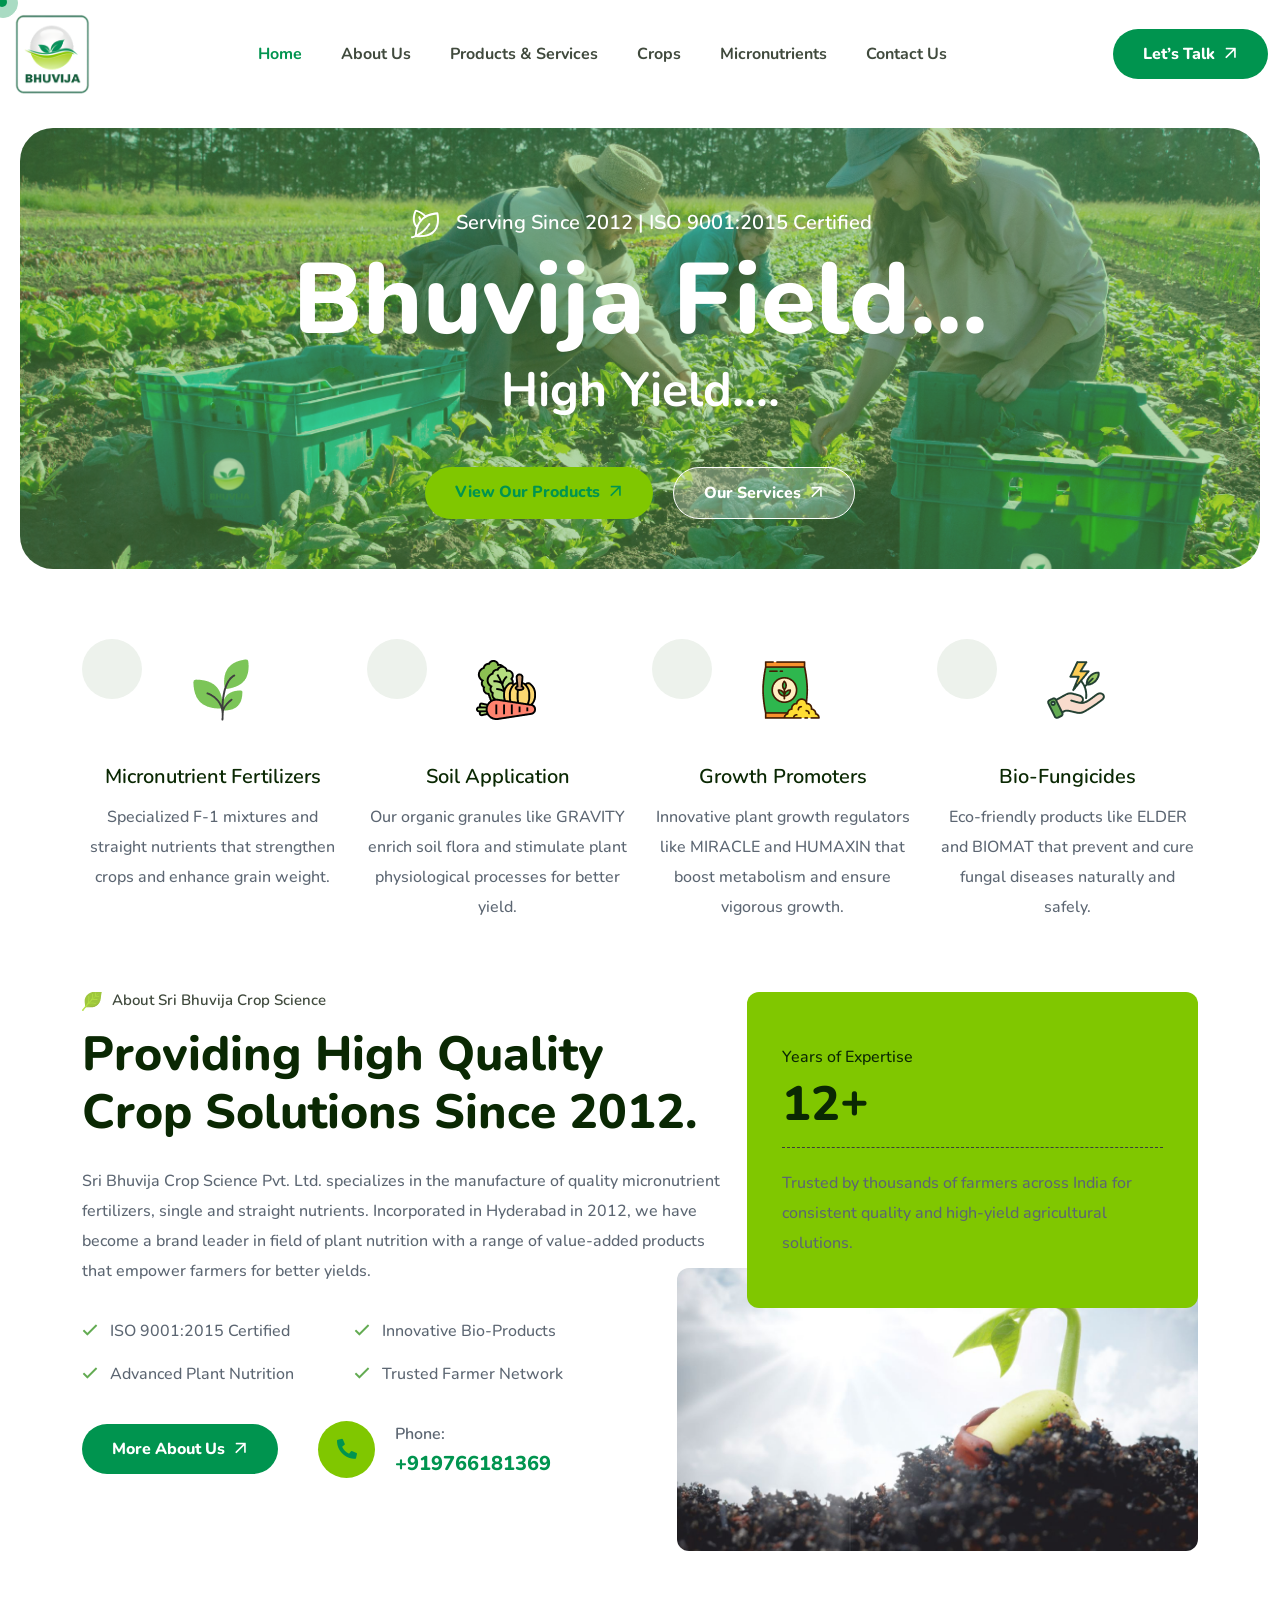
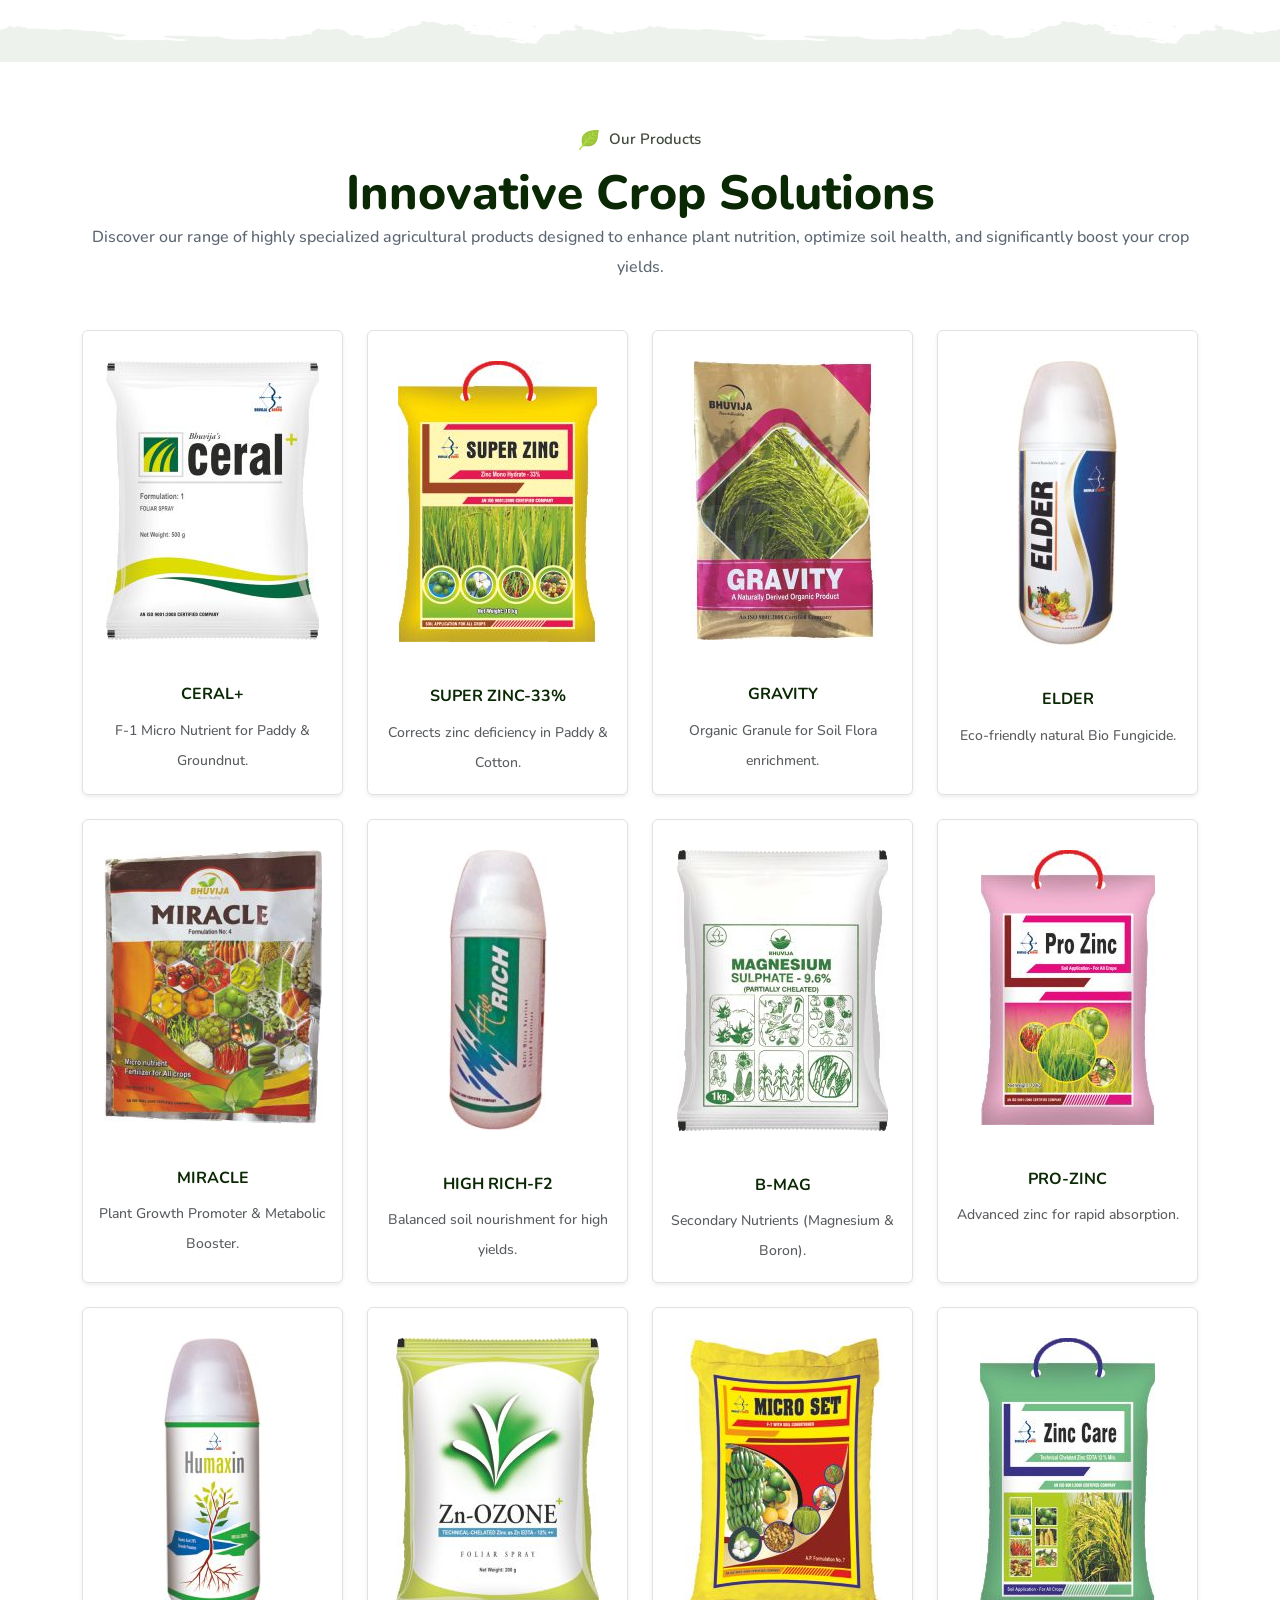
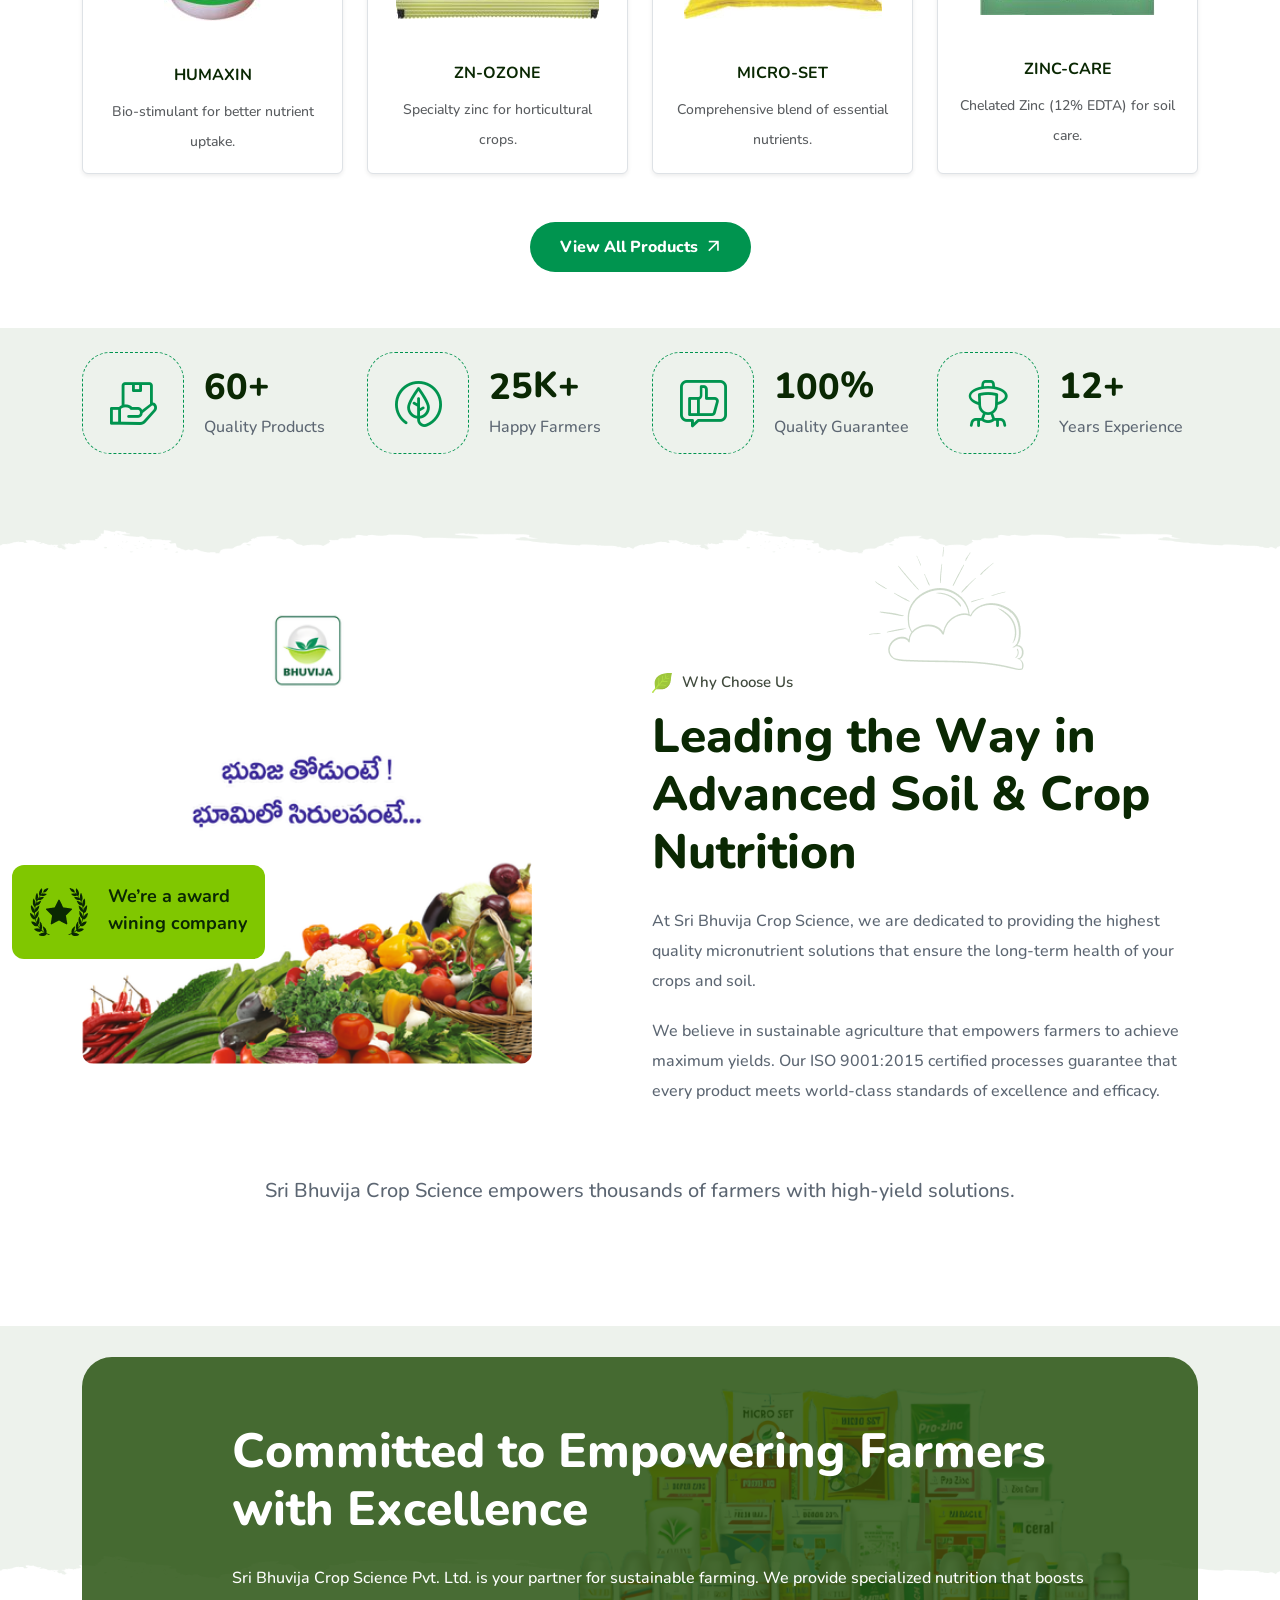
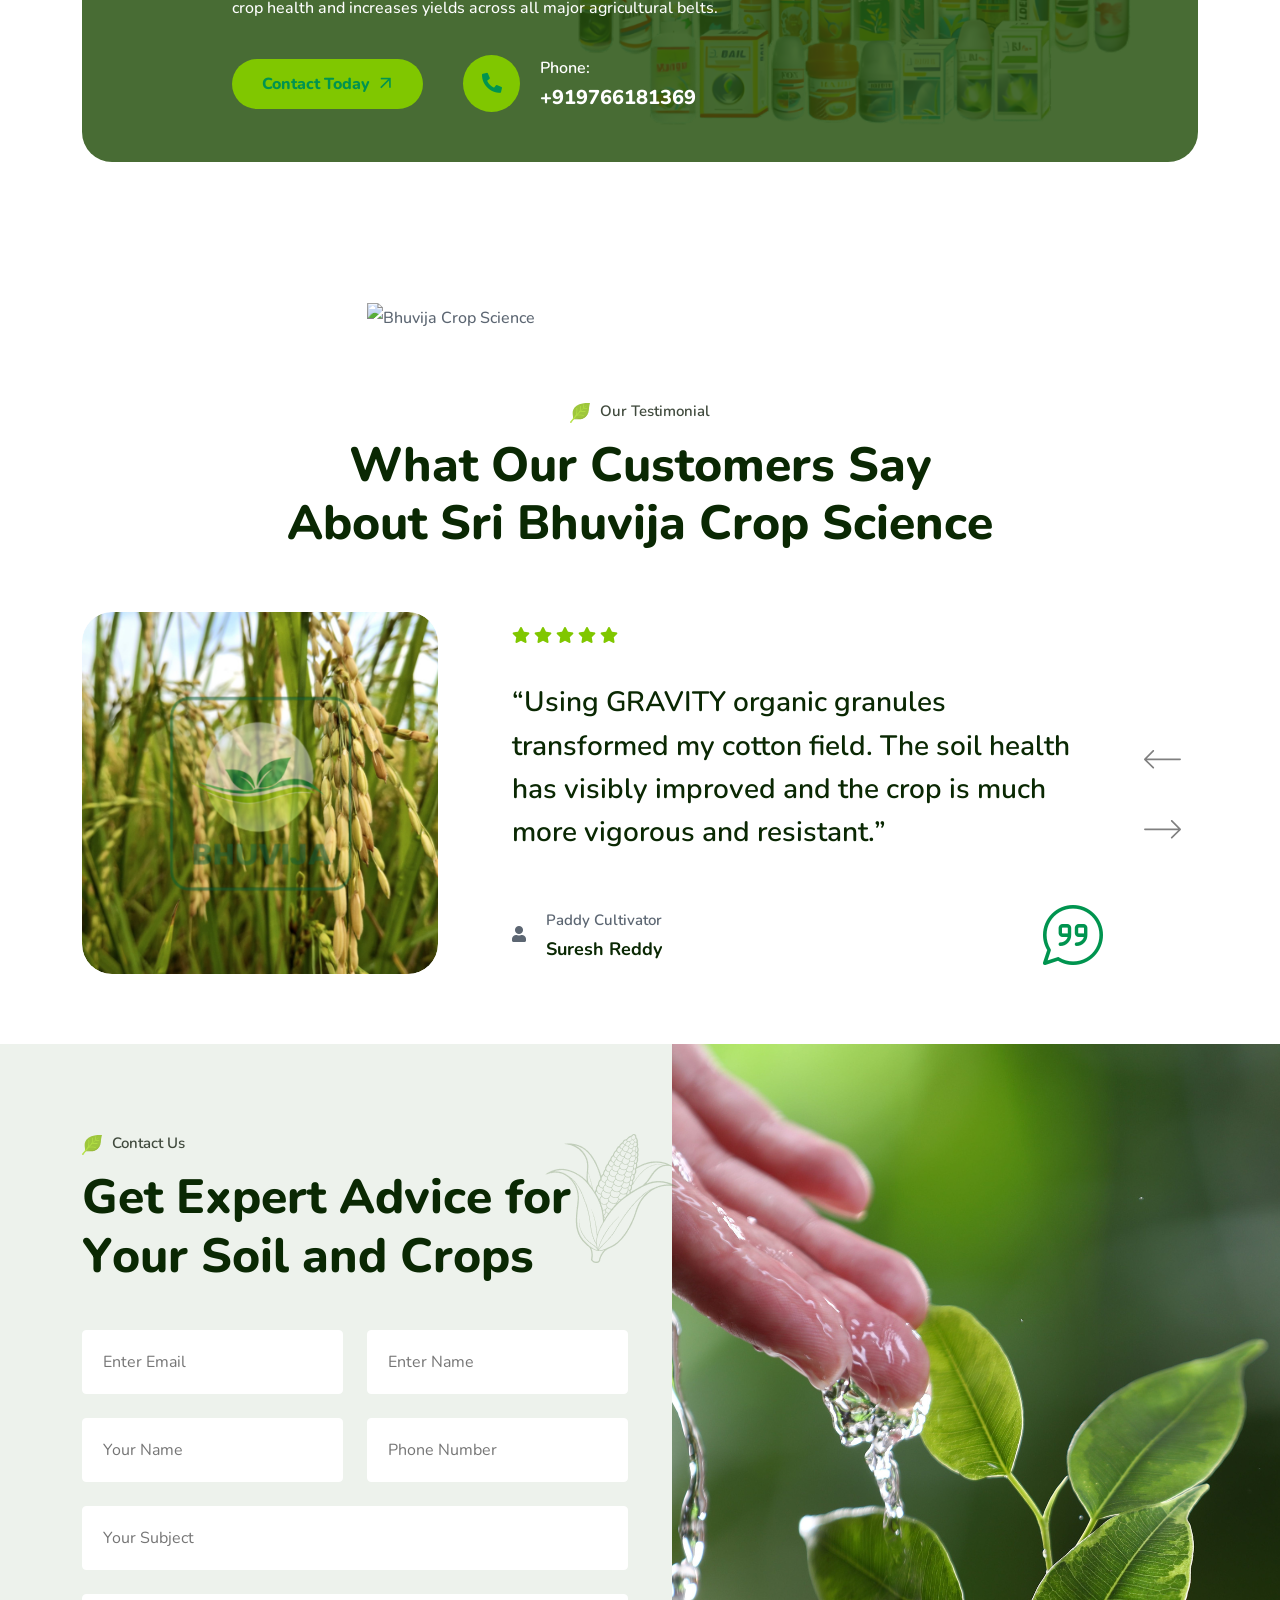
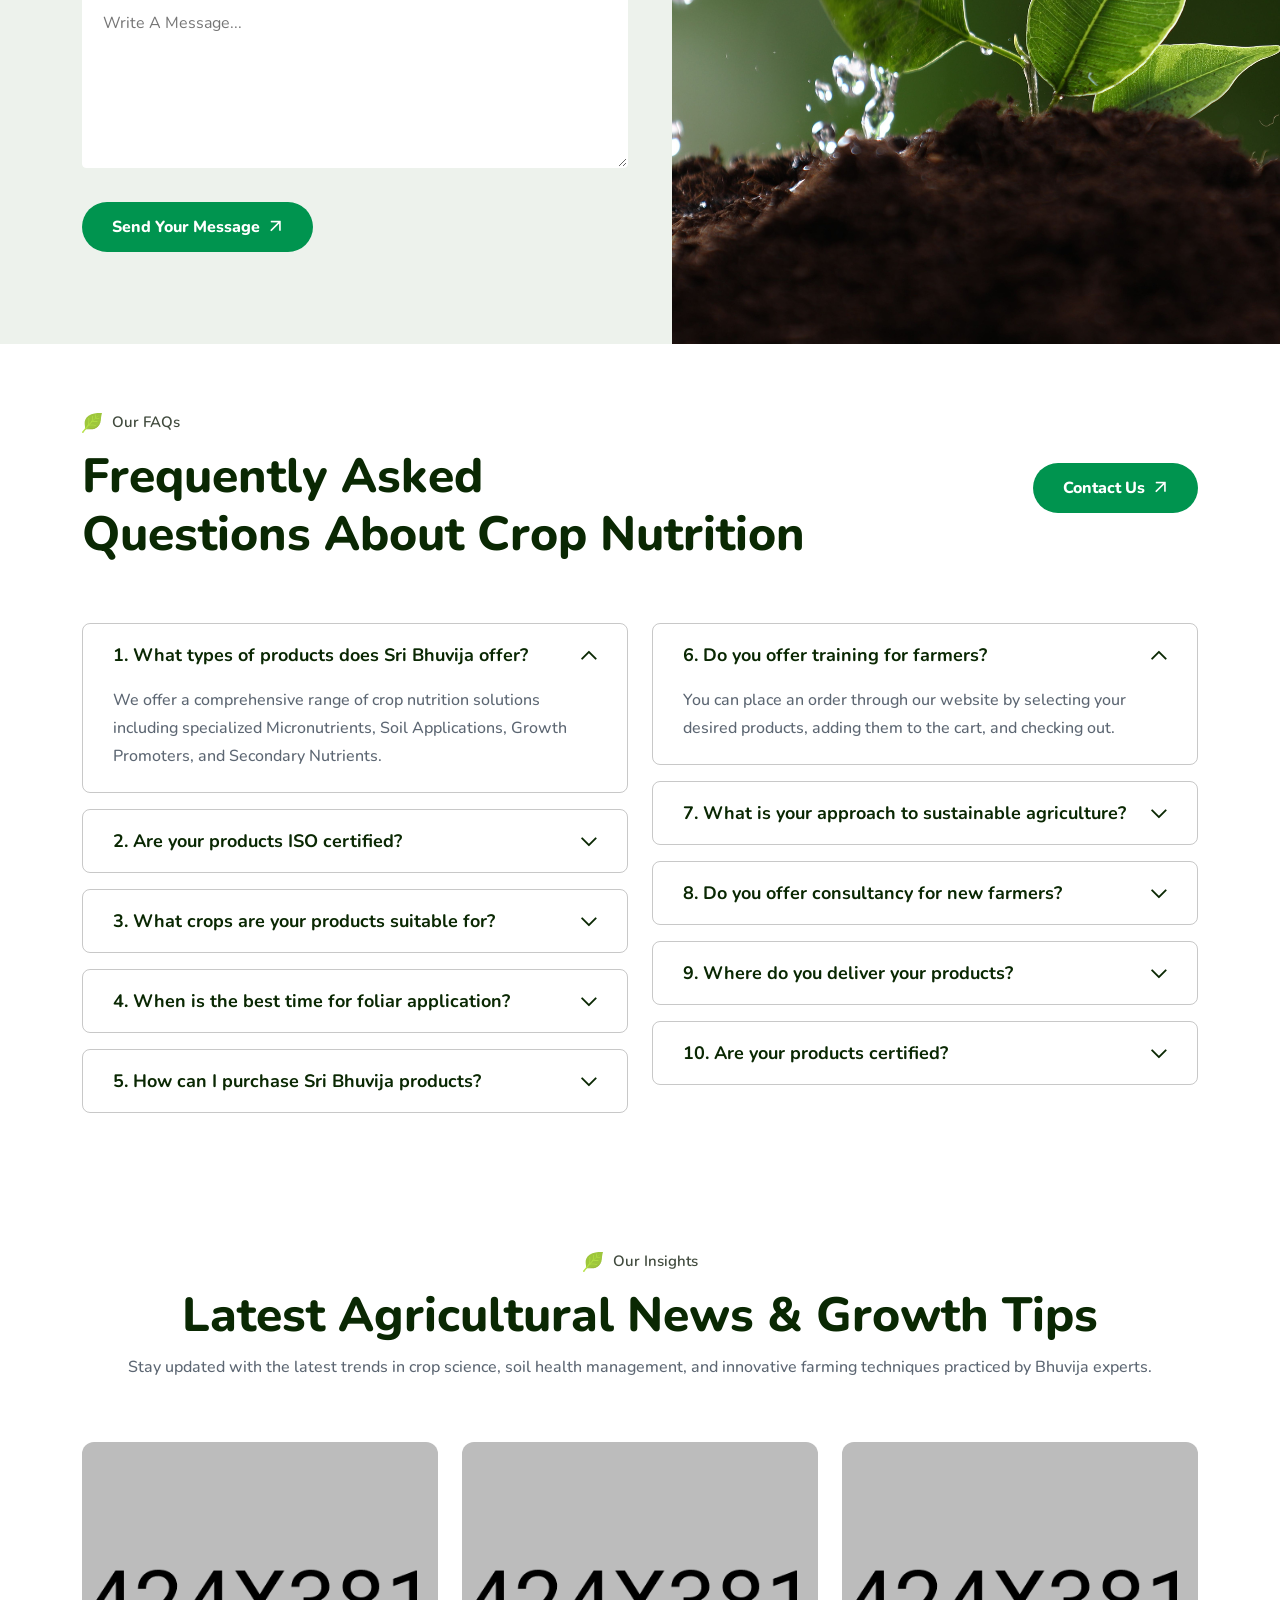
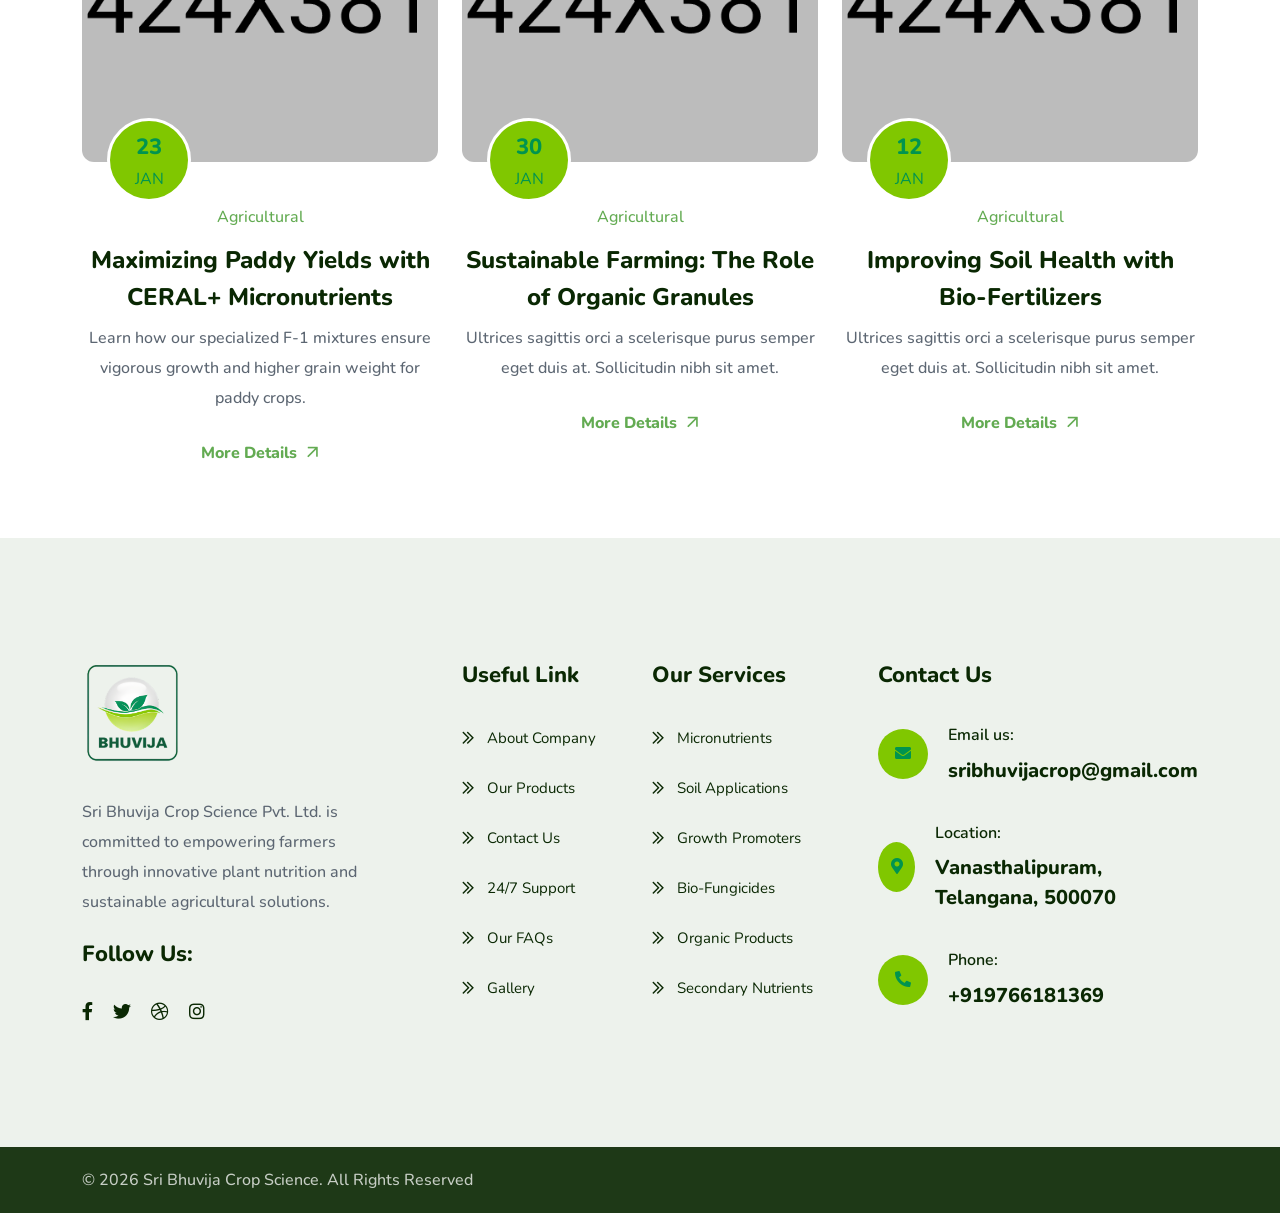
==== commit 7b097d5e: "pp" ====
--- a/index.html
+++ b/index.html
@@ -847,7 +847,7 @@
                                         <div class="client-info-area">
                                             <div class="client-info">
                                                 <div class="client-image">
-                                                    <img src="assets/img/home-1/testimonial/client-image.png" alt="img">
+                                                    <i class="fa fa-user"></i>
                                                 </div>
                                                 <div class="content">
                                                     <p>Progressive Farmer</p>
@@ -876,7 +876,7 @@
                                         <div class="client-info-area">
                                             <div class="client-info">
                                                 <div class="client-image">
-                                                    <img src="assets/img/home-1/testimonial/client-image.png" alt="img">
+                                                    <i class="fa fa-user"></i>
                                                 </div>
                                                 <div class="content">
                                                     <p>Paddy Cultivator</p>
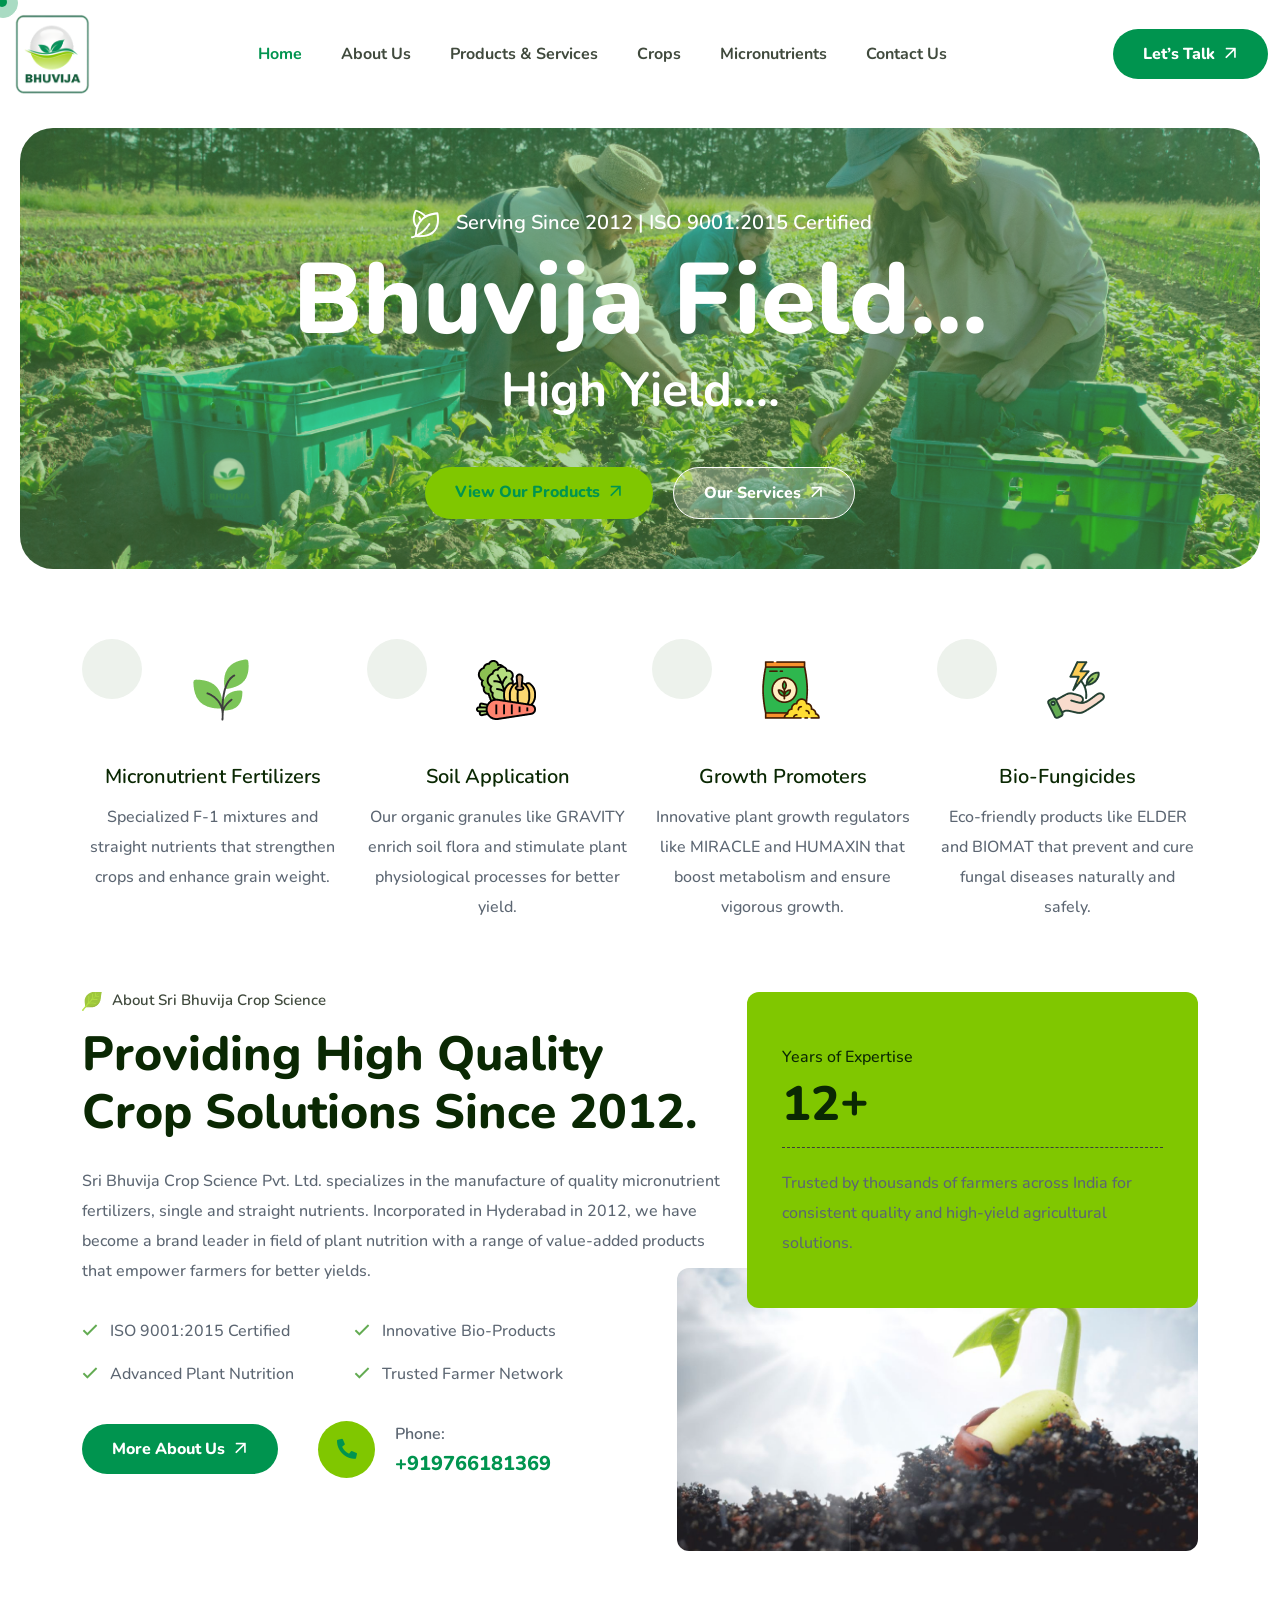
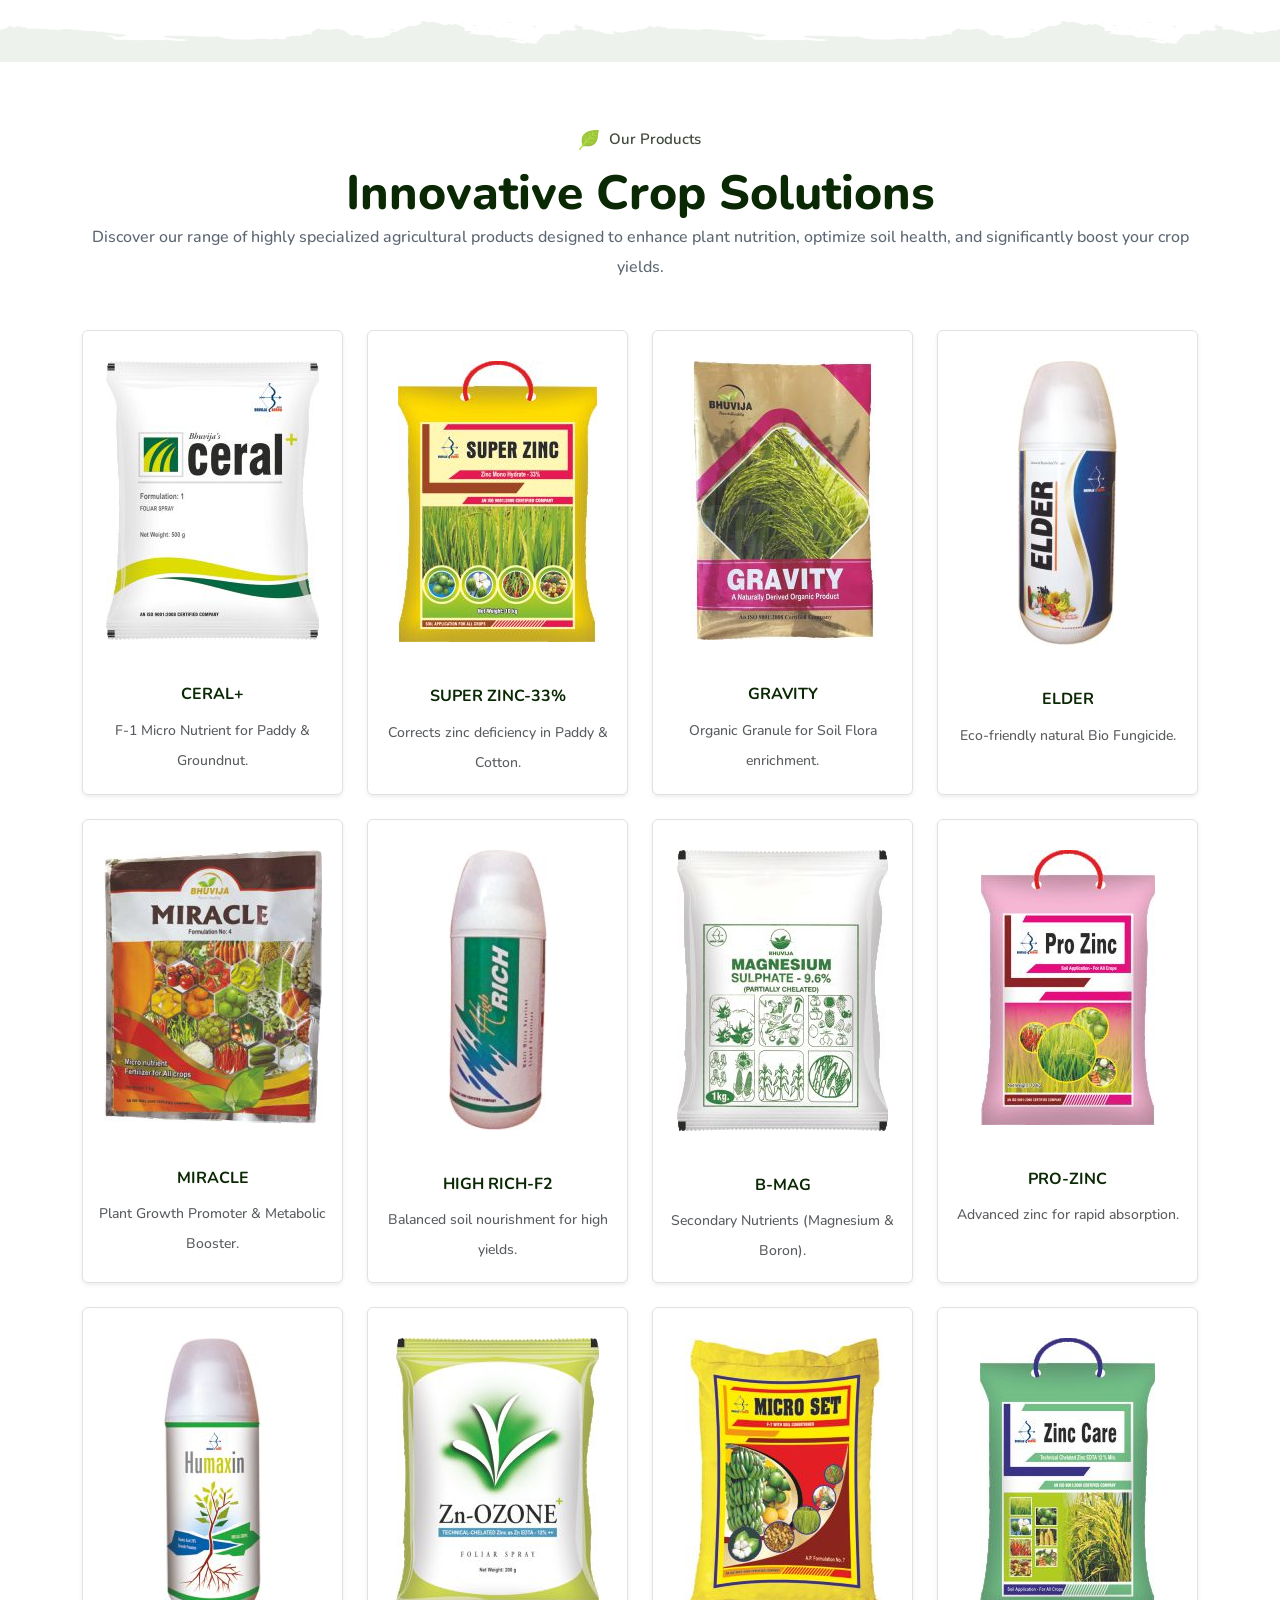
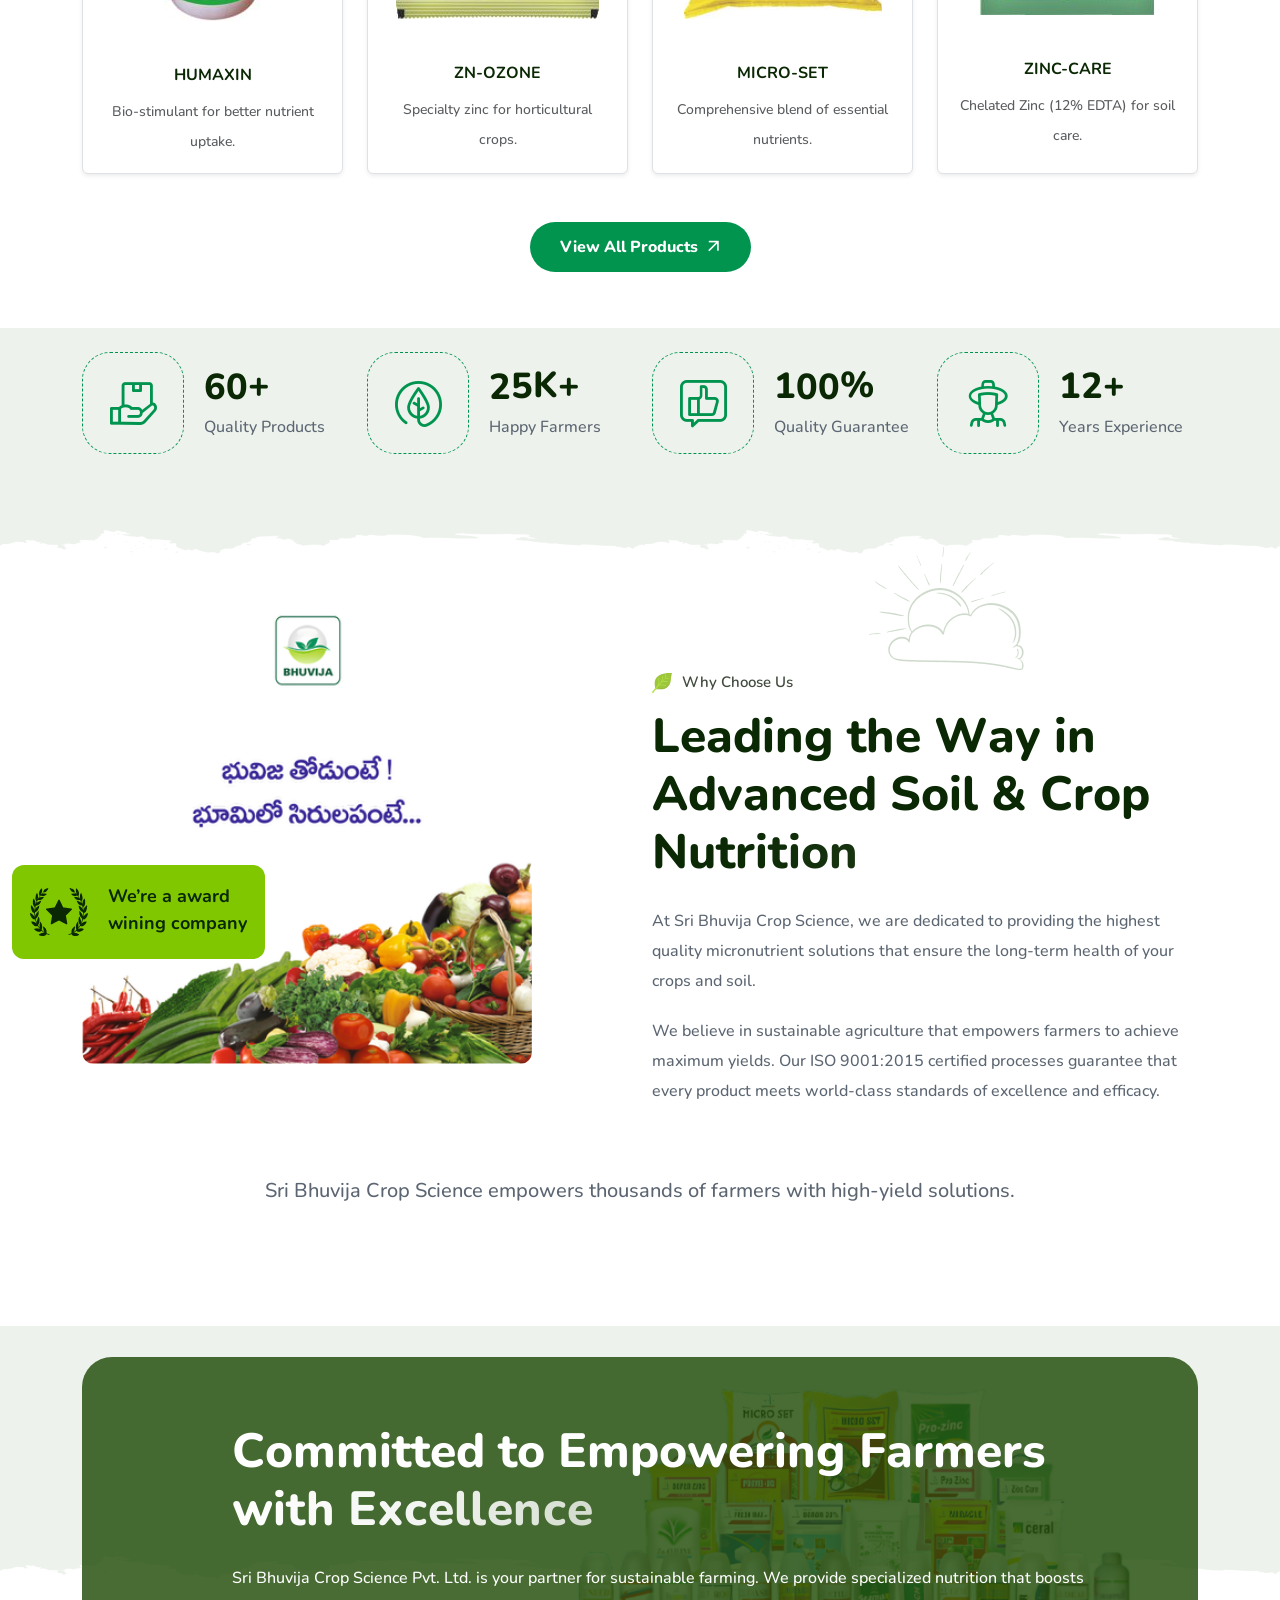
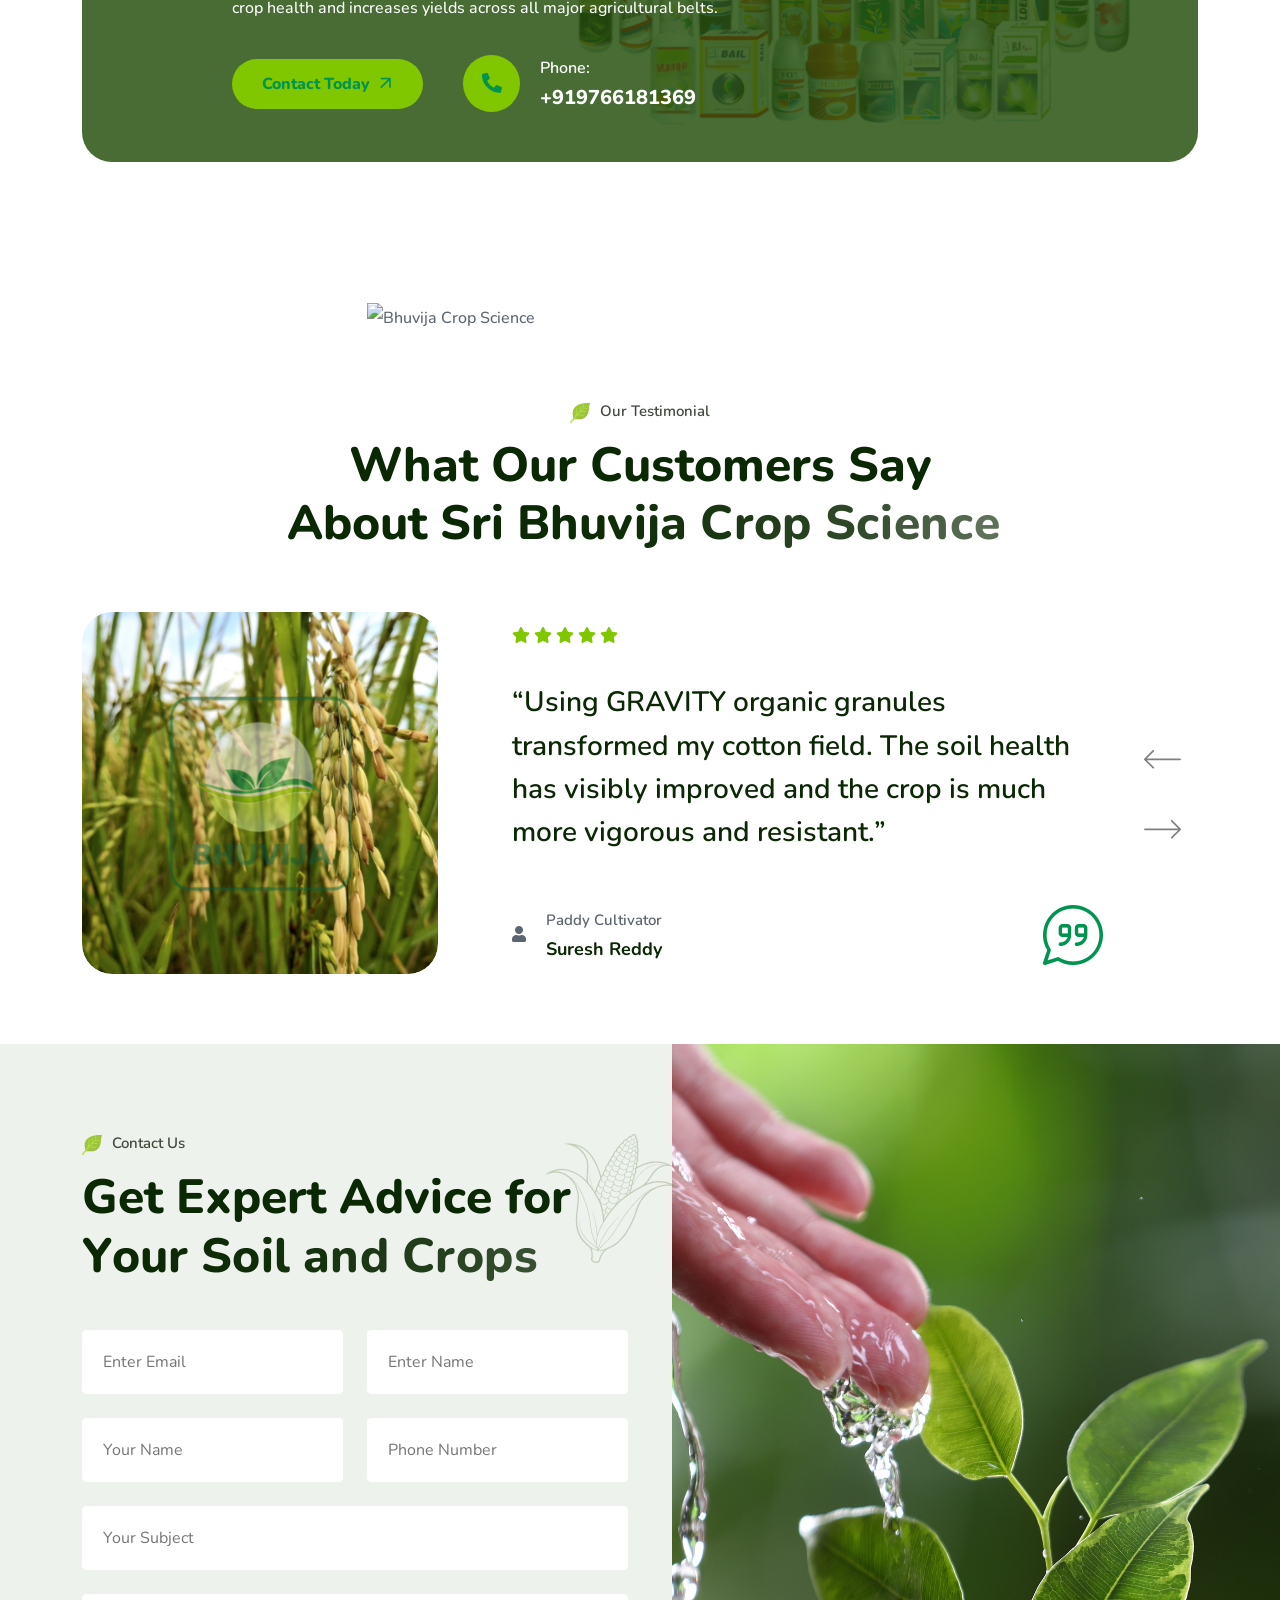
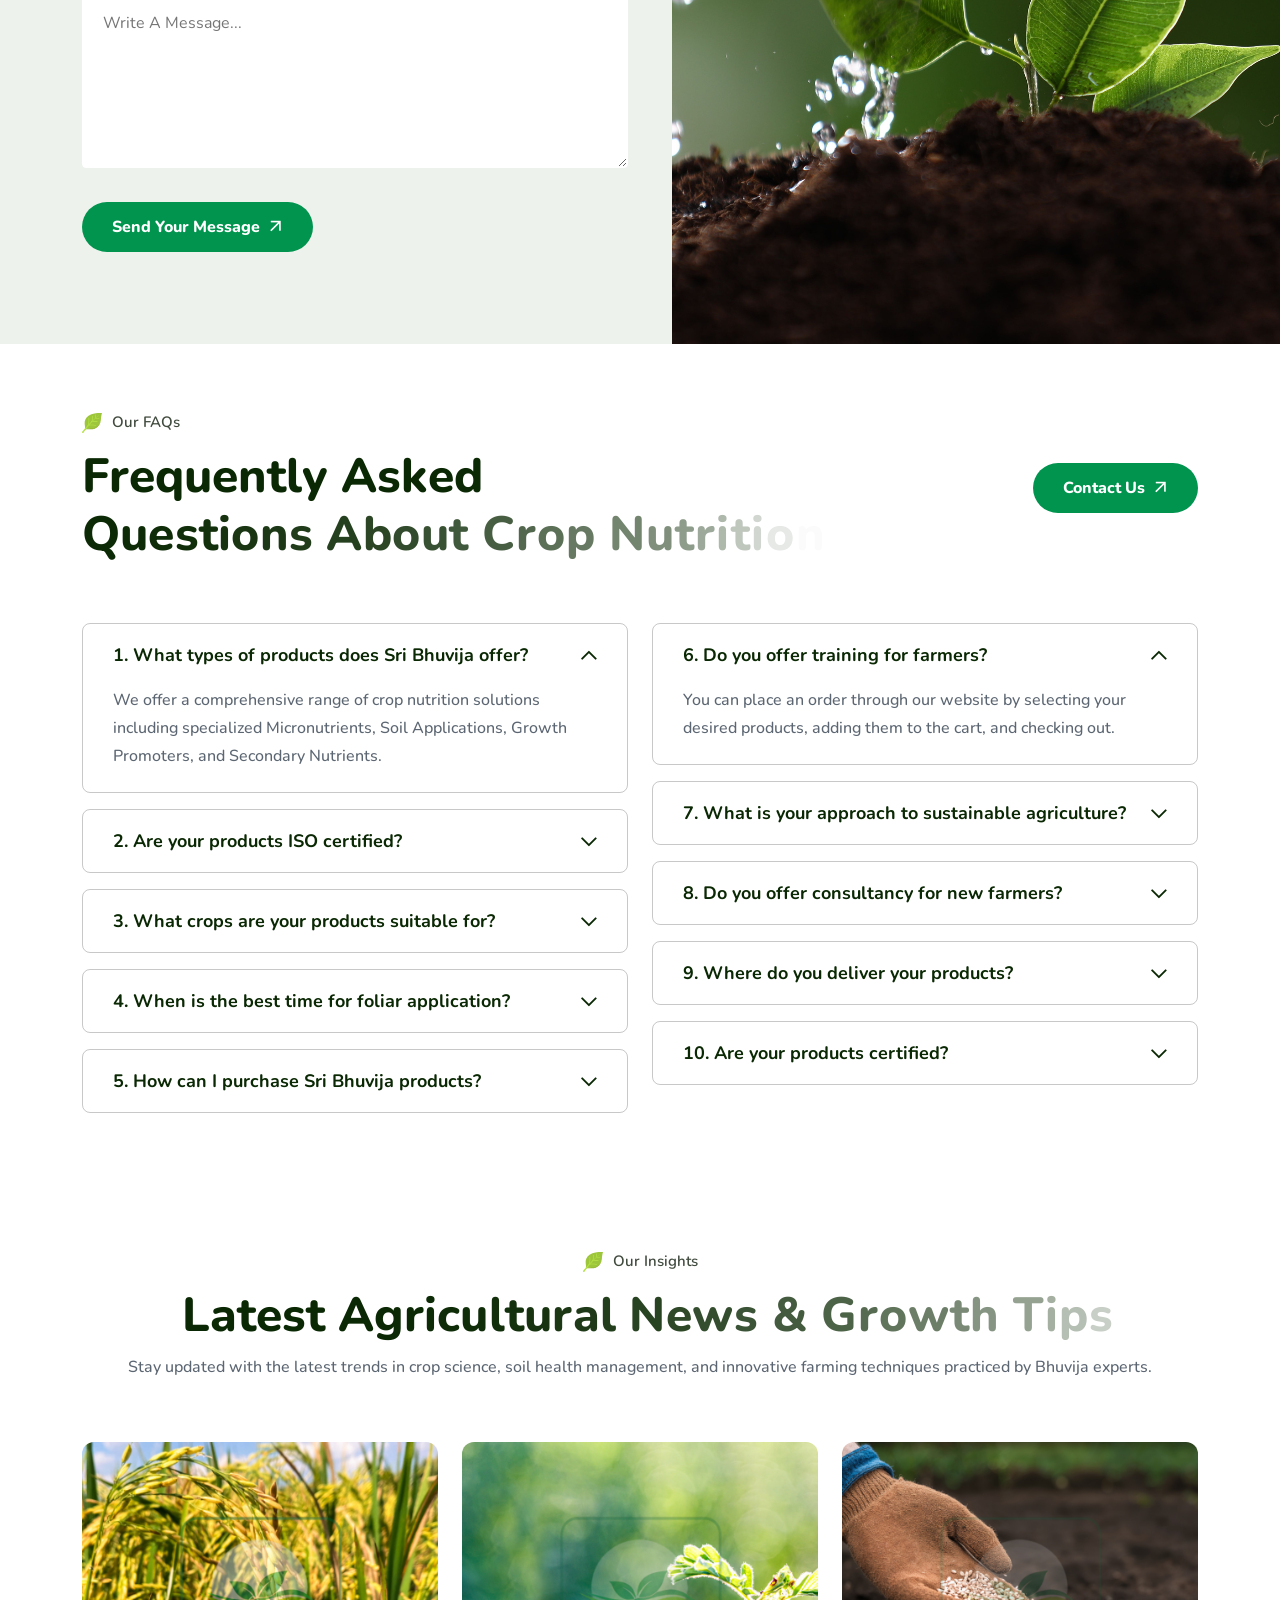
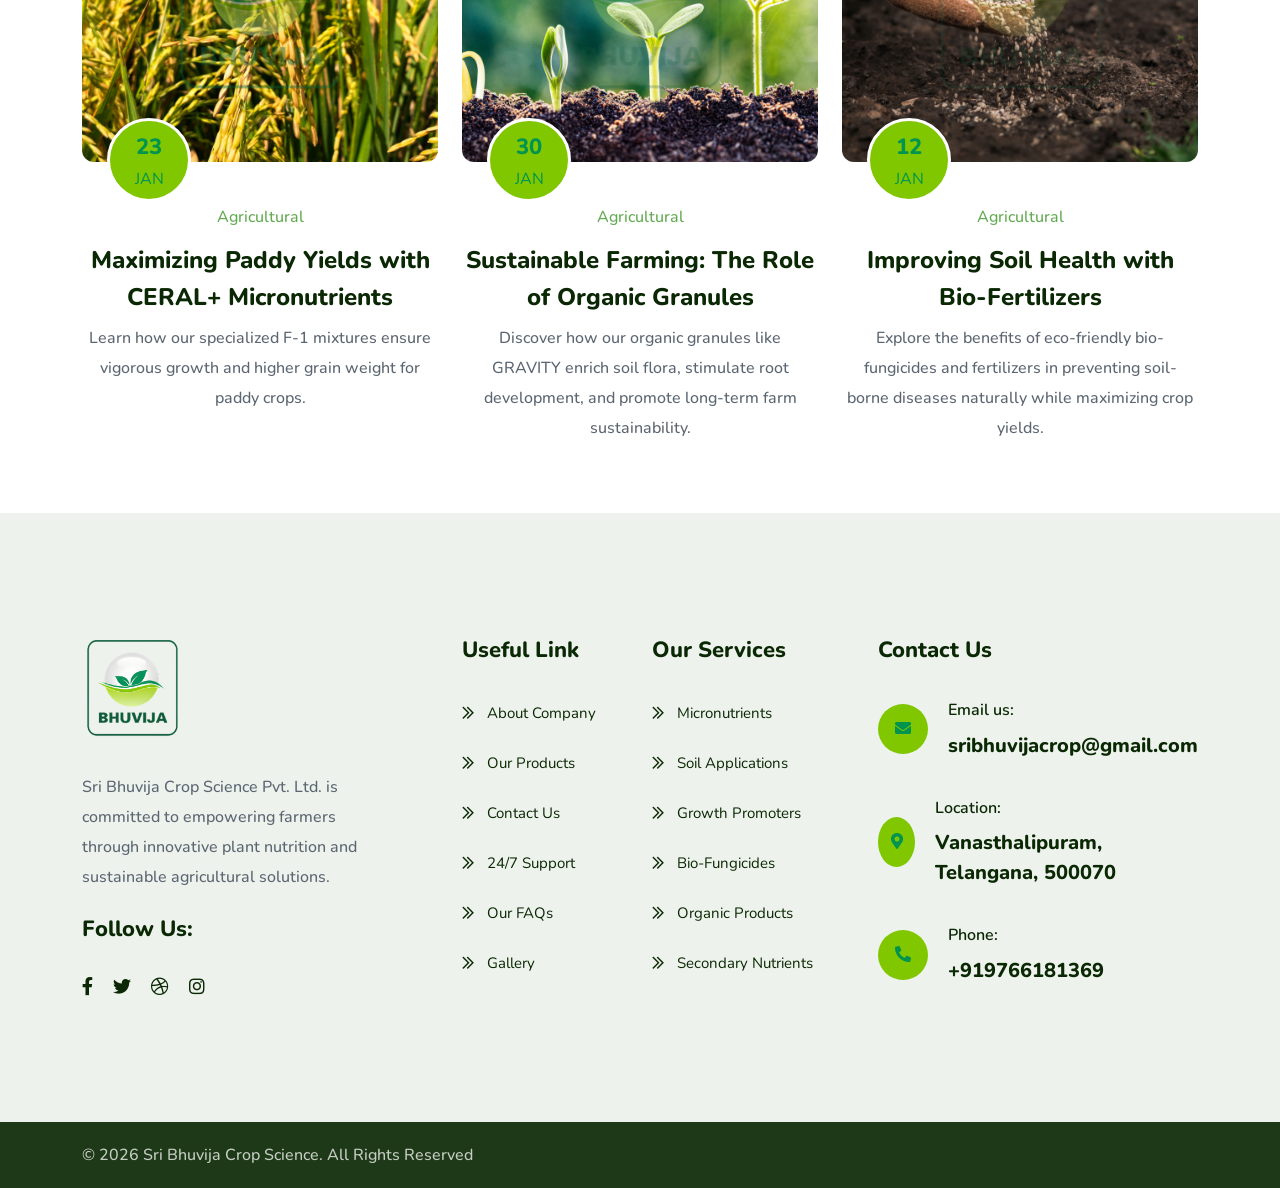
==== commit 067cb50c: "feat: update news section images and content and remove detail page links" ====
--- a/index.html
+++ b/index.html
@@ -1198,7 +1198,7 @@
                 <div class="col-xl-4 col-lg-6 col-md-6 wow fadeInUp" data-wow-delay=".3s">
                     <div class="news-box-items">
                         <div class="news-image">
-                            <img src="assets/img/home-1/news/news-01.jpg" alt="img">
+                            <img src="assets/img/news/news1.png" alt="img">
                             <div class="post-date">
                                 <h4>23</h4>
                                 <p>JAN</p>
@@ -1206,21 +1206,19 @@
                         </div>
                         <div class="news-content">
                             <span>Agricultural</span>
-                            <h3><a href="news-details.html">Maximizing Paddy Yields with CERAL+ Micronutrients</a>
+                            <h3><a href="#">Maximizing Paddy Yields with CERAL+ Micronutrients</a>
                             </h3>
                             <p>
                                 Learn how our specialized F-1 mixtures ensure vigorous growth and higher grain weight
                                 for paddy crops.
                             </p>
-                            <a href="news-details.html" class="link-btn">More Details <i
-                                    class="far fa-arrow-right"></i></a>
                         </div>
                     </div>
                 </div>
                 <div class="col-xl-4 col-lg-6 col-md-6 wow fadeInUp" data-wow-delay=".5s">
                     <div class="news-box-items">
                         <div class="news-image">
-                            <img src="assets/img/home-1/news/news-02.jpg" alt="img">
+                            <img src="assets/img/news/news2.png" alt="img">
                             <div class="post-date">
                                 <h4>30</h4>
                                 <p>JAN</p>
@@ -1228,20 +1226,18 @@
                         </div>
                         <div class="news-content">
                             <span>Agricultural</span>
-                            <h3><a href="news-details.html">Sustainable Farming: The Role of Organic Granules</a></h3>
+                            <h3><a href="#">Sustainable Farming: The Role of Organic Granules</a></h3>
                             <p>
-                                Ultrices sagittis orci a scelerisque purus semper eget duis at. Sollicitudin nibh sit
-                                amet.
+                                Discover how our organic granules like GRAVITY enrich soil flora, stimulate root
+                                development, and promote long-term farm sustainability.
                             </p>
-                            <a href="news-details.html" class="link-btn">More Details <i
-                                    class="far fa-arrow-right"></i></a>
                         </div>
                     </div>
                 </div>
                 <div class="col-xl-4 col-lg-6 col-md-6 wow fadeInUp" data-wow-delay=".7s">
                     <div class="news-box-items">
                         <div class="news-image">
-                            <img src="assets/img/home-1/news/news-03.jpg" alt="img">
+                            <img src="assets/img/news/news3.png" alt="img">
                             <div class="post-date">
                                 <h4>12</h4>
                                 <p>JAN</p>
@@ -1249,13 +1245,11 @@
                         </div>
                         <div class="news-content">
                             <span>Agricultural</span>
-                            <h3><a href="news-details.html">Improving Soil Health with Bio-Fertilizers</a></h3>
+                            <h3><a href="#">Improving Soil Health with Bio-Fertilizers</a></h3>
                             <p>
-                                Ultrices sagittis orci a scelerisque purus semper eget duis at. Sollicitudin nibh sit
-                                amet.
+                                Explore the benefits of eco-friendly bio-fungicides and fertilizers in preventing
+                                soil-borne diseases naturally while maximizing crop yields.
                             </p>
-                            <a href="news-details.html" class="link-btn">More Details <i
-                                    class="far fa-arrow-right"></i></a>
                         </div>
                     </div>
                 </div>
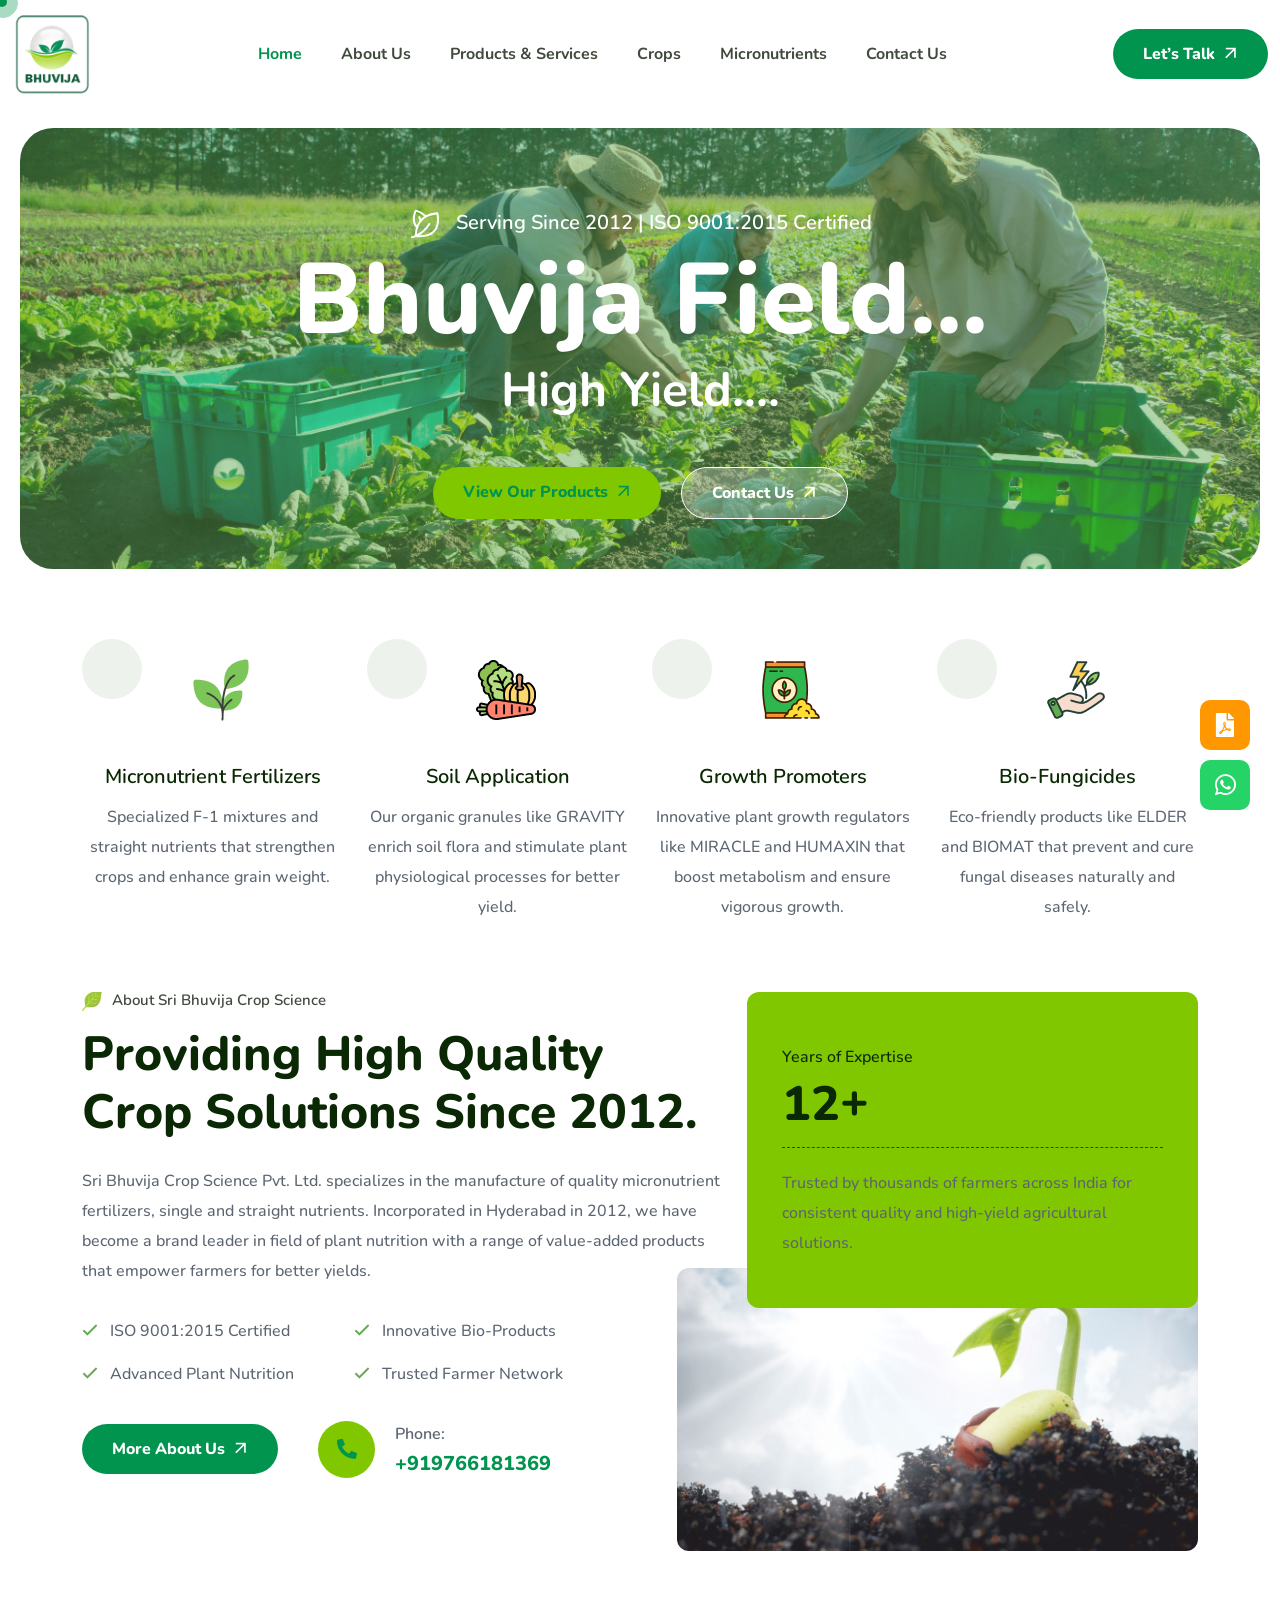
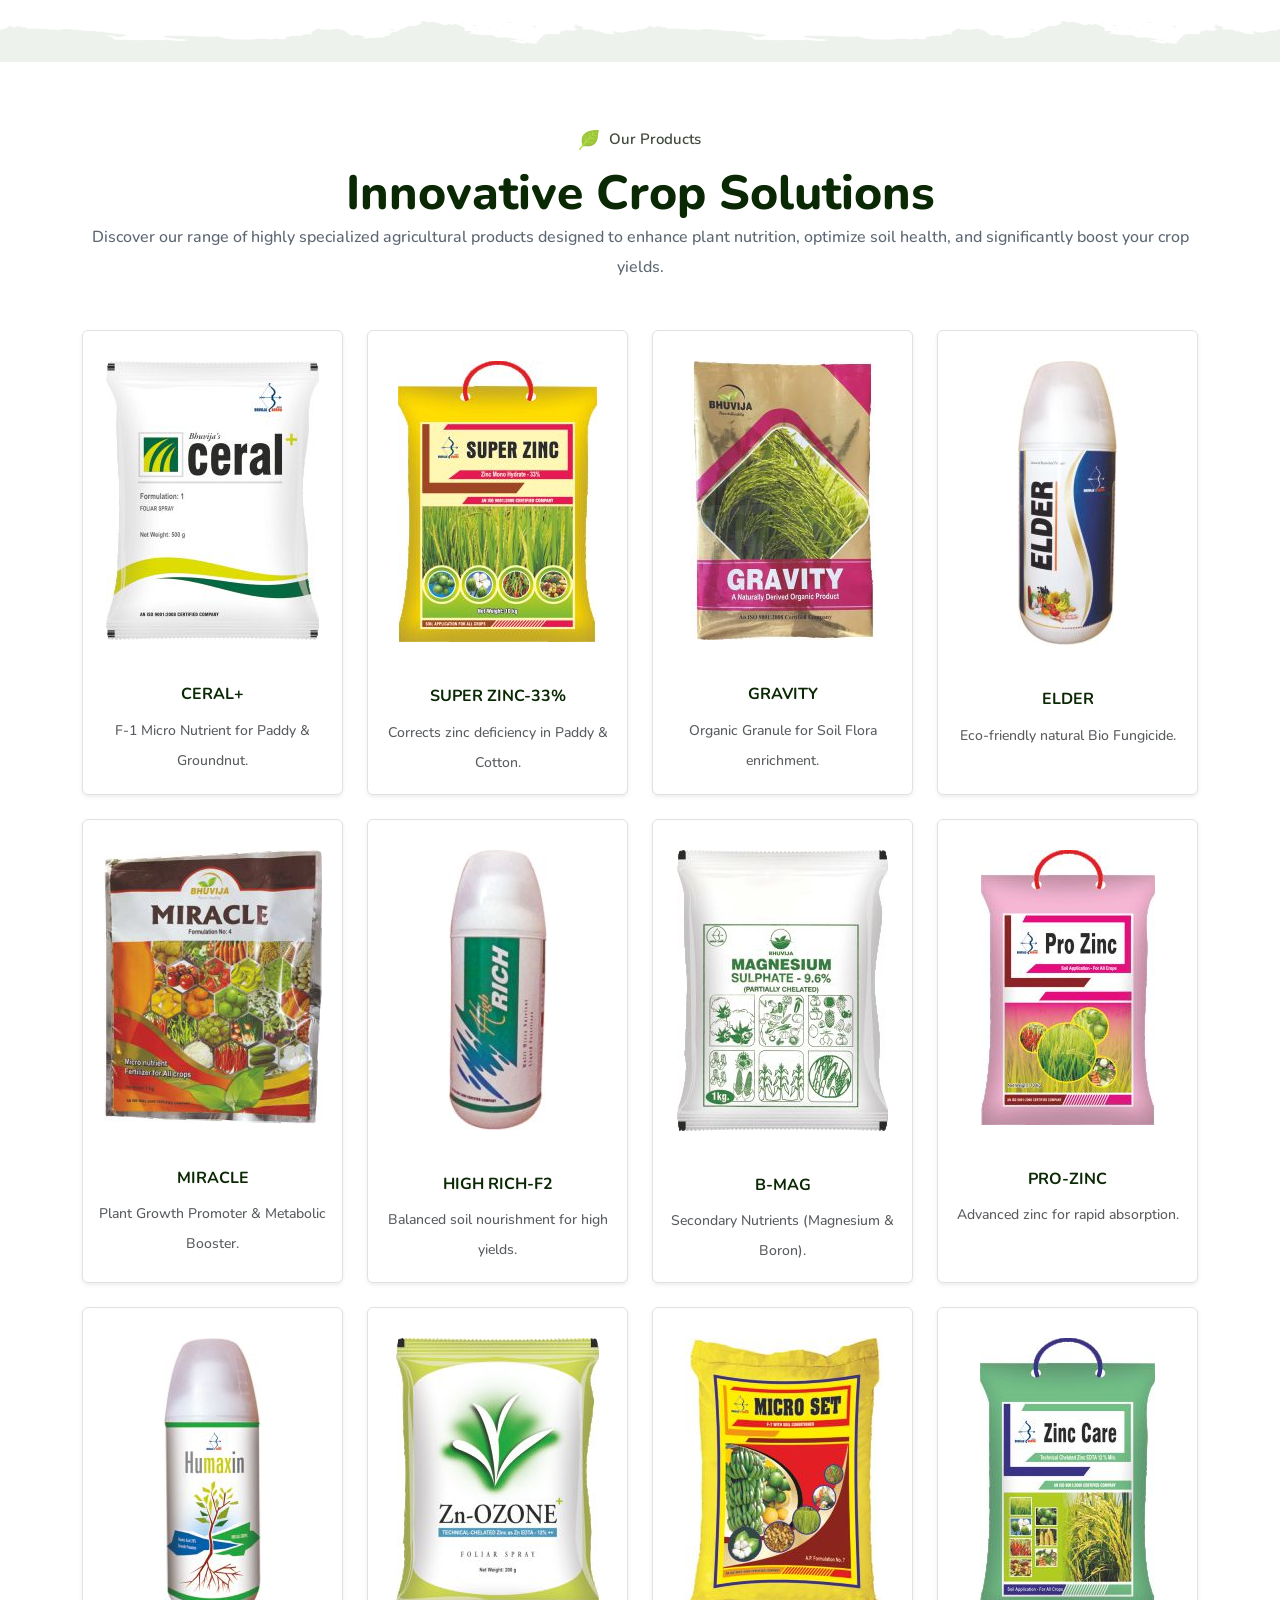
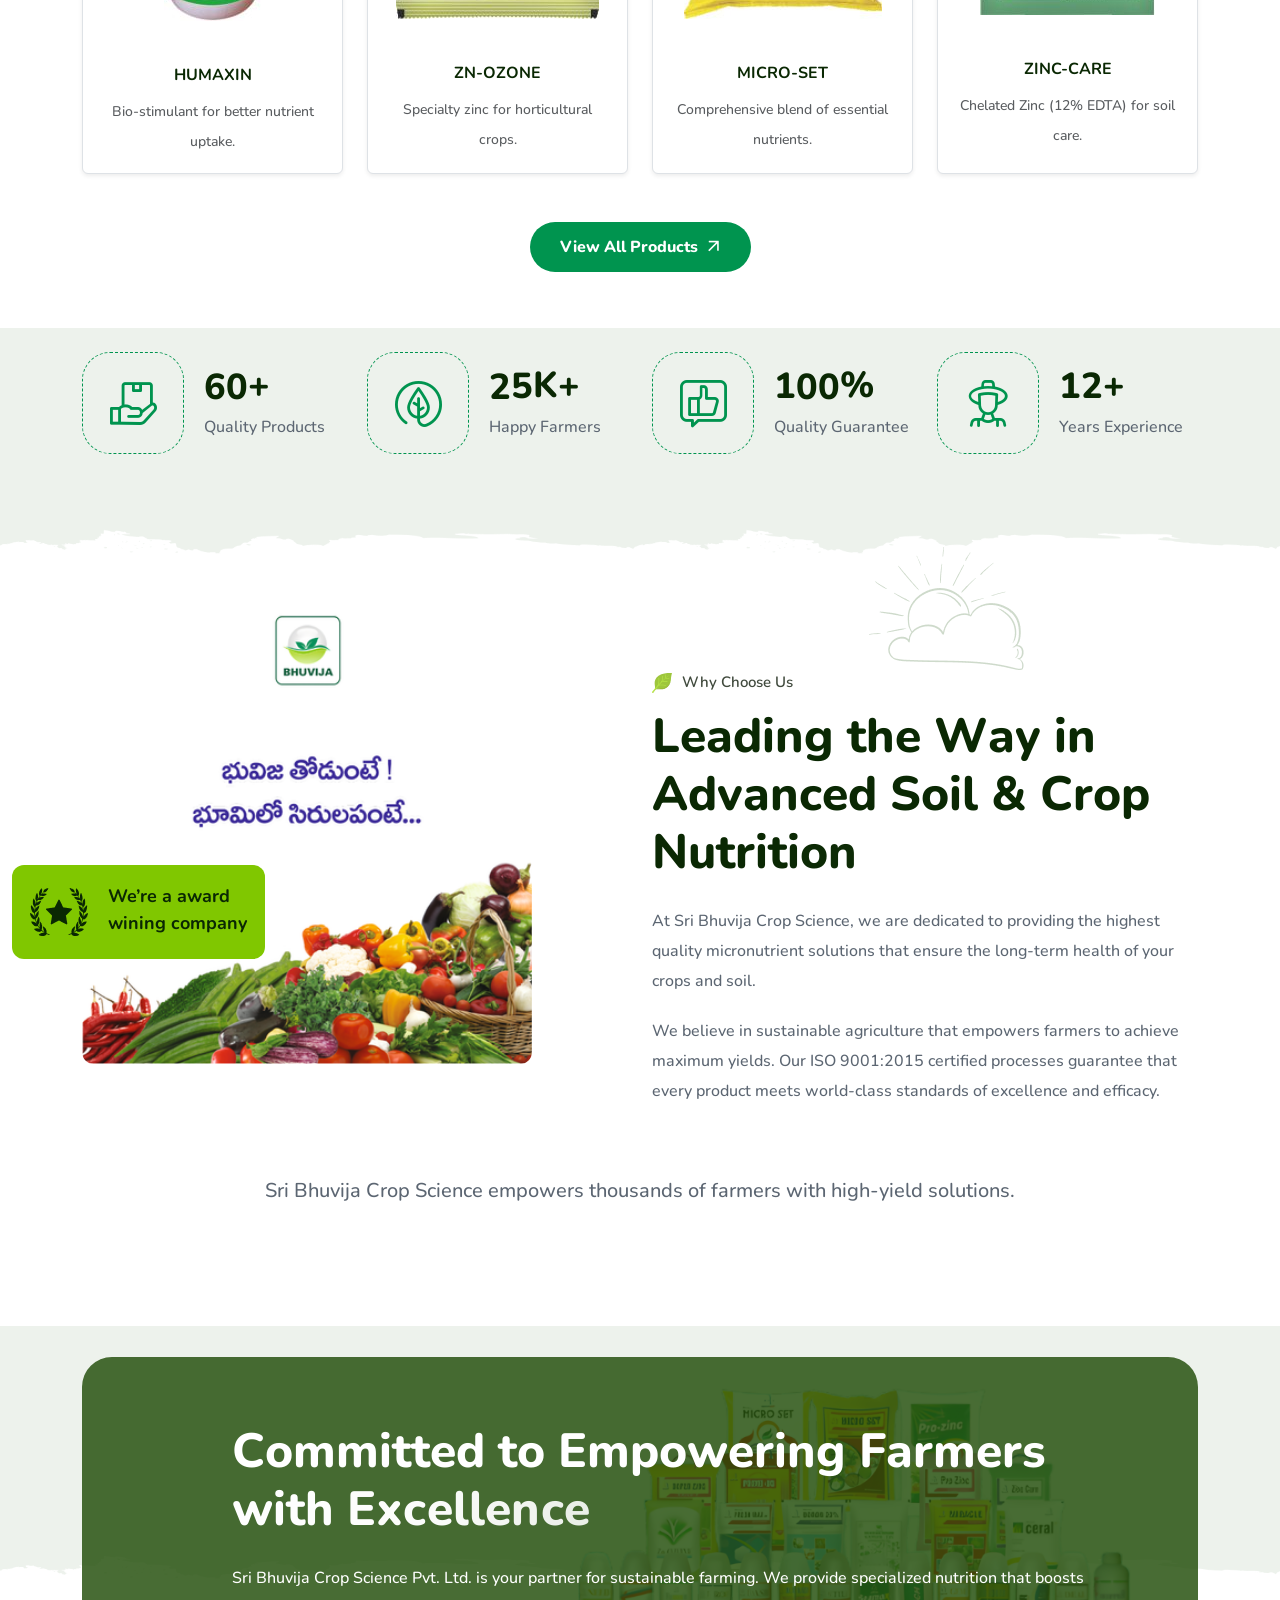
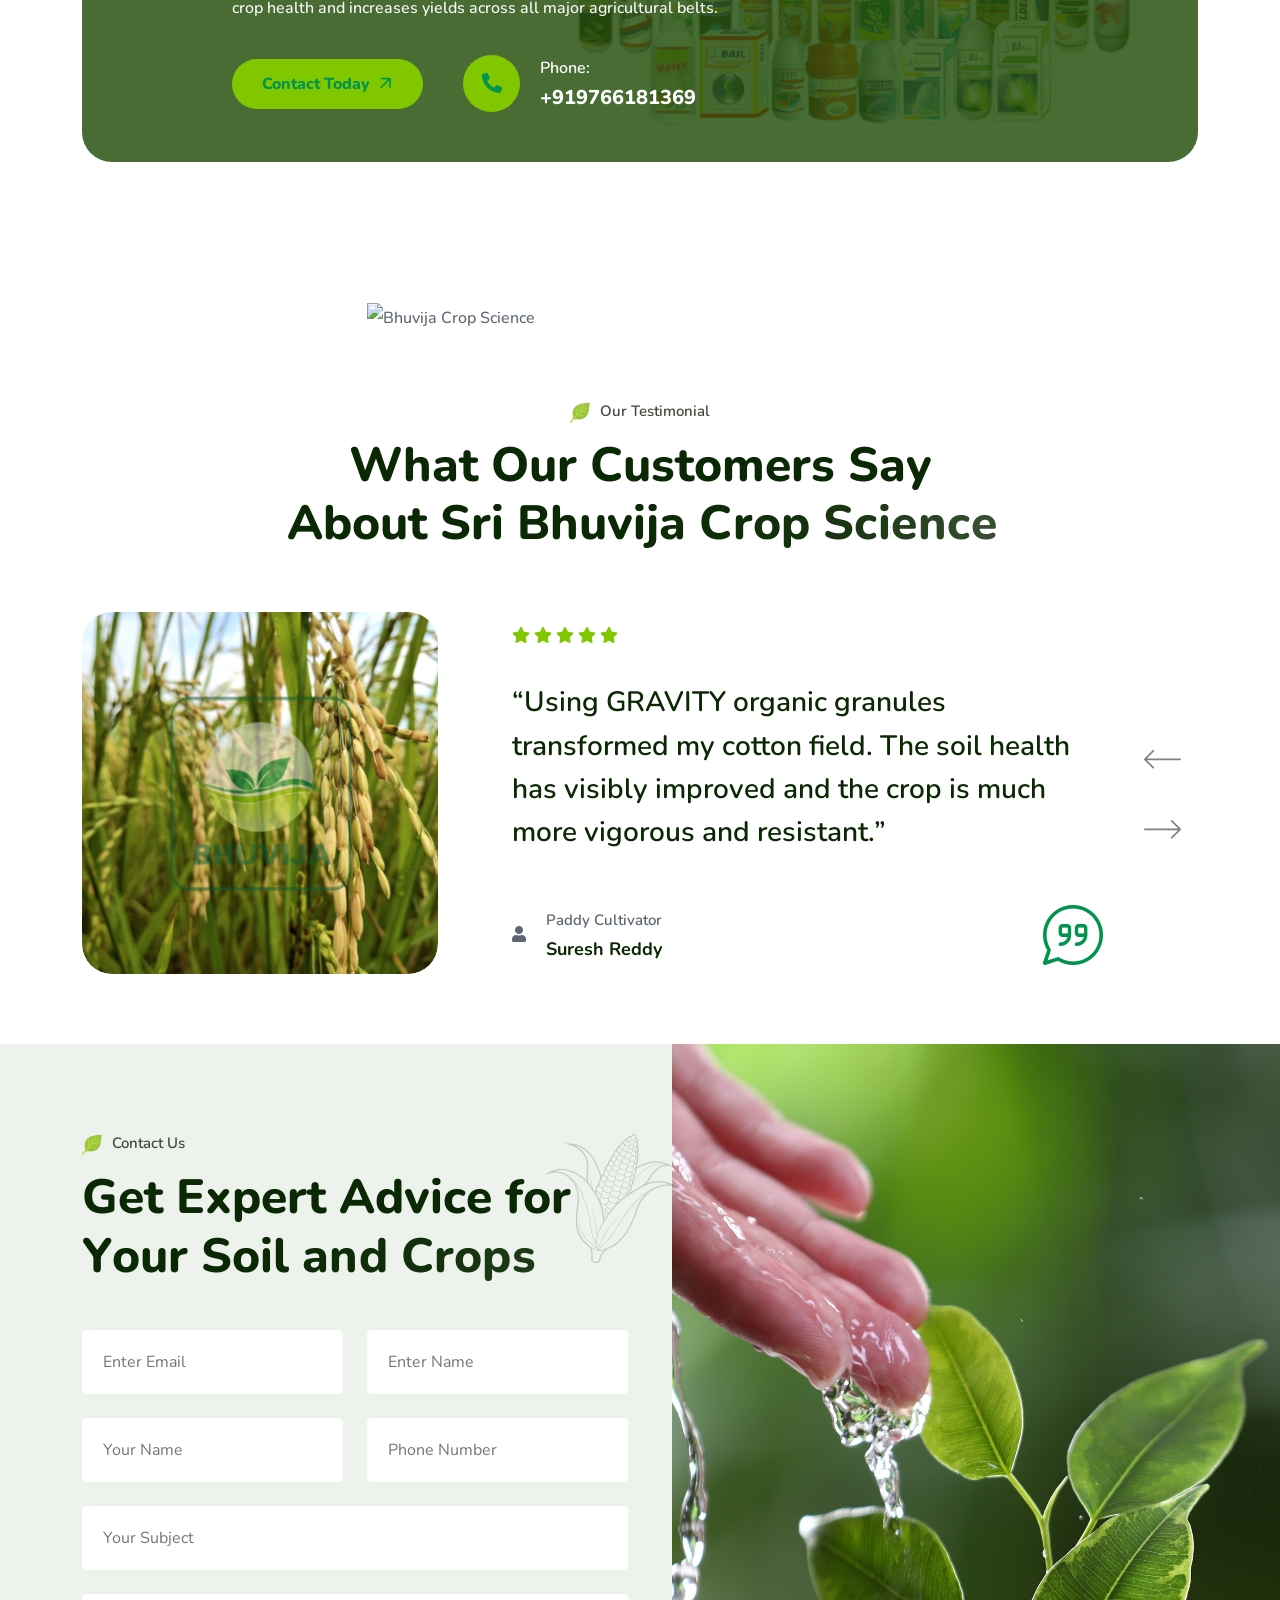
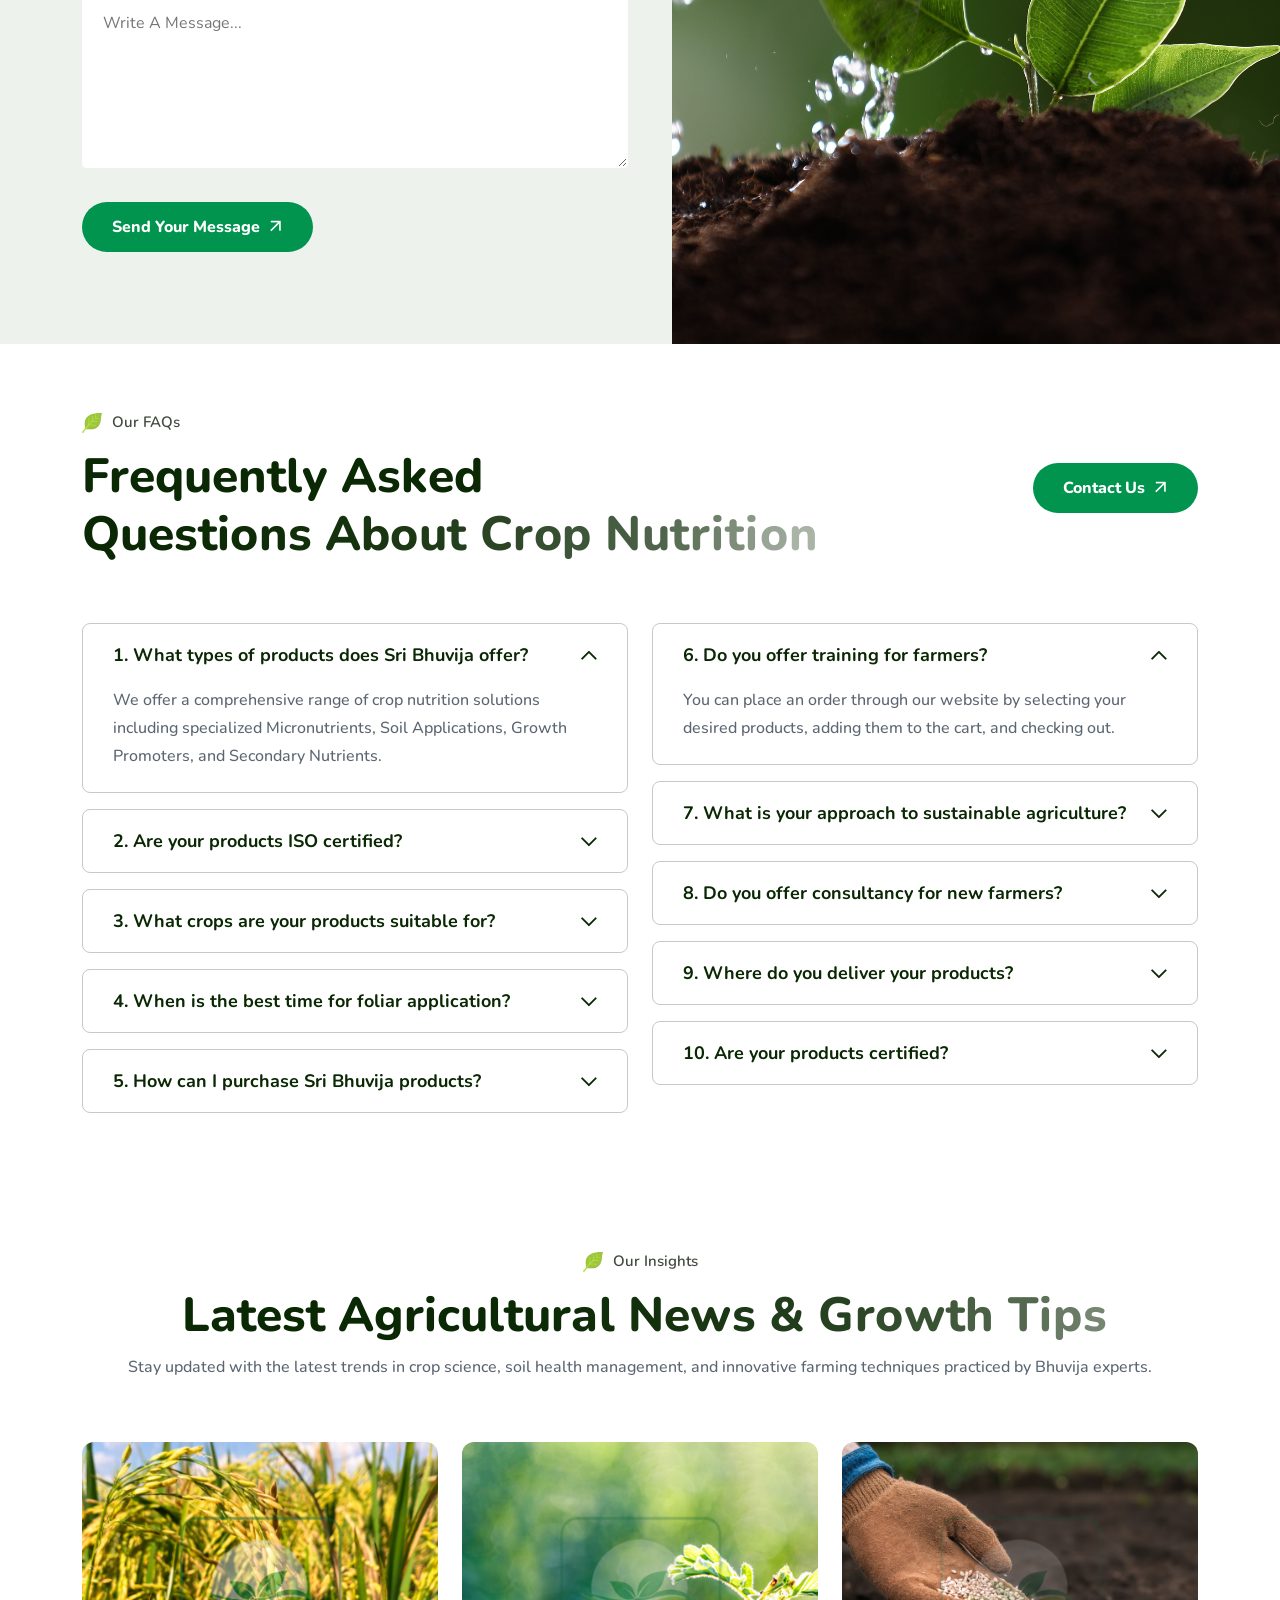
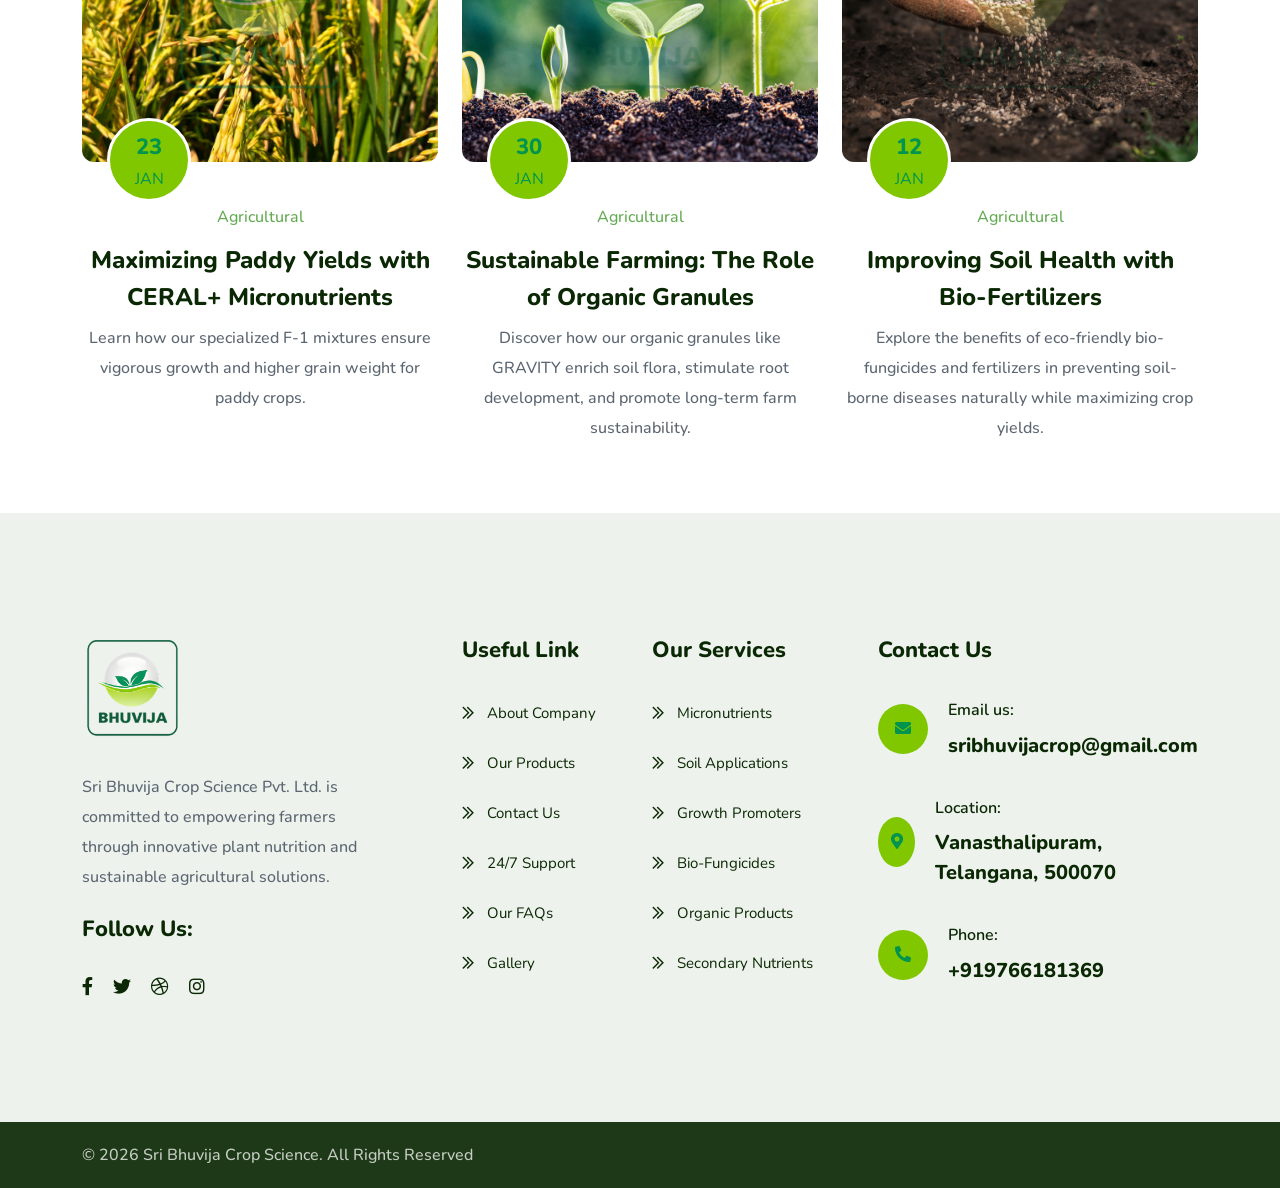
==== commit fecaa15c: "feat: add floating WhatsApp and brochure buttons with supporting main.css styles" ====
--- a/index.html
+++ b/index.html
@@ -62,6 +62,18 @@
         </div>
     </div>
 
+    <!-- Floating WhatsApp Button -->
+    <a href="https://wa.me/919766181369" target="_blank" class="floating-btn floating-whatsapp"
+        title="Chat on WhatsApp">
+        <i class="fab fa-whatsapp"></i>
+    </a>
+
+    <!-- Floating Brochure Button -->
+    <a href="assets/BHUVIJA%20PRODUCT%20BROUCHER.pdf" title="Download Brochure" target="_blank"
+        class="floating-btn floating-brochure">
+        <i class="fas fa-file-pdf"></i>
+    </a>
+
     <!-- Back To Top Start -->
     <button id="back-top" class="back-to-top">
         <i class="far fa-arrow-up"></i>
@@ -259,8 +271,8 @@
                                             View Our Products
                                             <i class="far fa-arrow-right"></i>
                                         </a>
-                                        <a href="#" class="theme-btn style-2">
-                                            Our Services
+                                        <a href="contact.html" class="theme-btn style-2">
+                                            Contact Us
                                             <i class="far fa-arrow-right"></i>
                                         </a>
                                     </div>
@@ -291,8 +303,8 @@
                                             View Our Products
                                             <i class="far fa-arrow-right"></i>
                                         </a>
-                                        <a href="#" class="theme-btn style-2">
-                                            Our Services
+                                        <a href="contact.html" class="theme-btn style-2">
+                                            Contact Us
                                             <i class="far fa-arrow-right"></i>
                                         </a>
                                     </div>
--- a/assets/css/main.css
+++ b/assets/css/main.css
@@ -444,9 +444,44 @@
   transform: translateY(20px);
 }
 
-.back-to-top:hover {
+.floating-btn {
+  border-radius: 10px;
+  width: 50px;
+  height: 50px;
+  line-height: 50px;
+  color: var(--white);
+  font-size: 24px;
+  position: fixed;
+  display: flex;
+  align-items: center;
+  justify-content: center;
+  z-index: 999;
+  right: 30px;
+  transition: all 0.4s ease-in-out;
+  opacity: 1;
+  visibility: visible;
+}
+
+.floating-whatsapp {
+  background-color: #25d366;
+  bottom: 90px;
+}
+
+.floating-brochure {
+  background-color: #ff9800;
+  bottom: 150px;
+}
+
+.back-to-top:hover,
+.floating-btn:hover {
   background-color: var(--header);
   color: var(--white);
+  transform: translateY(-5px);
+  box-shadow: 0 5px 15px rgba(0, 0, 0, 0.3);
+}
+
+.floating-whatsapp:hover {
+  background-color: #128c7e;
 }
 
 .back-to-top.show {
@@ -14143,7 +14178,7 @@
 
 .cta-section {
   position: relative;
-  z-index: 999;
+  z-index: 990;
   padding-top: 55px !important;
 }
 
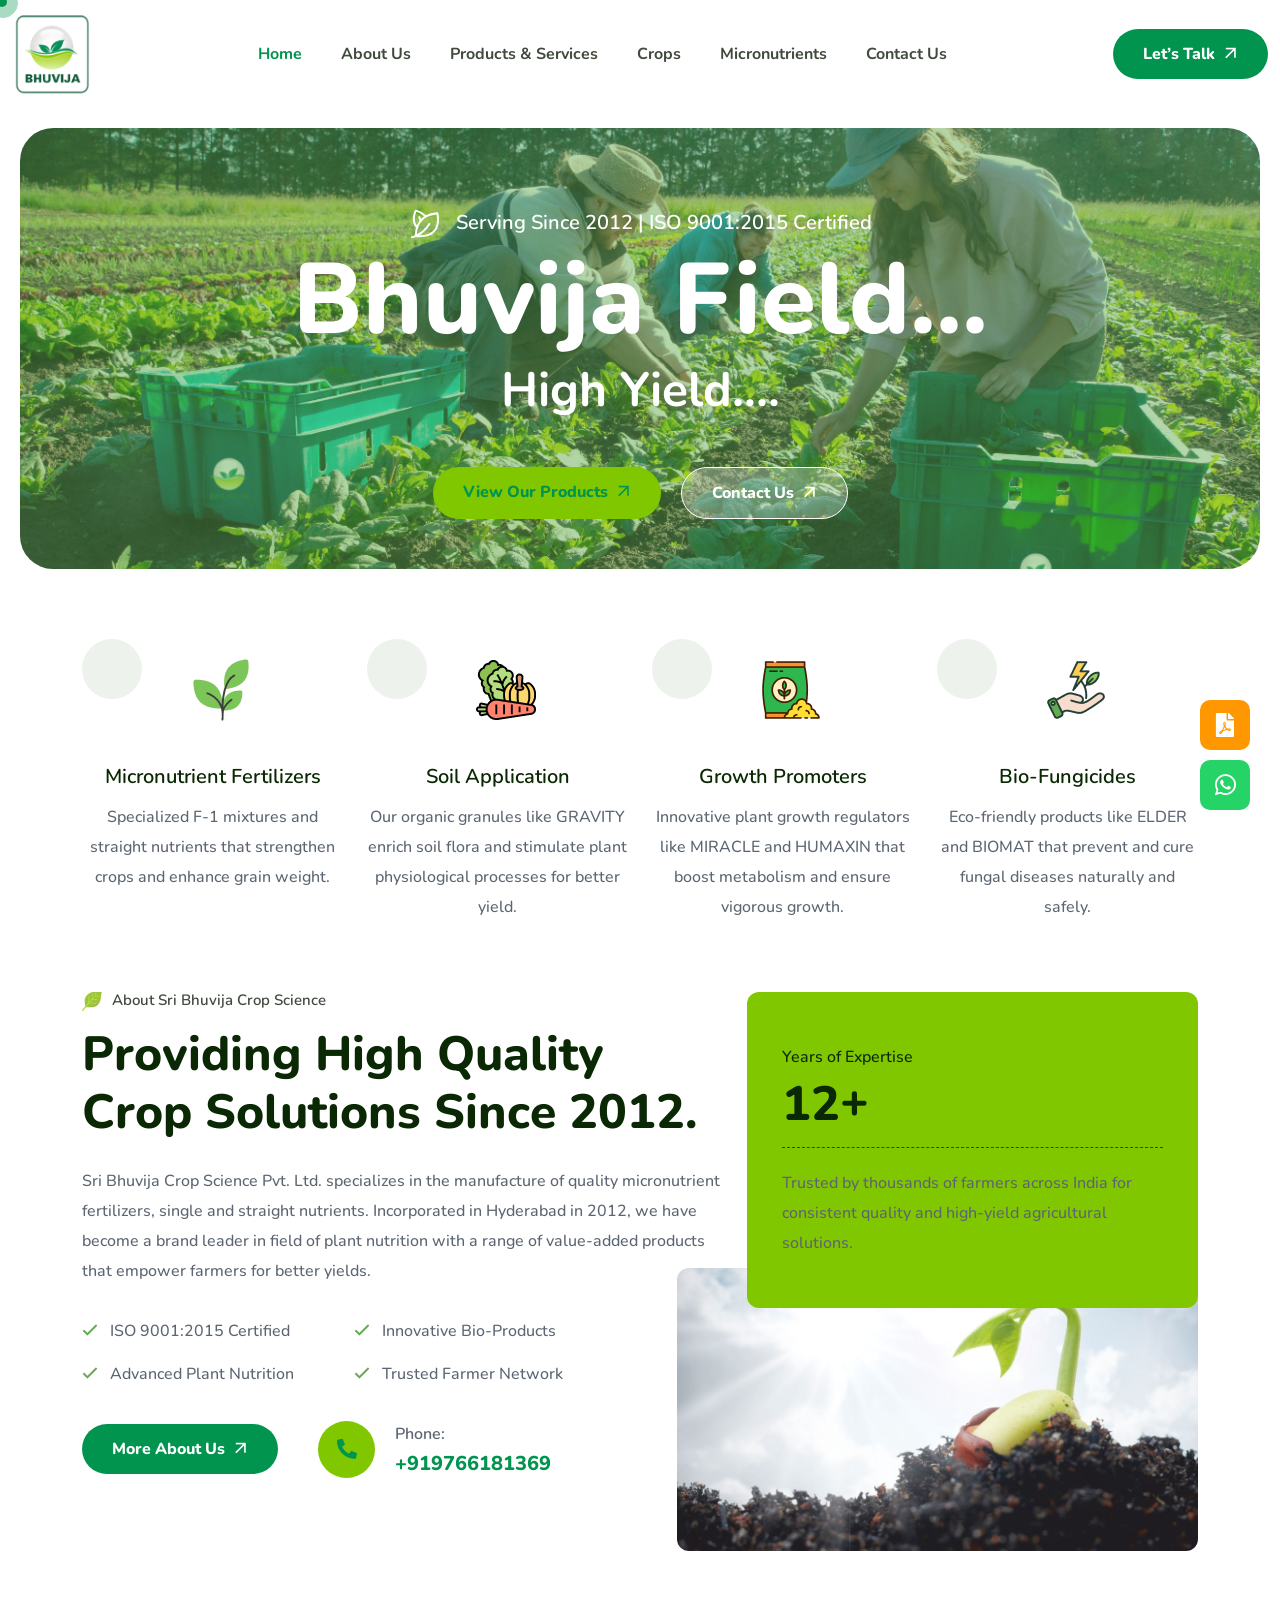
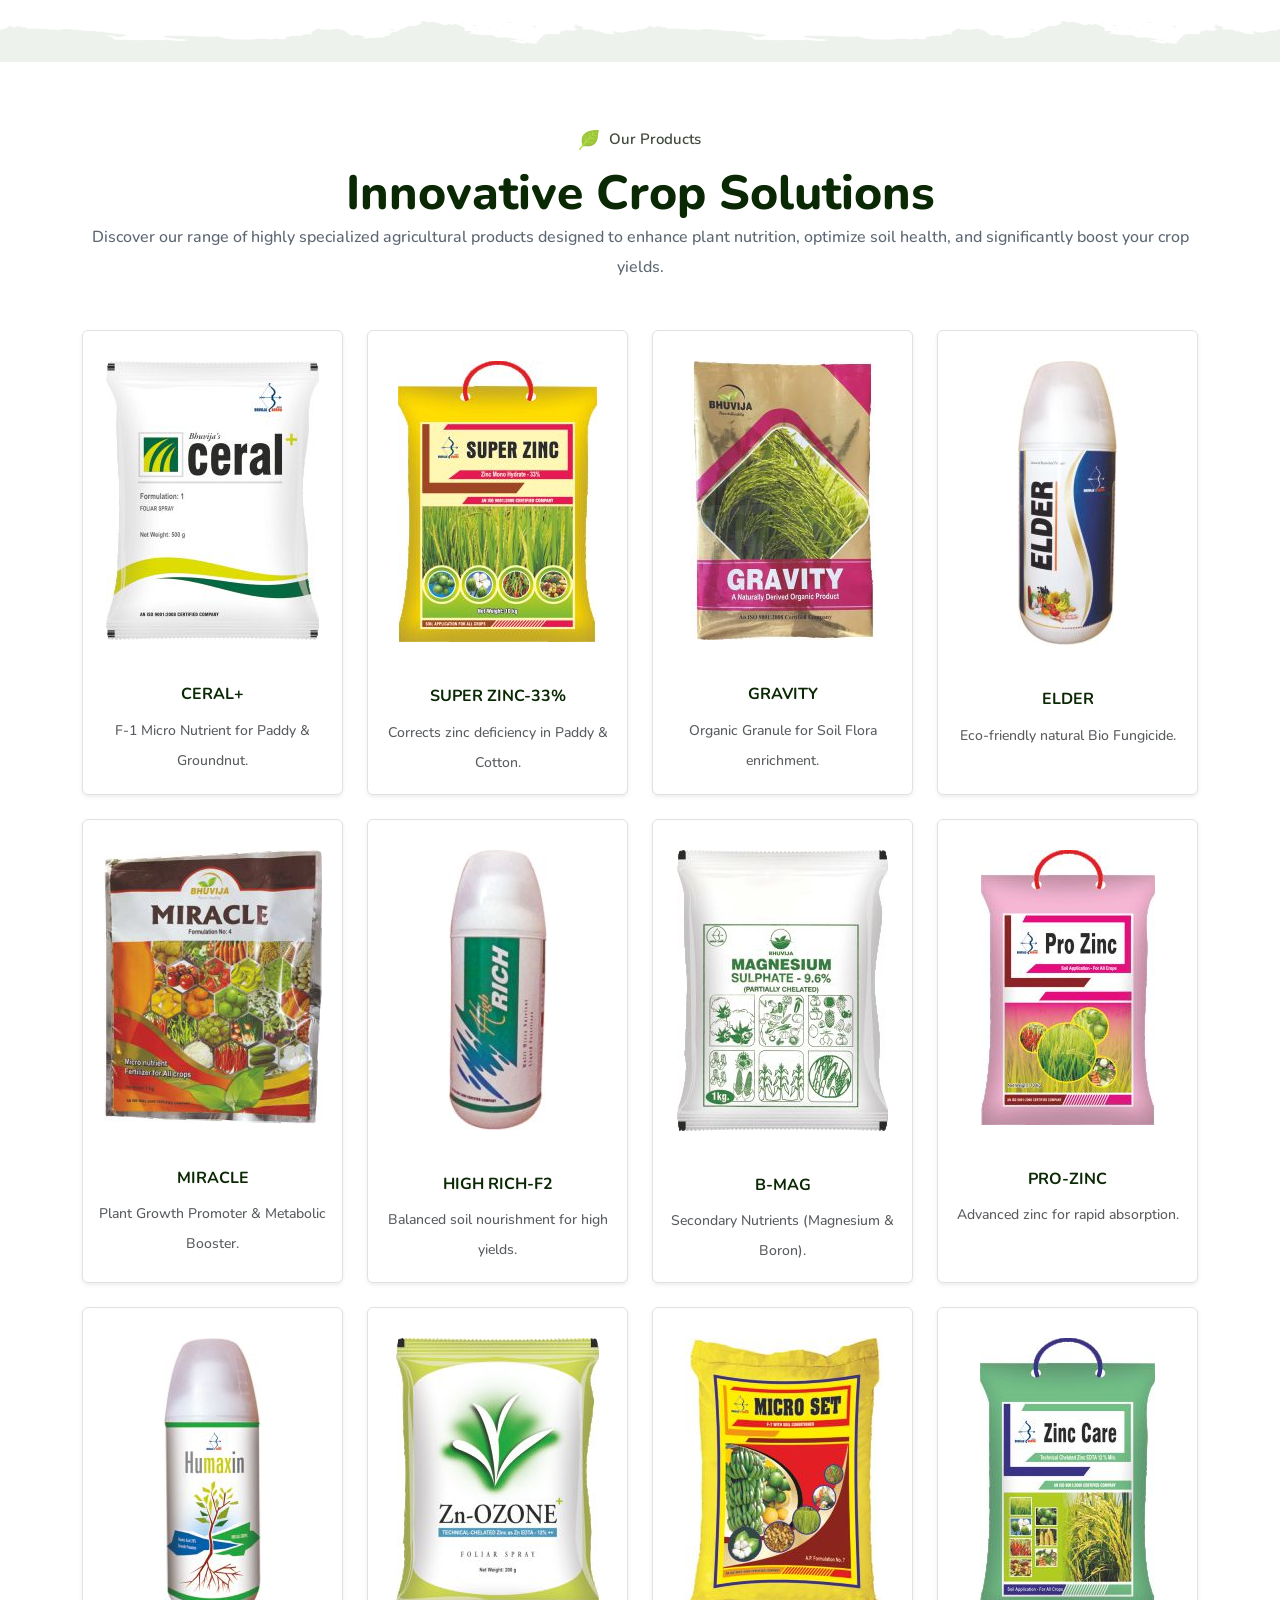
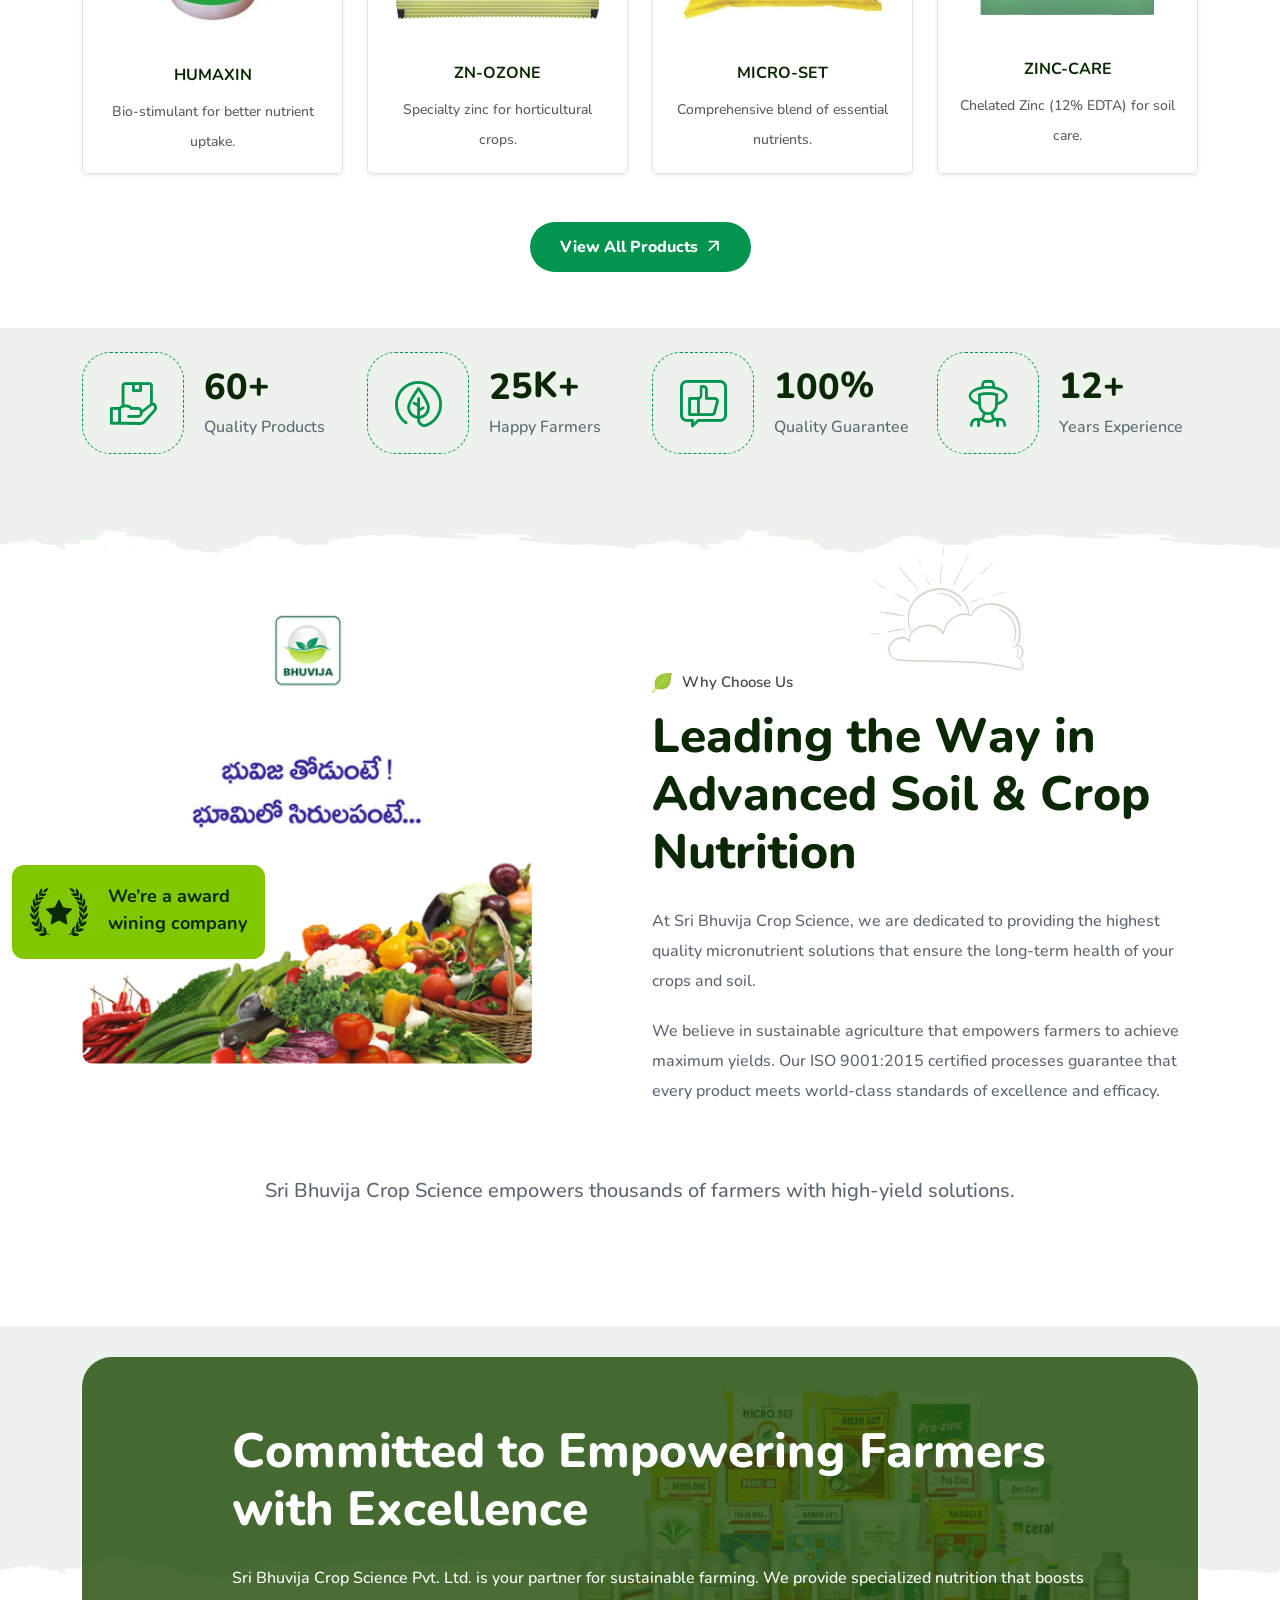
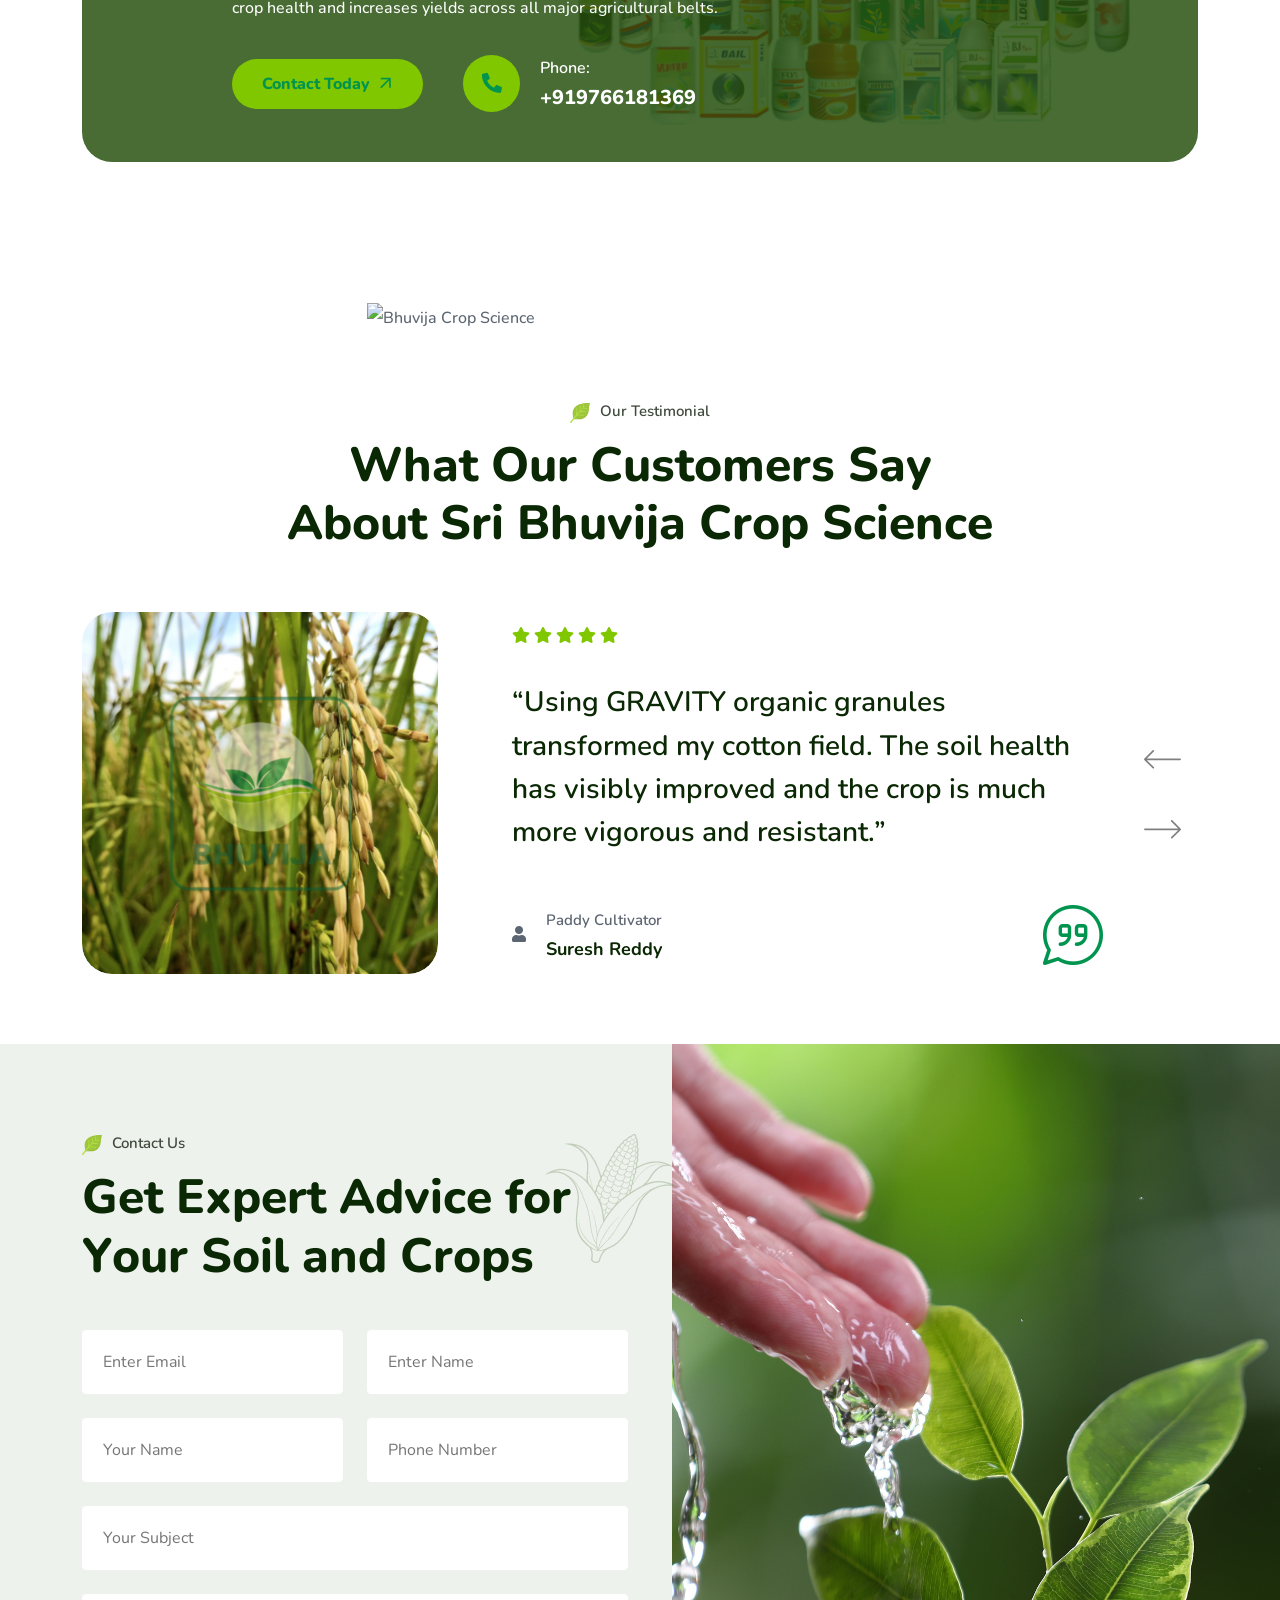
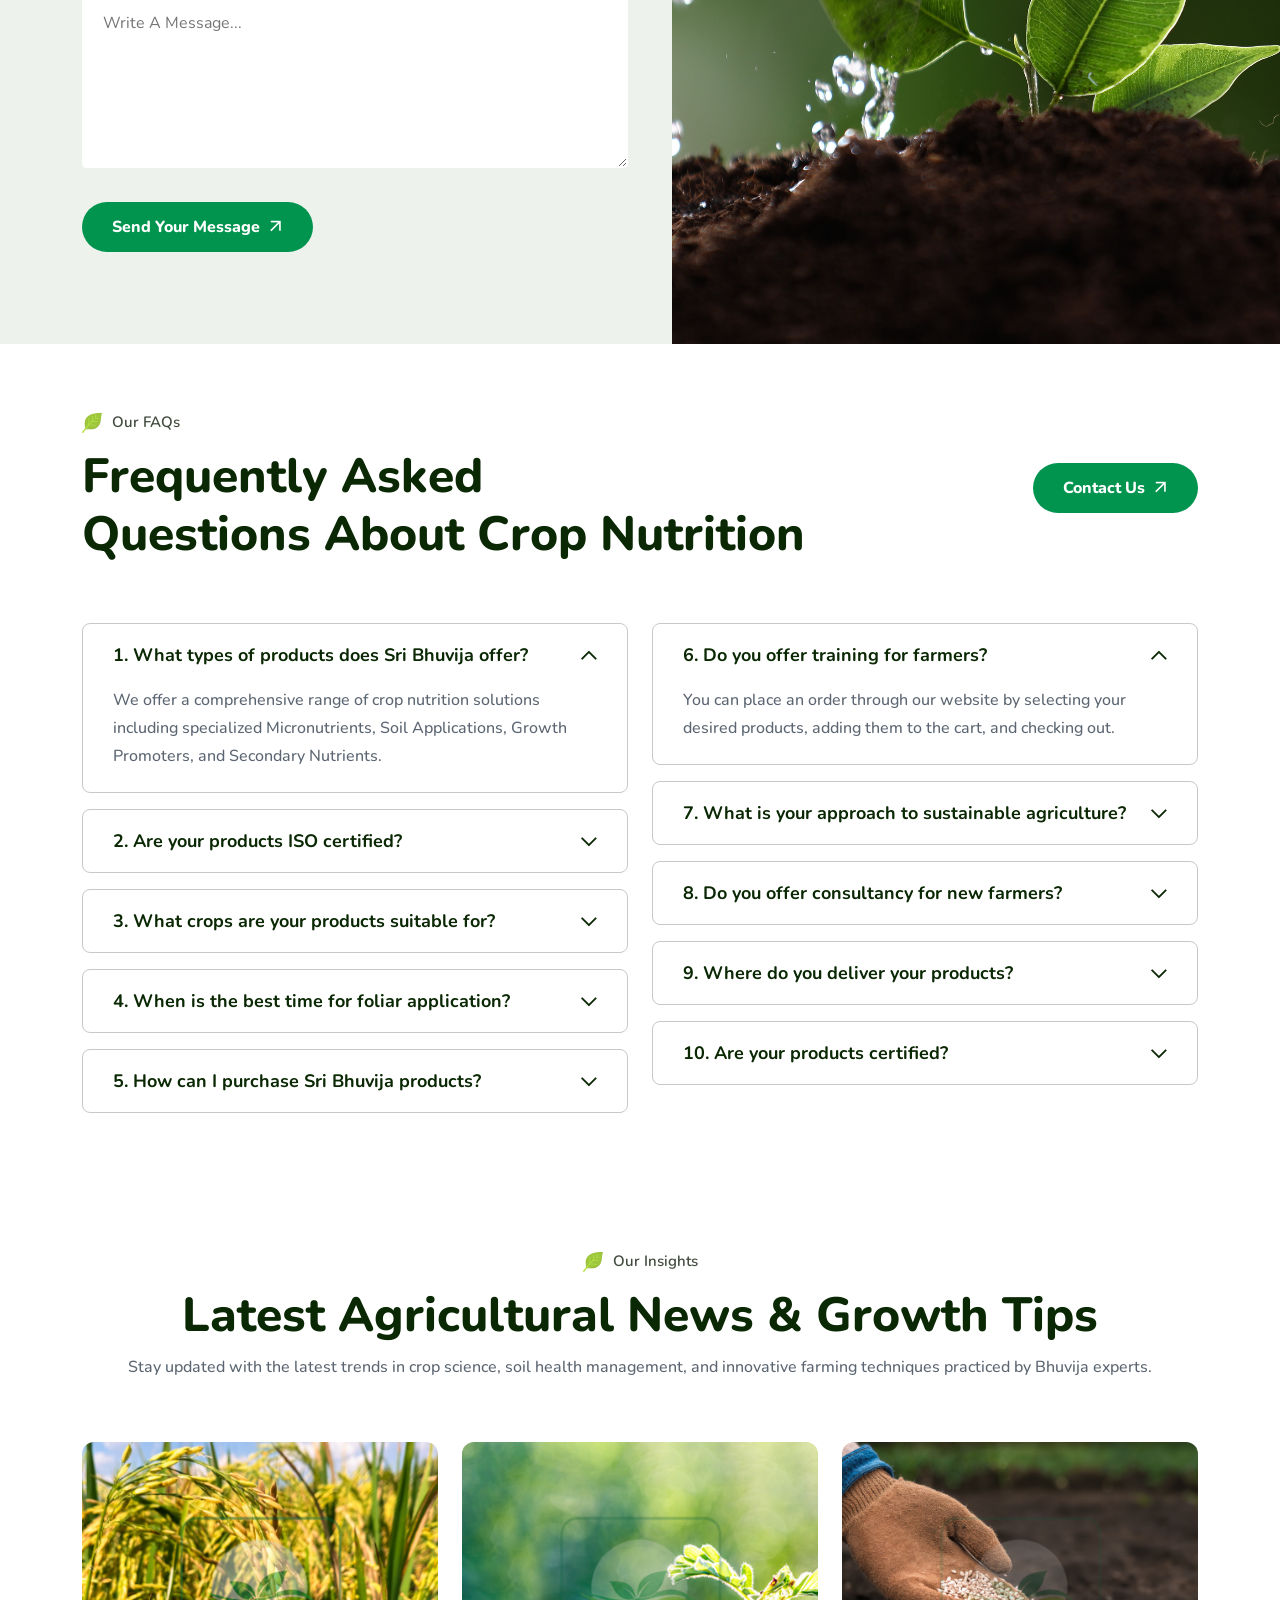
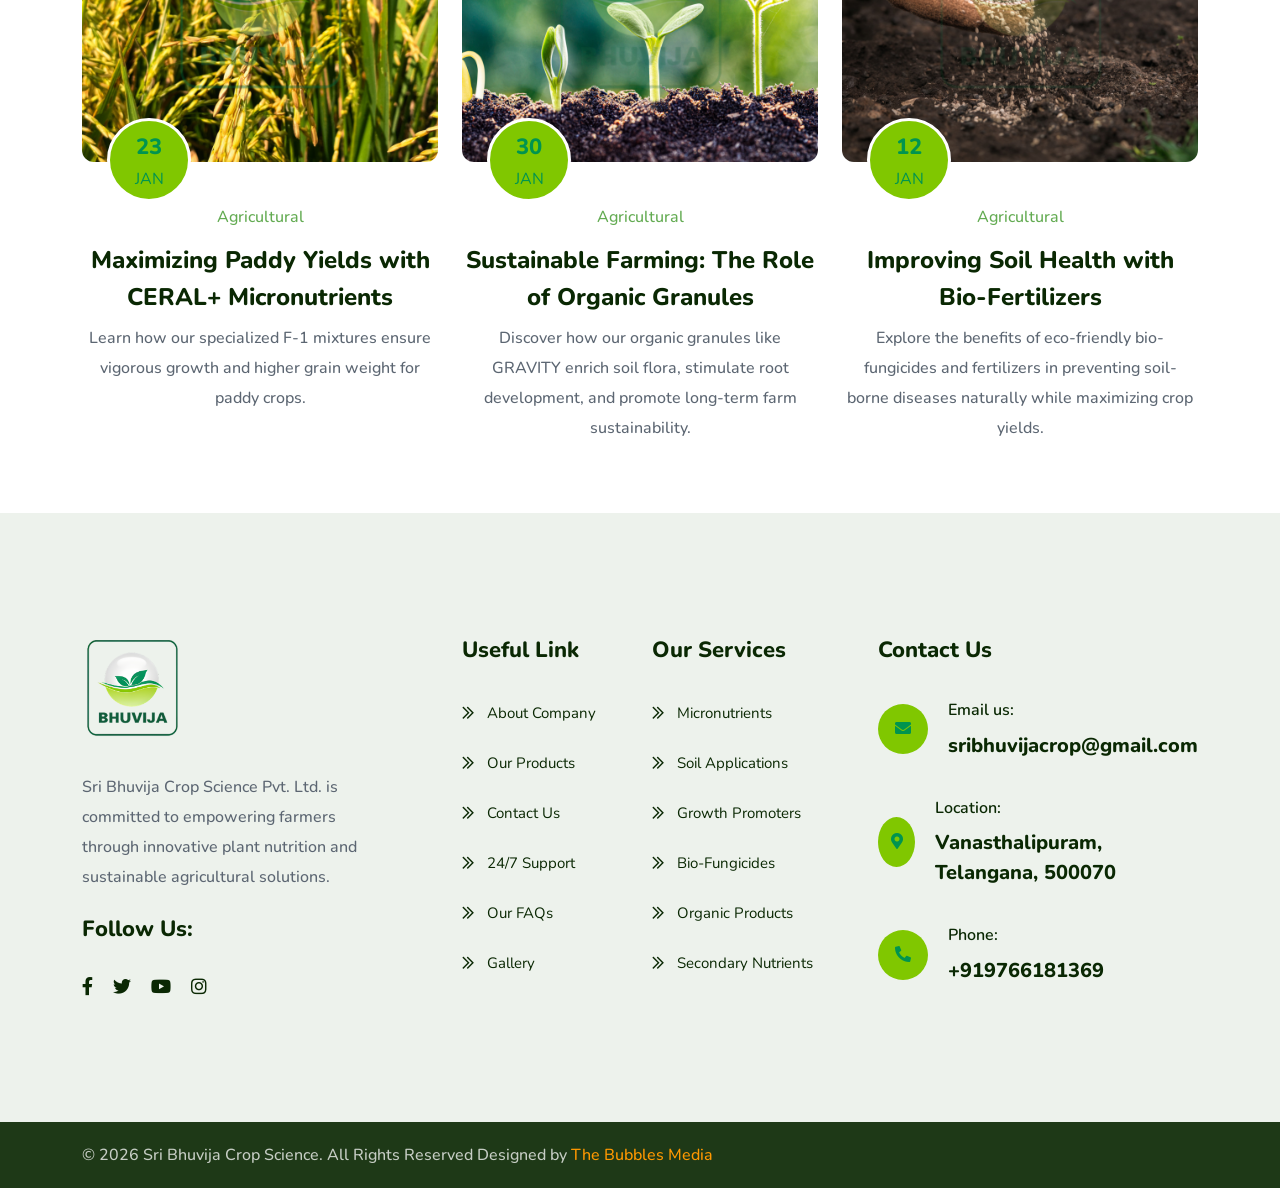
==== commit 830a7d6a: "pp" ====
--- a/index.html
+++ b/index.html
@@ -1295,7 +1295,7 @@
                                 <div class="social-icon">
                                     <a href="#"><i class="fab fa-facebook-f"></i></a>
                                     <a href="#"><i class="fab fa-twitter"></i></a>
-                                    <a href="#"><i class="fab fa-dribbble"></i></a>
+                                    <a href="#"><i class="fab fa-youtube"></i></a>
                                     <a href="#"><i class="fab fa-instagram"></i></a>
                                 </div>
                             </div>
@@ -1351,32 +1351,32 @@
                             </div>
                             <ul class="list-area">
                                 <li>
-                                    <a href="#">
+                                    <a href="best-micronutrients-for-plants.html">
                                         <i class="far fa-chevron-double-right"></i> Micronutrients
                                     </a>
                                 </li>
                                 <li>
-                                    <a href="#">
+                                    <a href="crops.html">
                                         <i class="far fa-chevron-double-right"></i> Soil Applications
                                     </a>
                                 </li>
                                 <li>
-                                    <a href="#">
+                                    <a href="products.html">
                                         <i class="far fa-chevron-double-right"></i> Growth Promoters
                                     </a>
                                 </li>
                                 <li>
-                                    <a href="#">
+                                    <a href="products.html">
                                         <i class="far fa-chevron-double-right"></i> Bio-Fungicides
                                     </a>
                                 </li>
                                 <li>
-                                    <a href="#">
+                                    <a href="products.html">
                                         <i class="far fa-chevron-double-right"></i> Organic Products
                                     </a>
                                 </li>
                                 <li>
-                                    <a href="#">
+                                    <a href="best-micronutrients-for-plants.html">
                                         <i class="far fa-chevron-double-right"></i> Secondary Nutrients
                                     </a>
                                 </li>
@@ -1425,7 +1425,9 @@
         <div class="footer-bottom">
             <div class="container">
                 <div class="footer-bottom-wrapper">
-                    <p class="text-1 wow fadeInUp">&copy; 2026 Sri Bhuvija Crop Science. All Rights Reserved</p>
+                    <p class="text-1 wow fadeInUp">&copy; 2026 Sri Bhuvija Crop Science. All Rights Reserved Designed by
+                        <a href="https://www.thebubblesmedia.com/" target="_blank">The Bubbles Media</a>
+                    </p>
 
                 </div>
             </div>
--- a/assets/css/main.css
+++ b/assets/css/main.css
@@ -17650,6 +17650,10 @@
   font-size: 18px;
 }
 
+.footer-bottom .footer-bottom-wrapper a {
+  color: #ff9800;
+}
+
 .footer-bottom .footer-bottom-wrapper .social-icon a:hover {
   color: var(--theme-color-2);
 }
